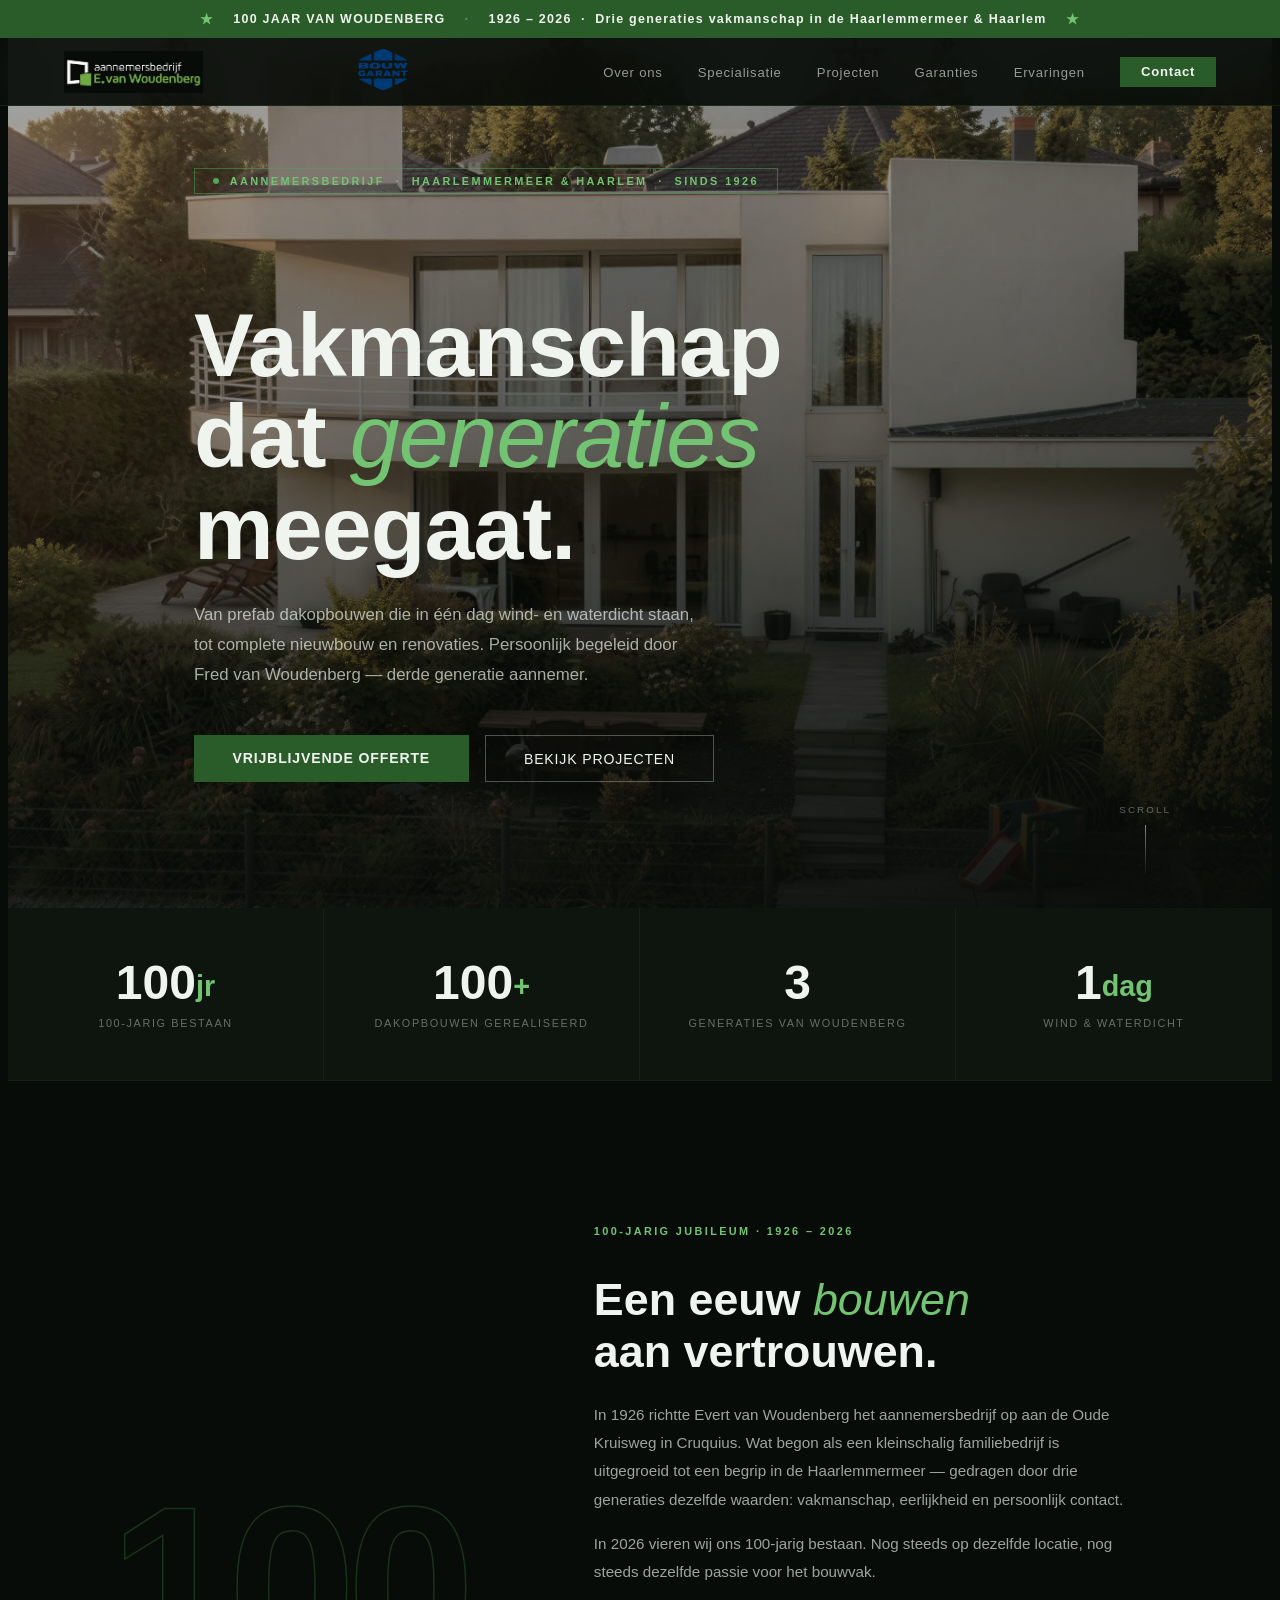
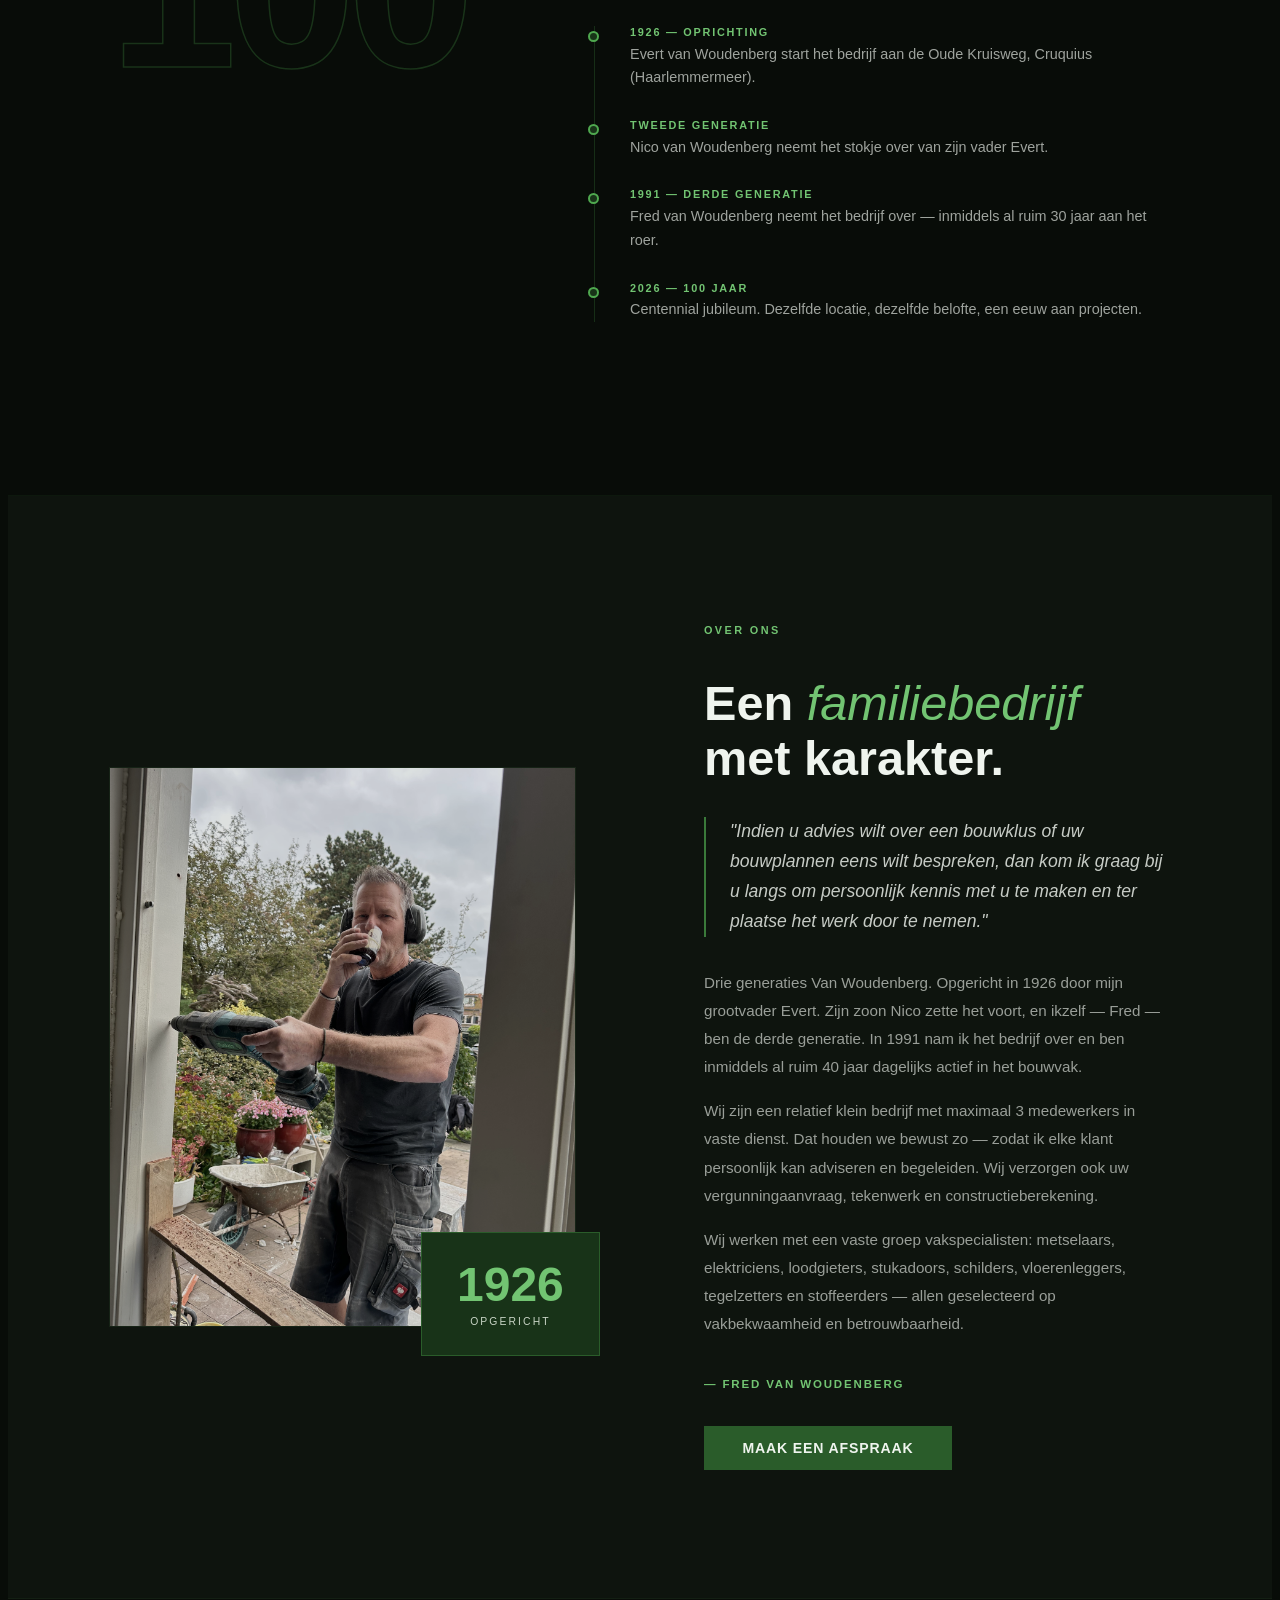
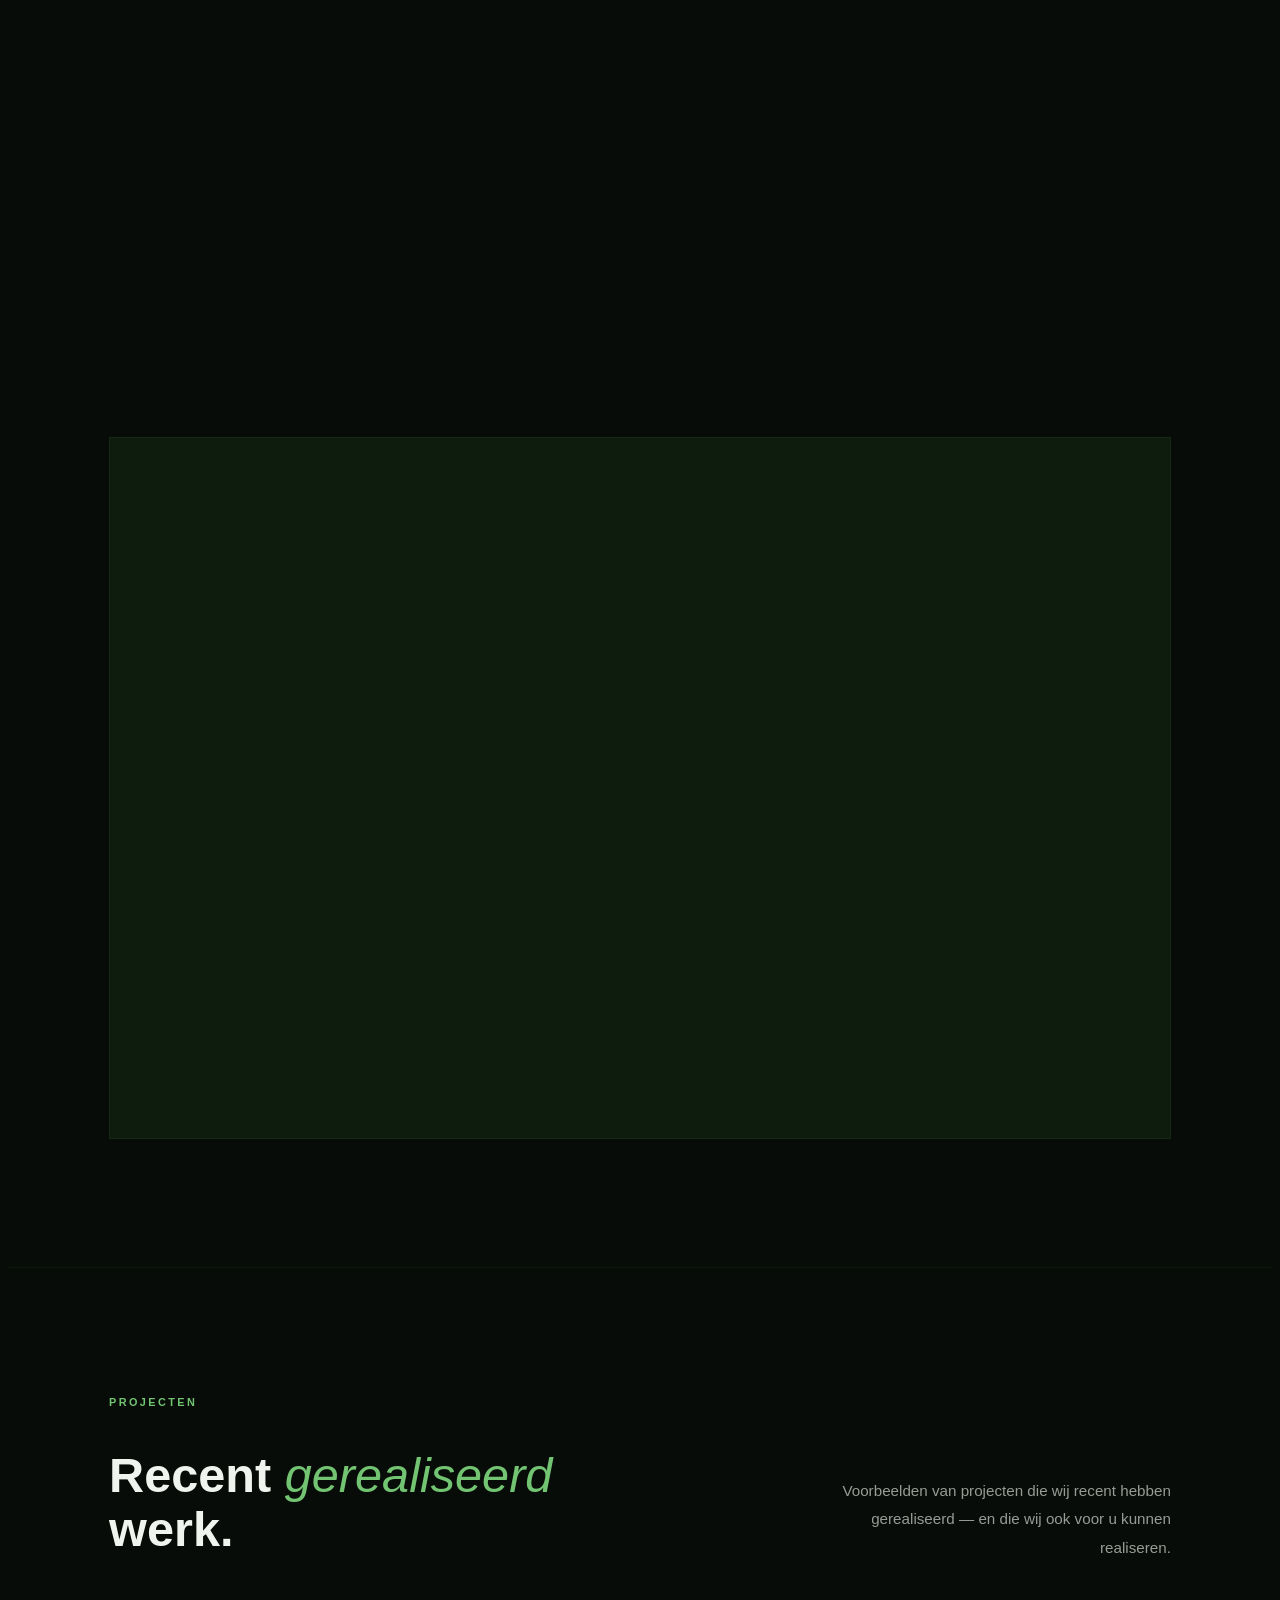
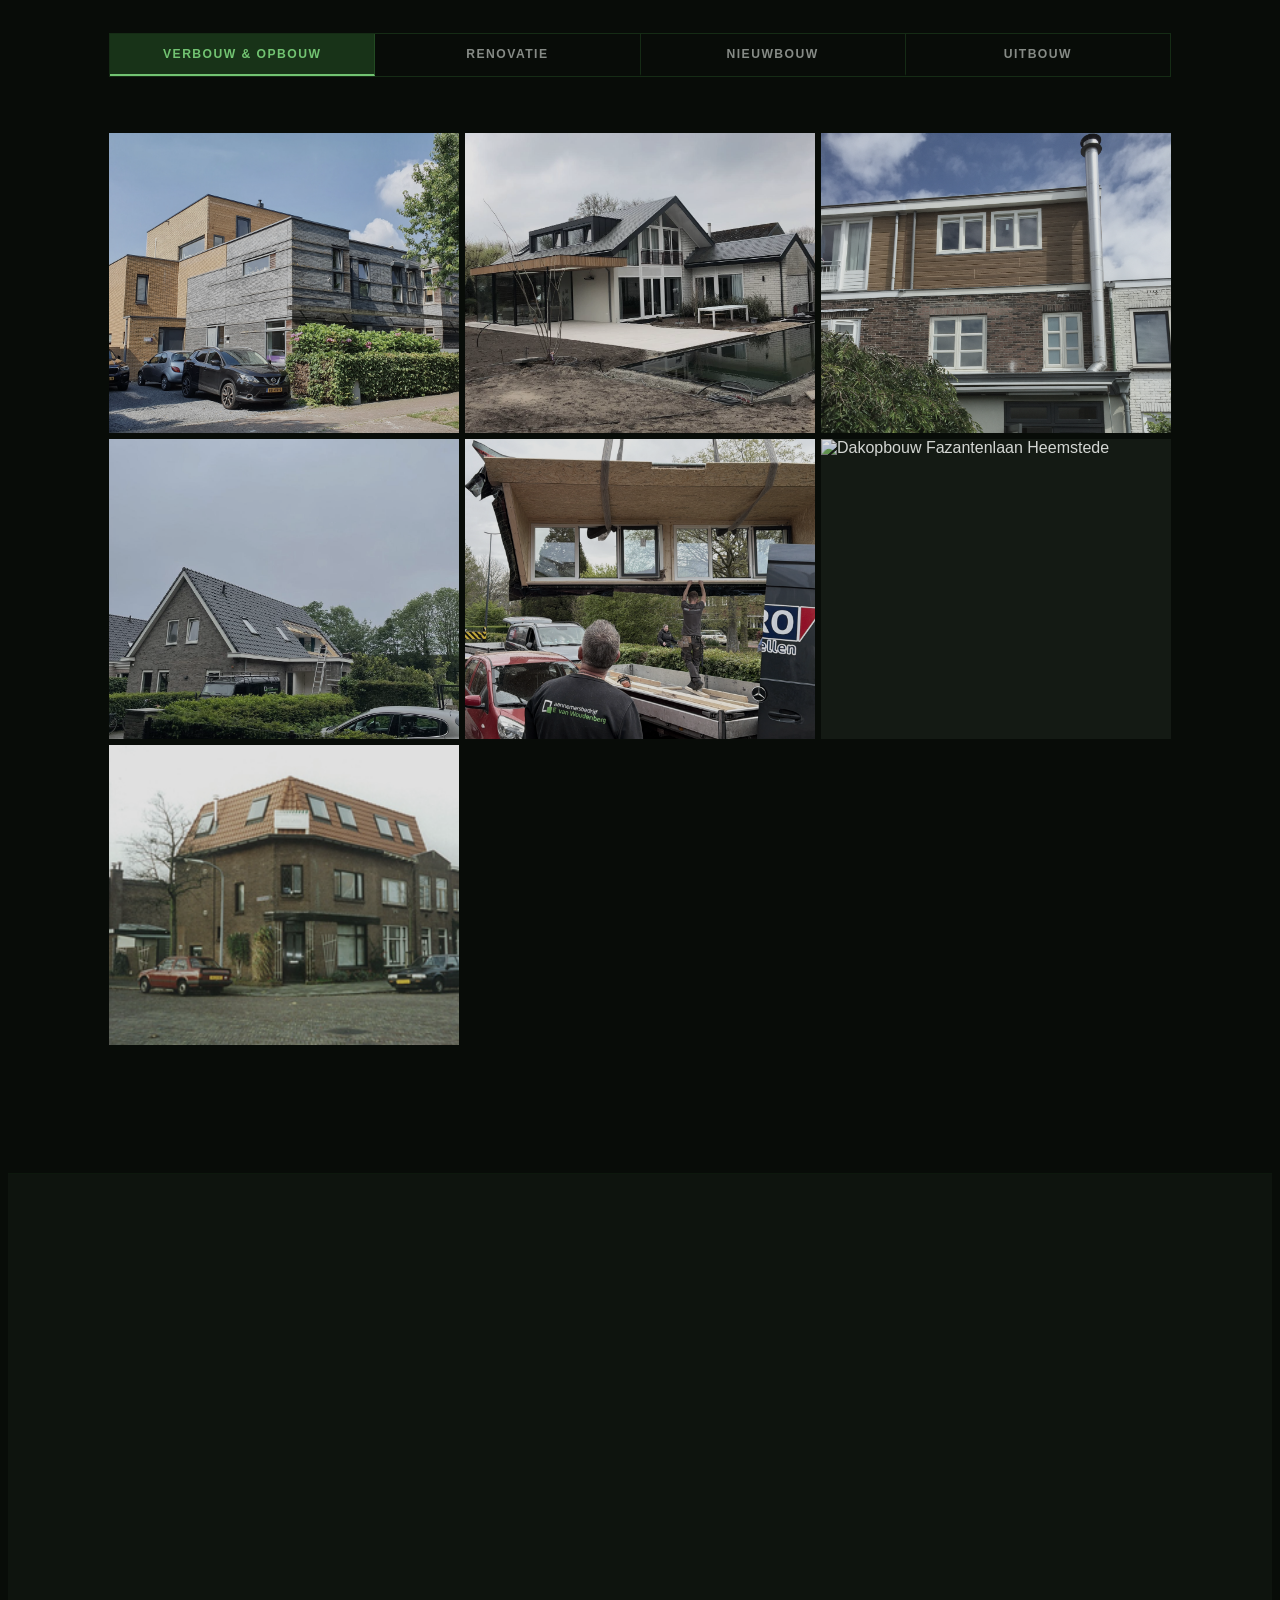
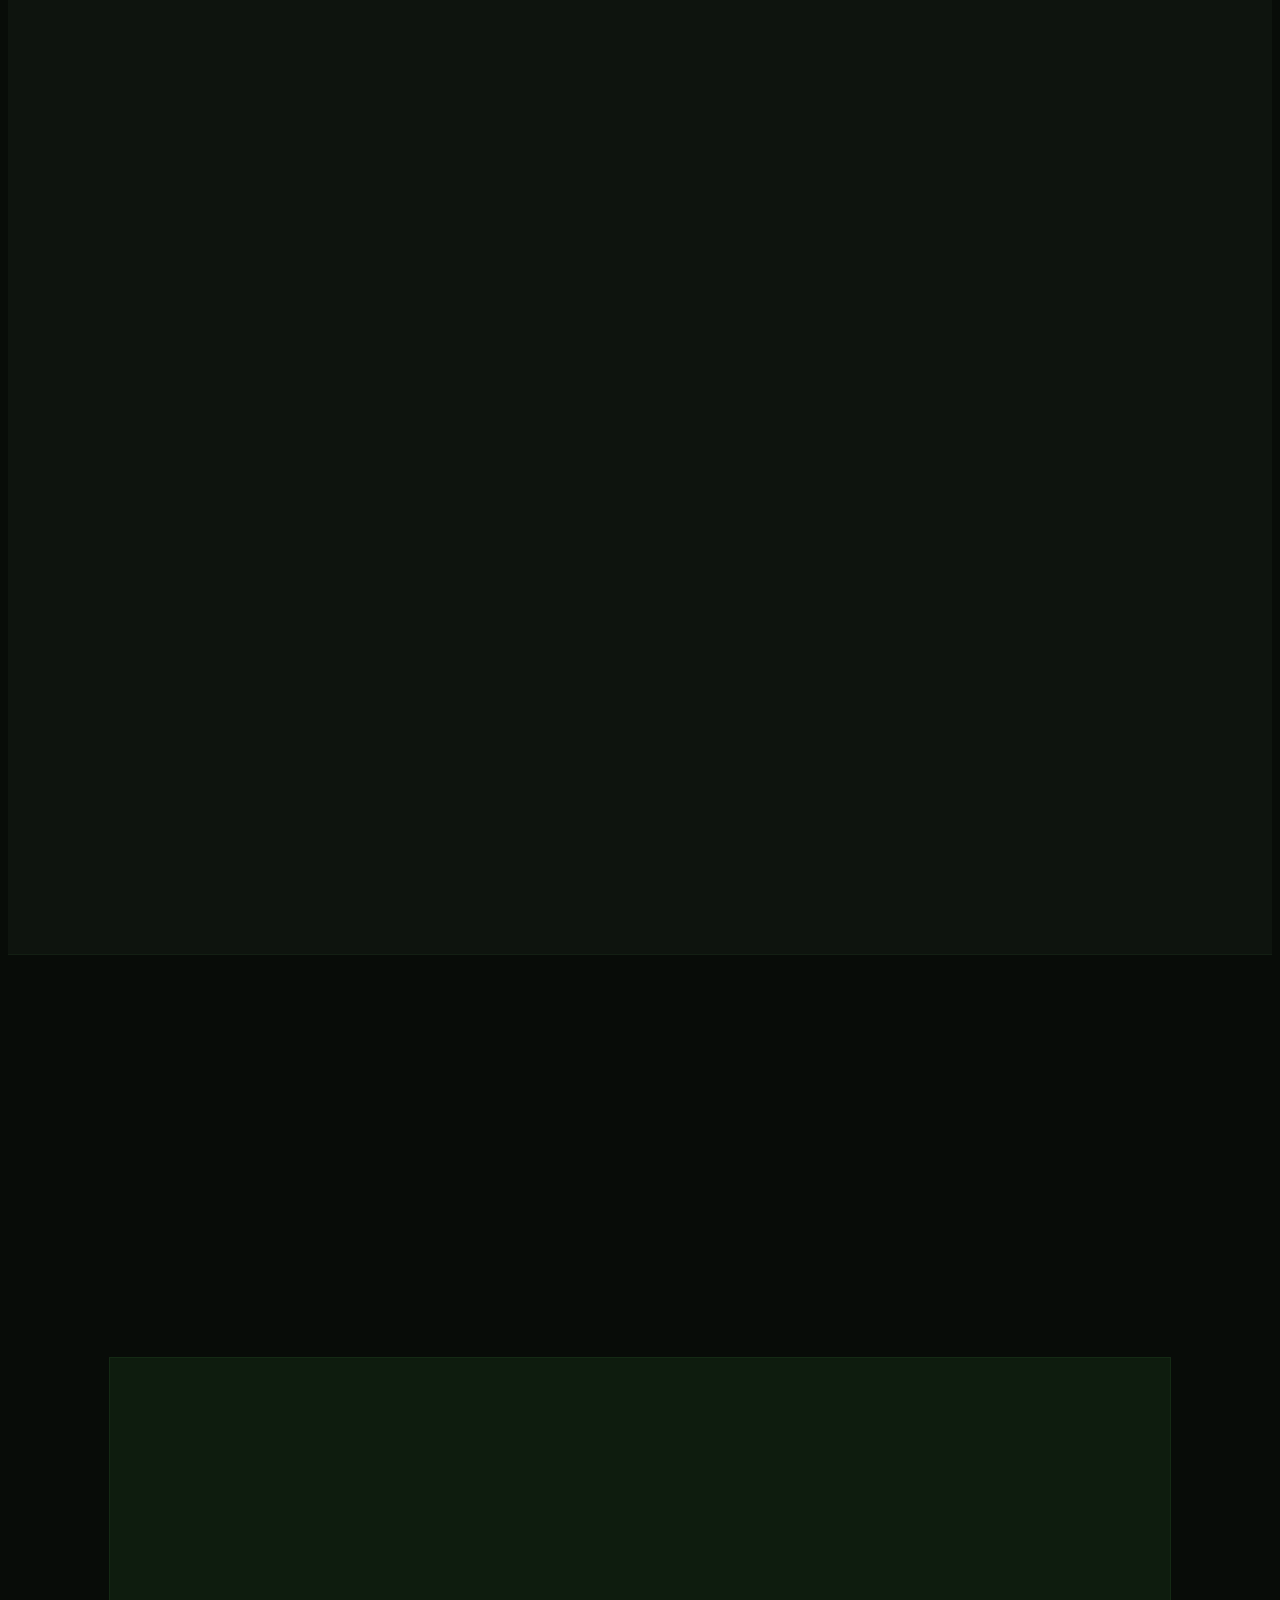
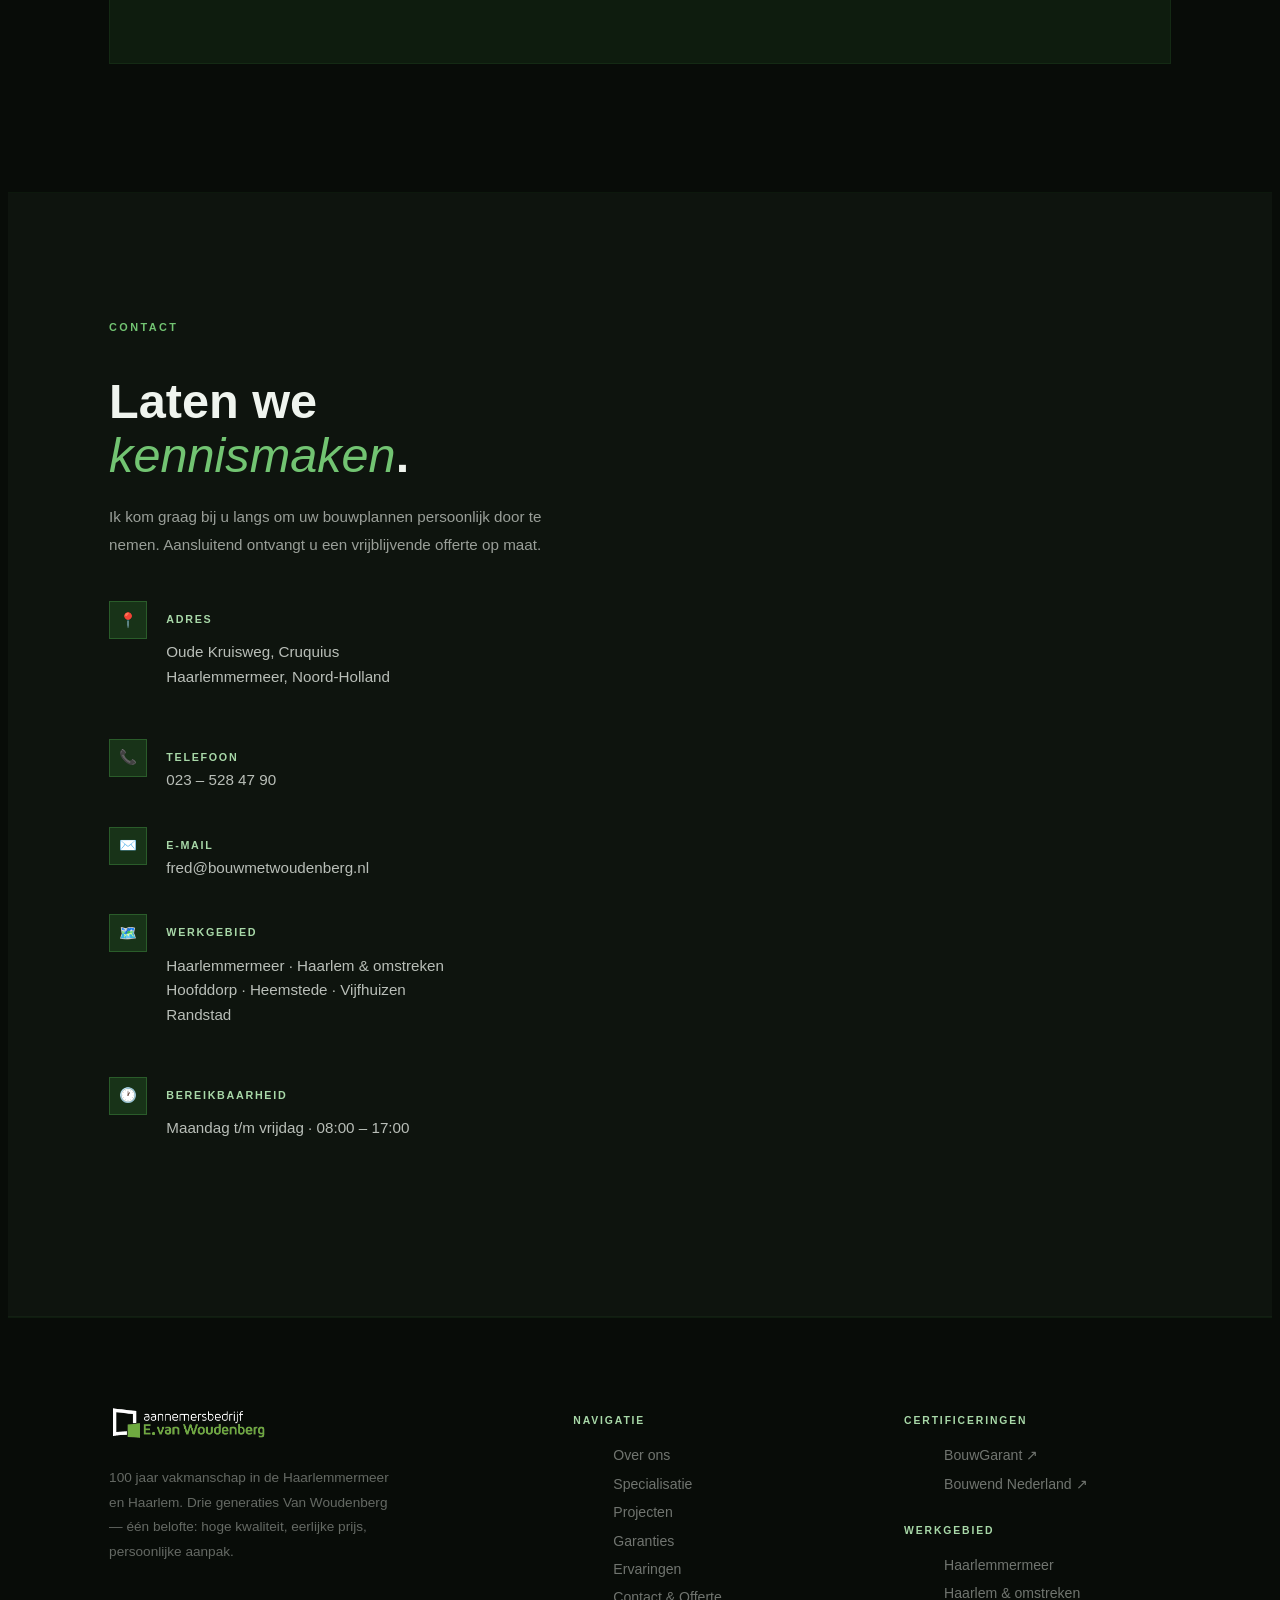
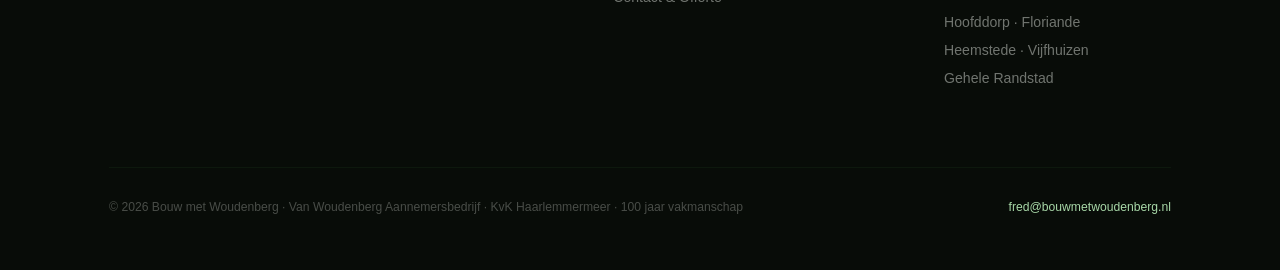
==== index.html @ f6d006e2 "aanpassingen 10:55" ====
﻿

<!DOCTYPE html>
<html lang="nl">
<head>
<meta charset="UTF-8">
<meta name="viewport" content="width=device-width, initial-scale=1.0">
<title>Bouw met Woudenberg — 100 jaar vakmanschap</title>
<link rel="stylesheet" href="style.css">
</head>
<body>

<header>

<!-- ─── JUBILEUM BANNER ─── -->
<div class="jubileum-banner">
  <span class="jub-star">★</span>
  <strong>100 JAAR VAN WOUDENBERG</strong>
  <span class="jub-sep">·</span>
  <span>1926 – 2026 &nbsp;·&nbsp; Drie generaties vakmanschap in de Haarlemmermeer &amp; Haarlem</span>
  <span class="jub-star">★</span>
</div>

<!-- ─── NAV ─── -->
<nav id="main-nav">
  <a href="#home" class="nav-logo">
    <img src="[data-uri]" alt="Aannemersbedrijf E. van Woudenberg" style="height:42px;width:auto;display:block;">
  </a>
  <a href="http://www.bouwgarant.nl" target="_blank" rel="noopener" class="nav-bouw-garant">
    <svg xmlns="http://www.w3.org/2000/svg" xmlns:xlink="http://www.w3.org/1999/xlink" width="50px" height="41px" viewBox="0 0 100 82" version="1.1">
    <title>BouwGarant_Logo_RGB</title>
    <g id="Ontwerp" stroke="none" stroke-width="1" fill="none" fill-rule="evenodd">
        <g id="10-01_Home" transform="translate(-76, -99)">
            <g id="Group" transform="translate(0, 69)">
                <image id="BouwGarant_Logo_RGB" x="76" y="30" width="100" height="82" xlink:href="[data-uri]"/>
            </g>
        </g>
    </g>
</svg>
  </a>
  <div>
    <input type="checkbox" class="hamburgeMenuBtn" id="hamburgeMenuBtn">
    <label for="hamburgeMenuBtn" class="Wrapper">
      <span class="hamburgerLineBox">
        <span class="hamburgerLine"></span>
        <span class="hamburgerLine"></span>
        <span class="hamburgerLine"></span>
      </span>
    </label>
    <ul>
      <li><a href="#over-ons">Over ons</a></li>
      <li><a href="#specialisatie">Specialisatie</a></li>
      <li><a href="#projecten">Projecten</a></li>
      <li><a href="#garanties">Garanties</a></li>
      <li><a href="#ervaringen">Ervaringen</a></li>
      <li><a href="#contact" class="nav-cta">Contact</a></li>
    </ul>
  </div>
</nav>

</header>

<main>

<!-- ─── HERO ─── -->
<section id="home">
  <img id="hero-img" class="hero-img"
    src="[data-uri]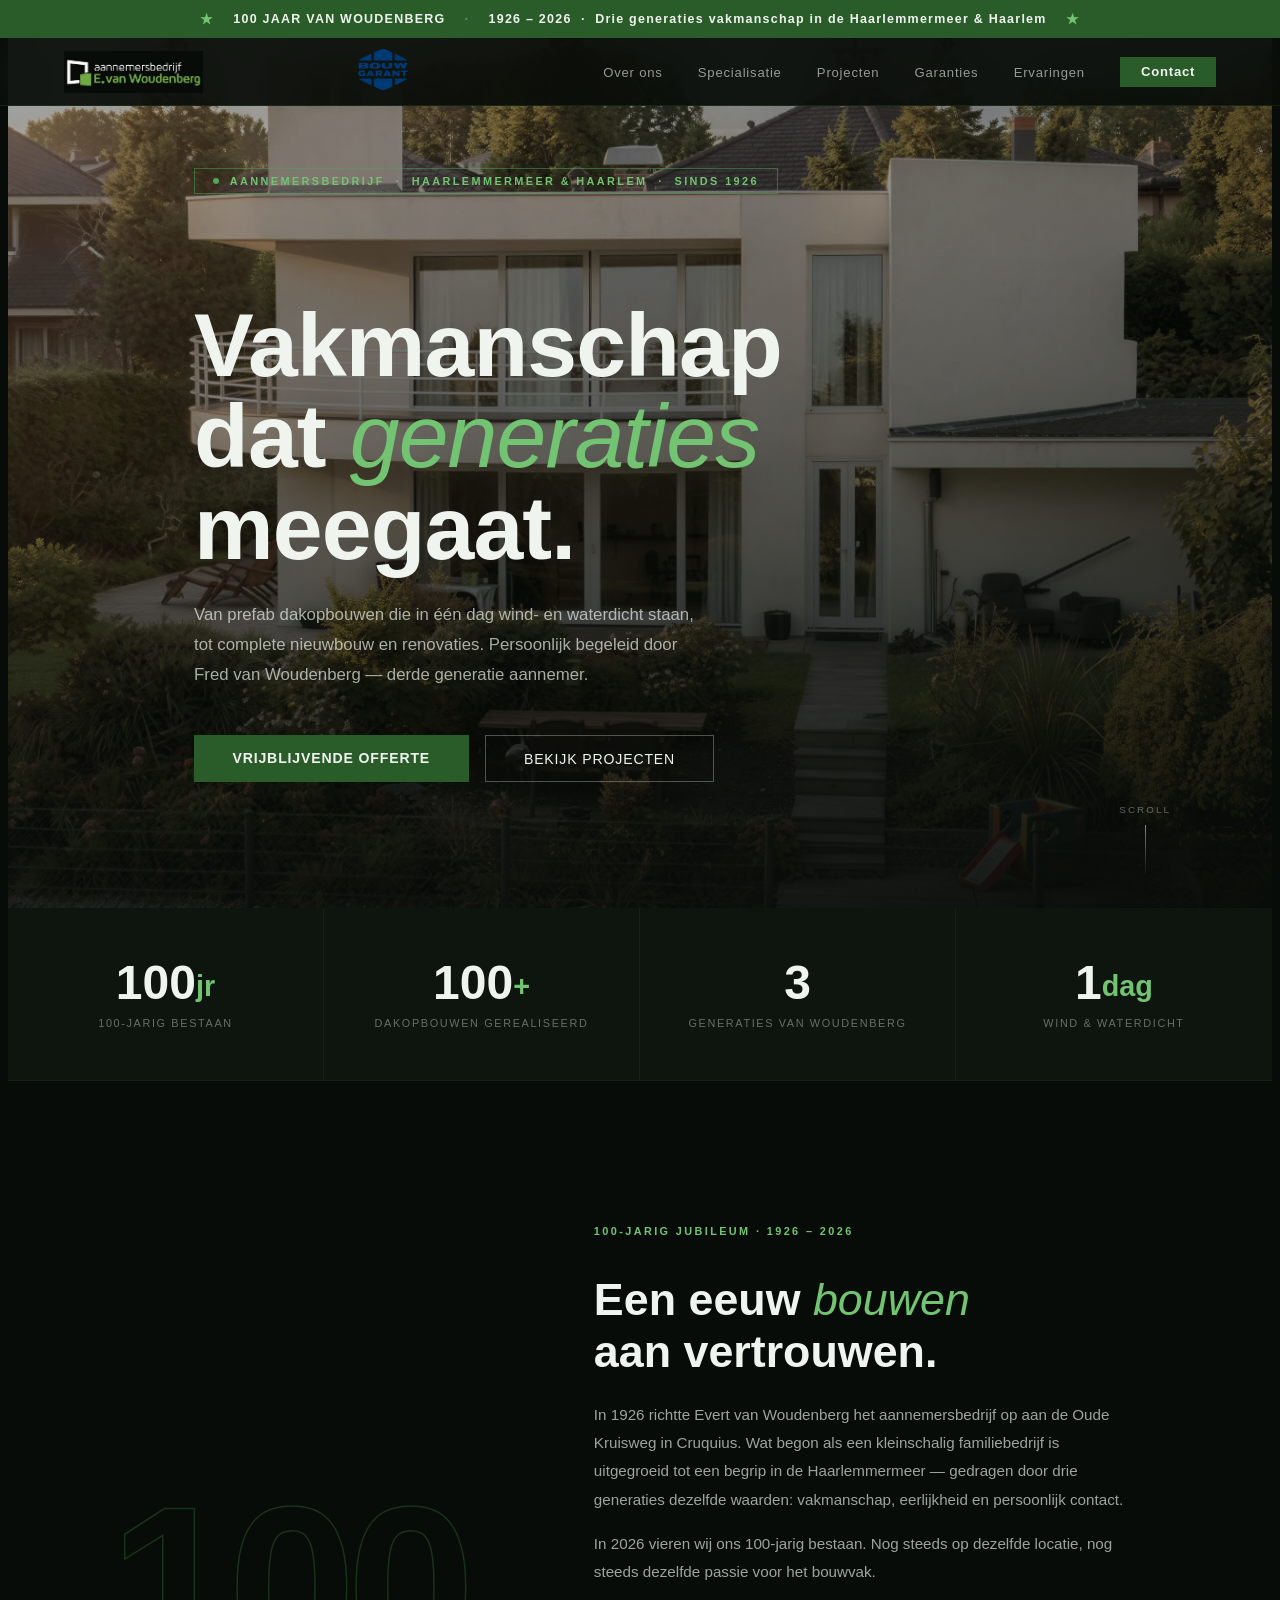
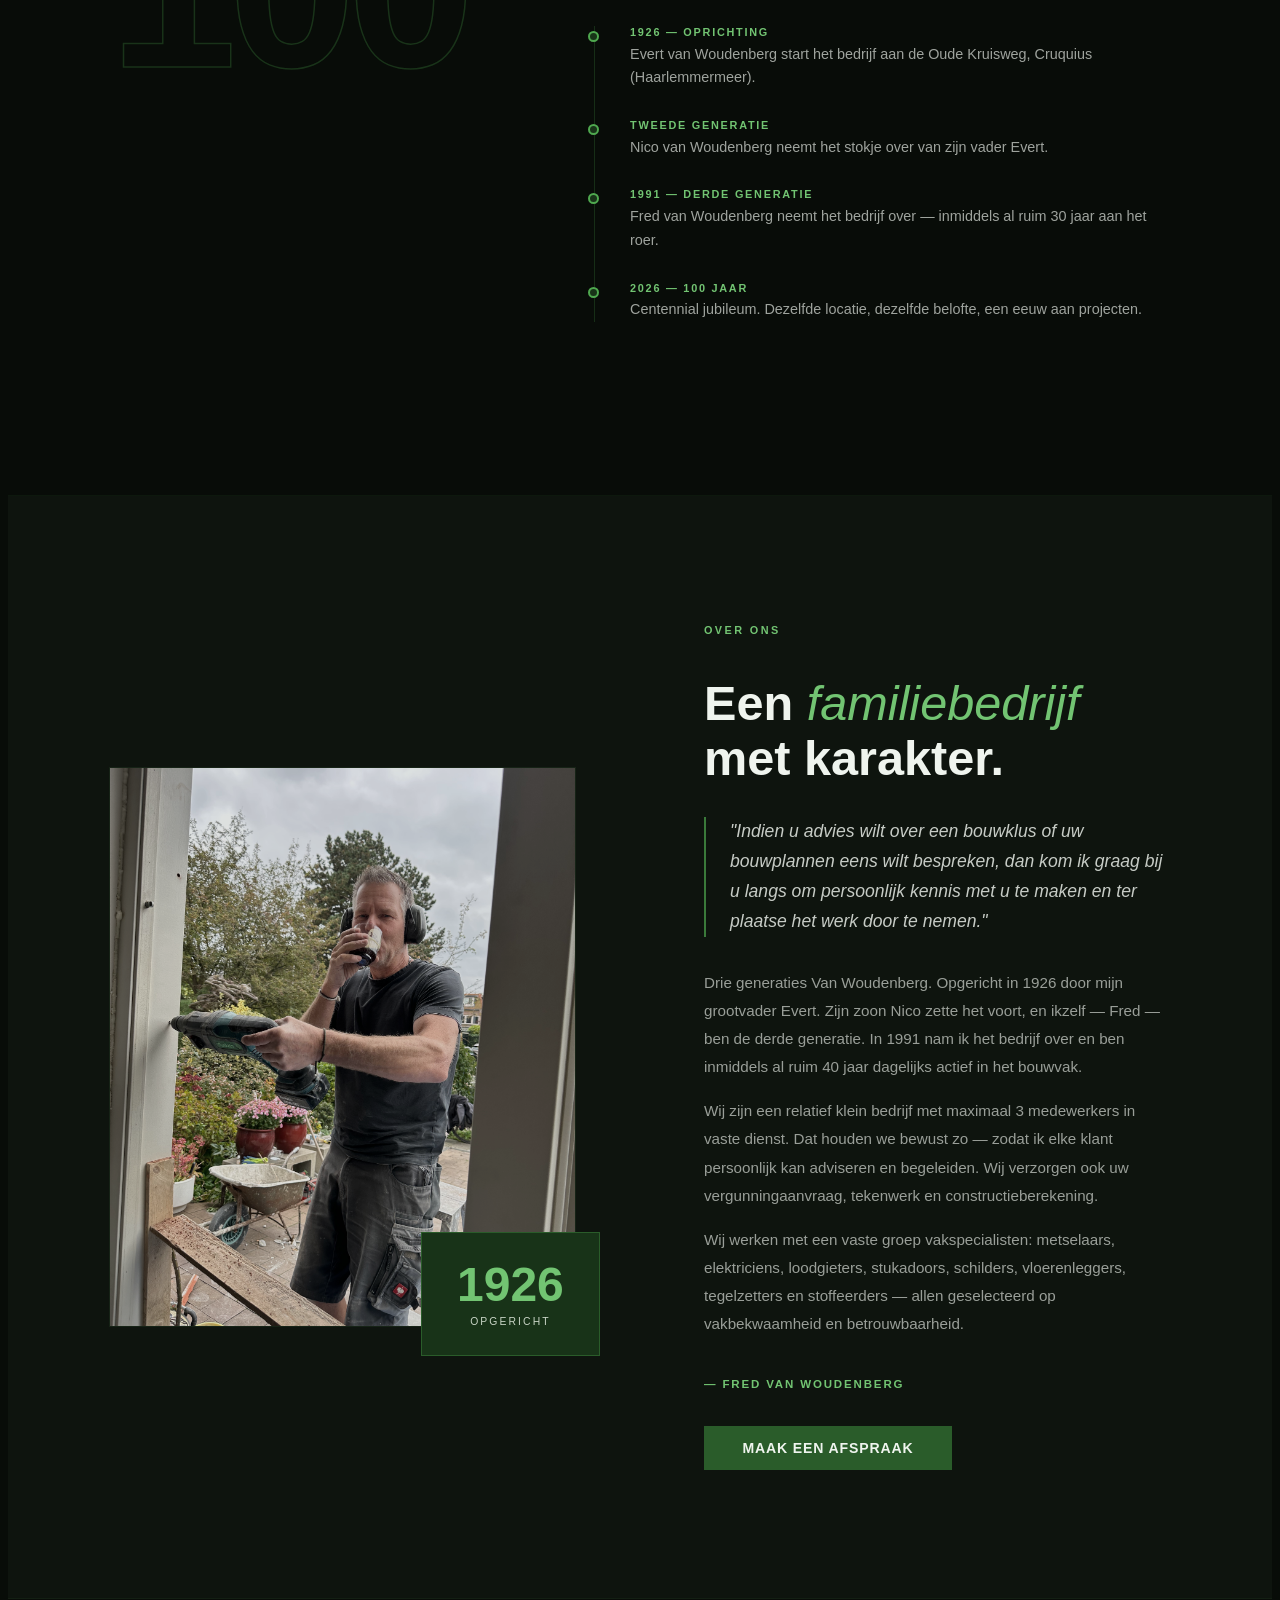
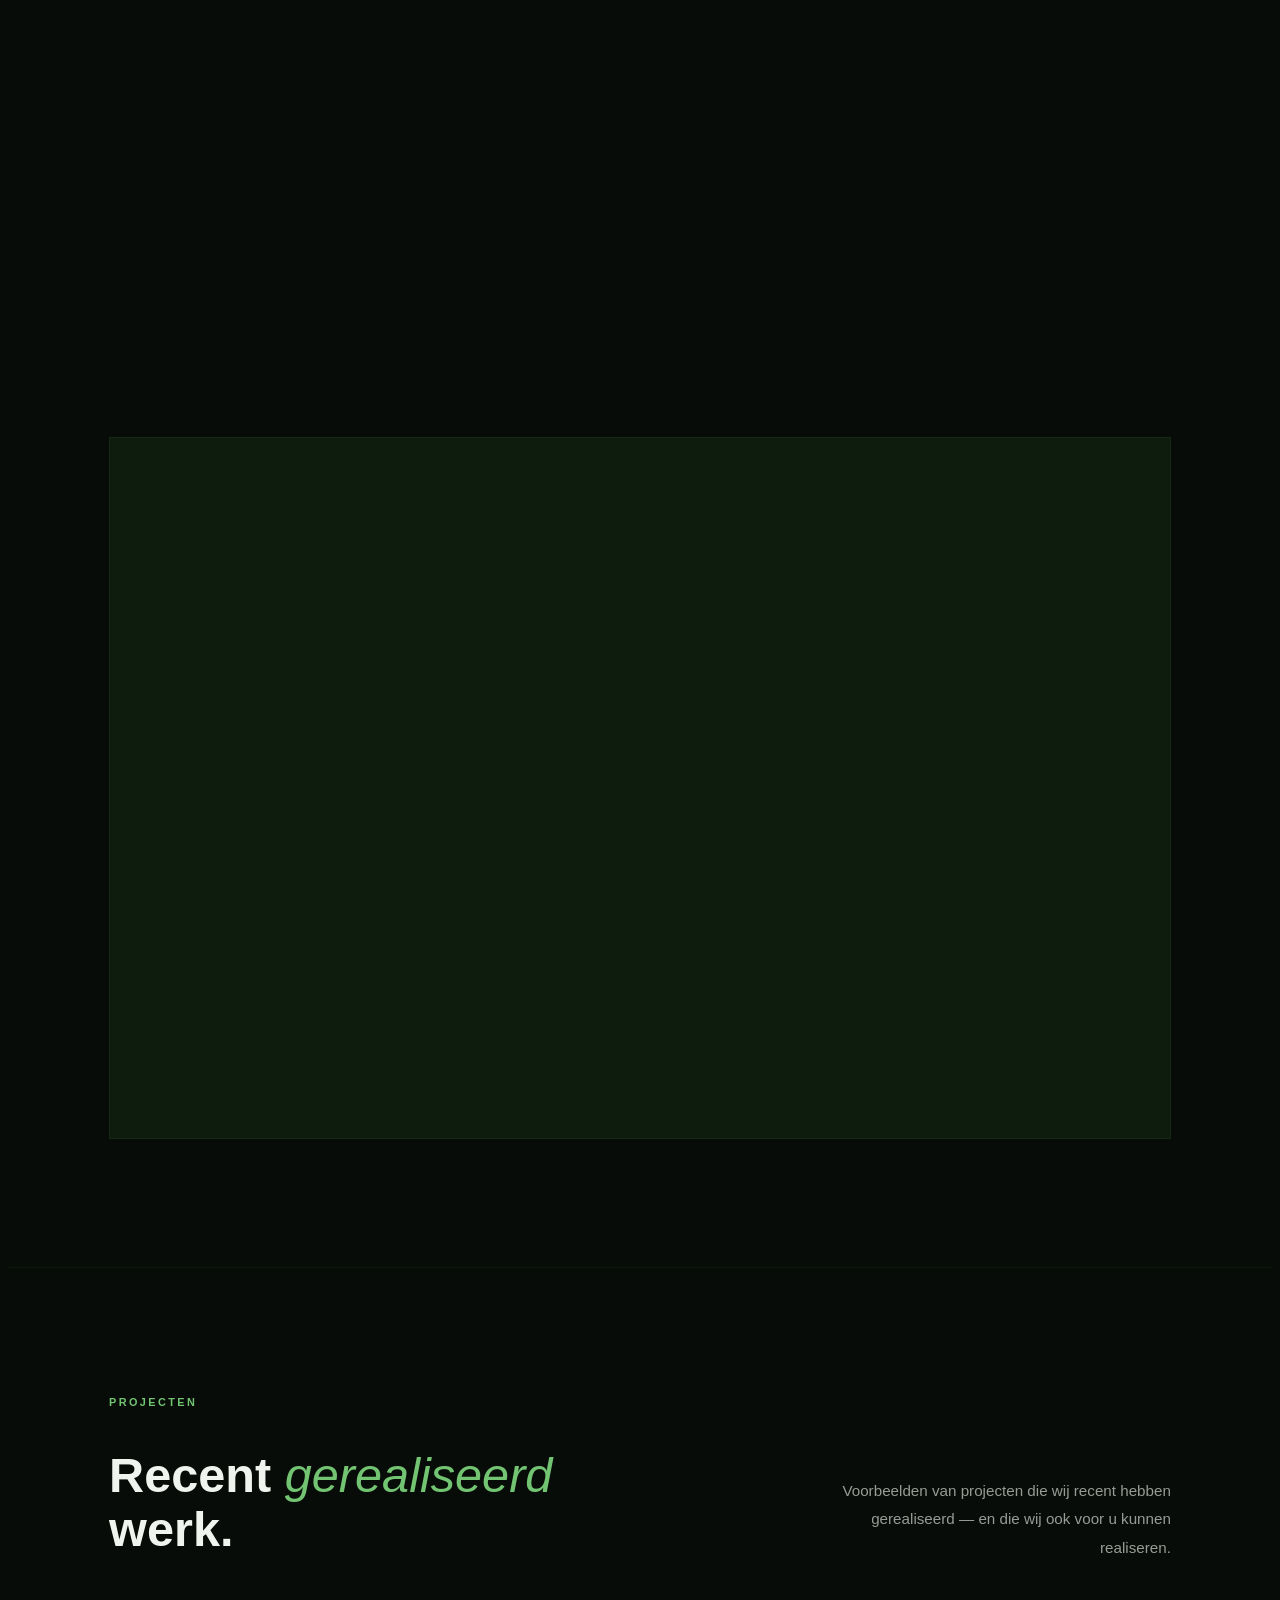
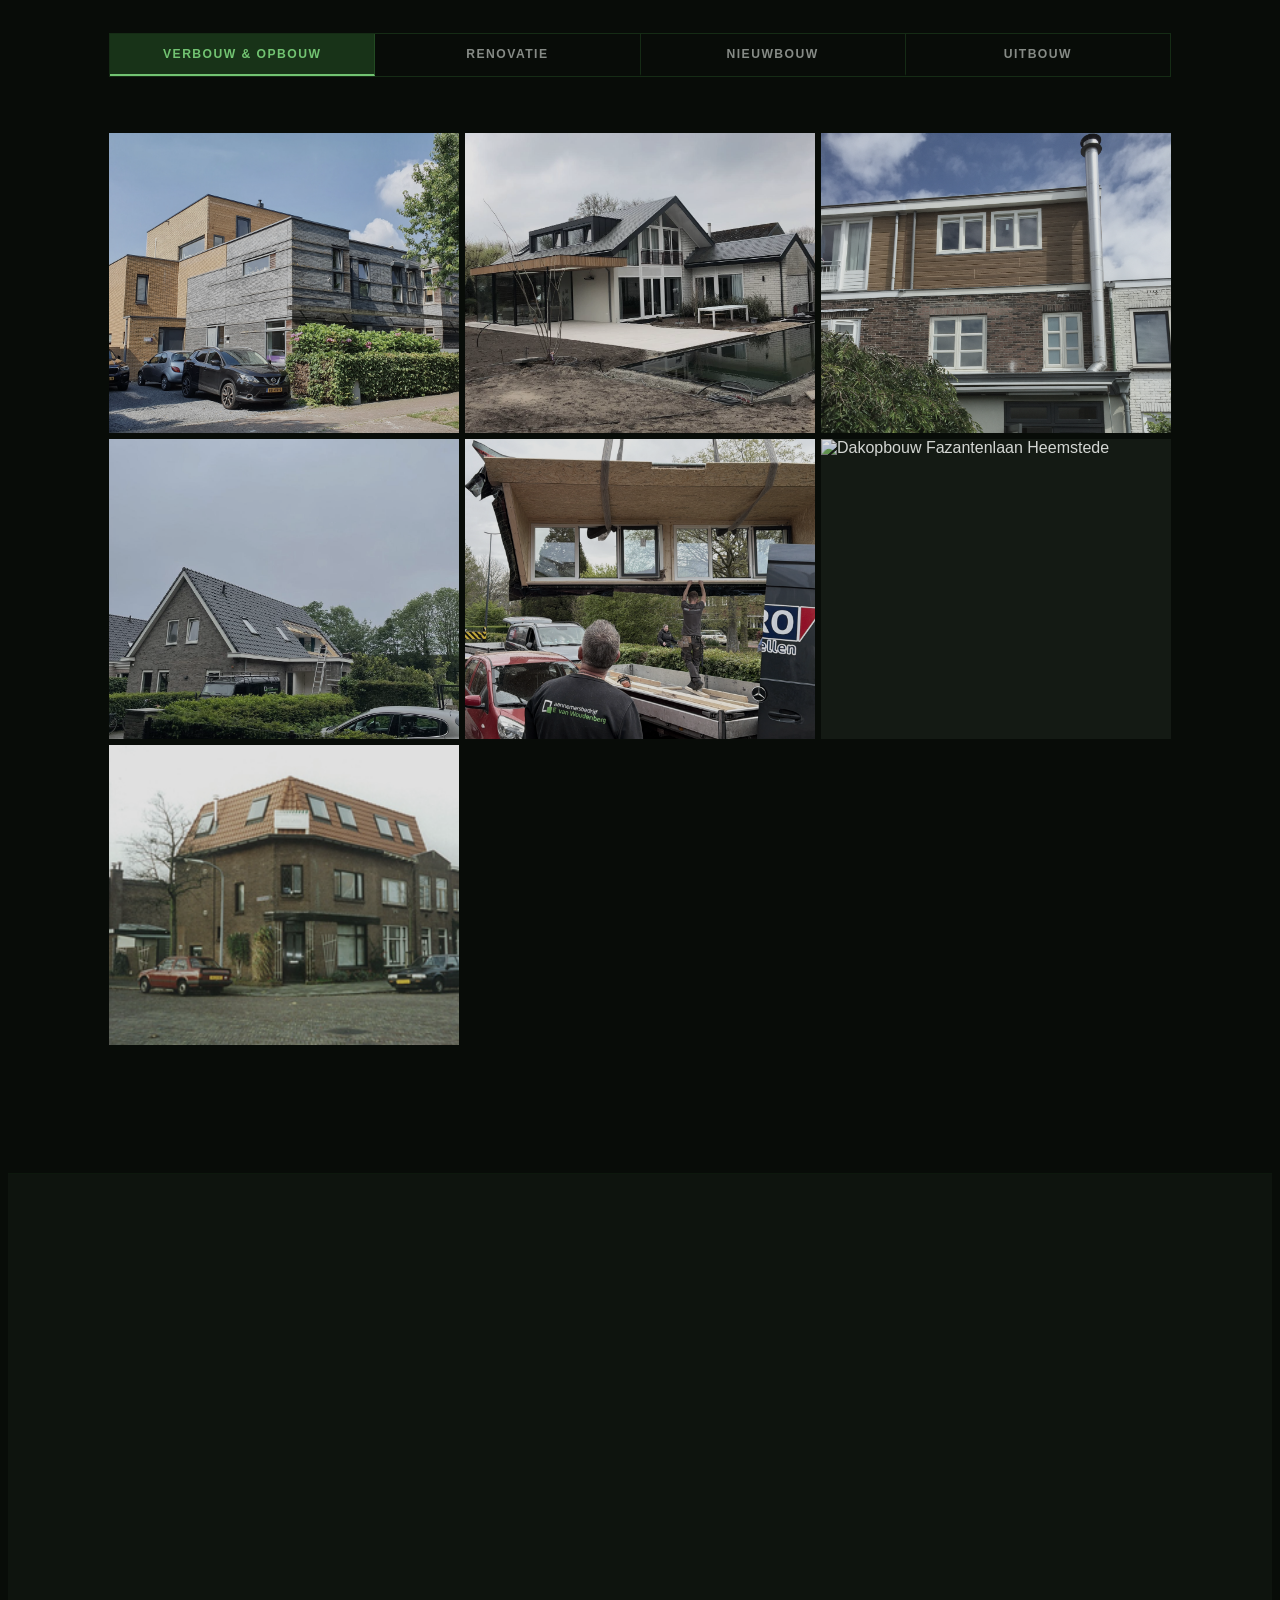
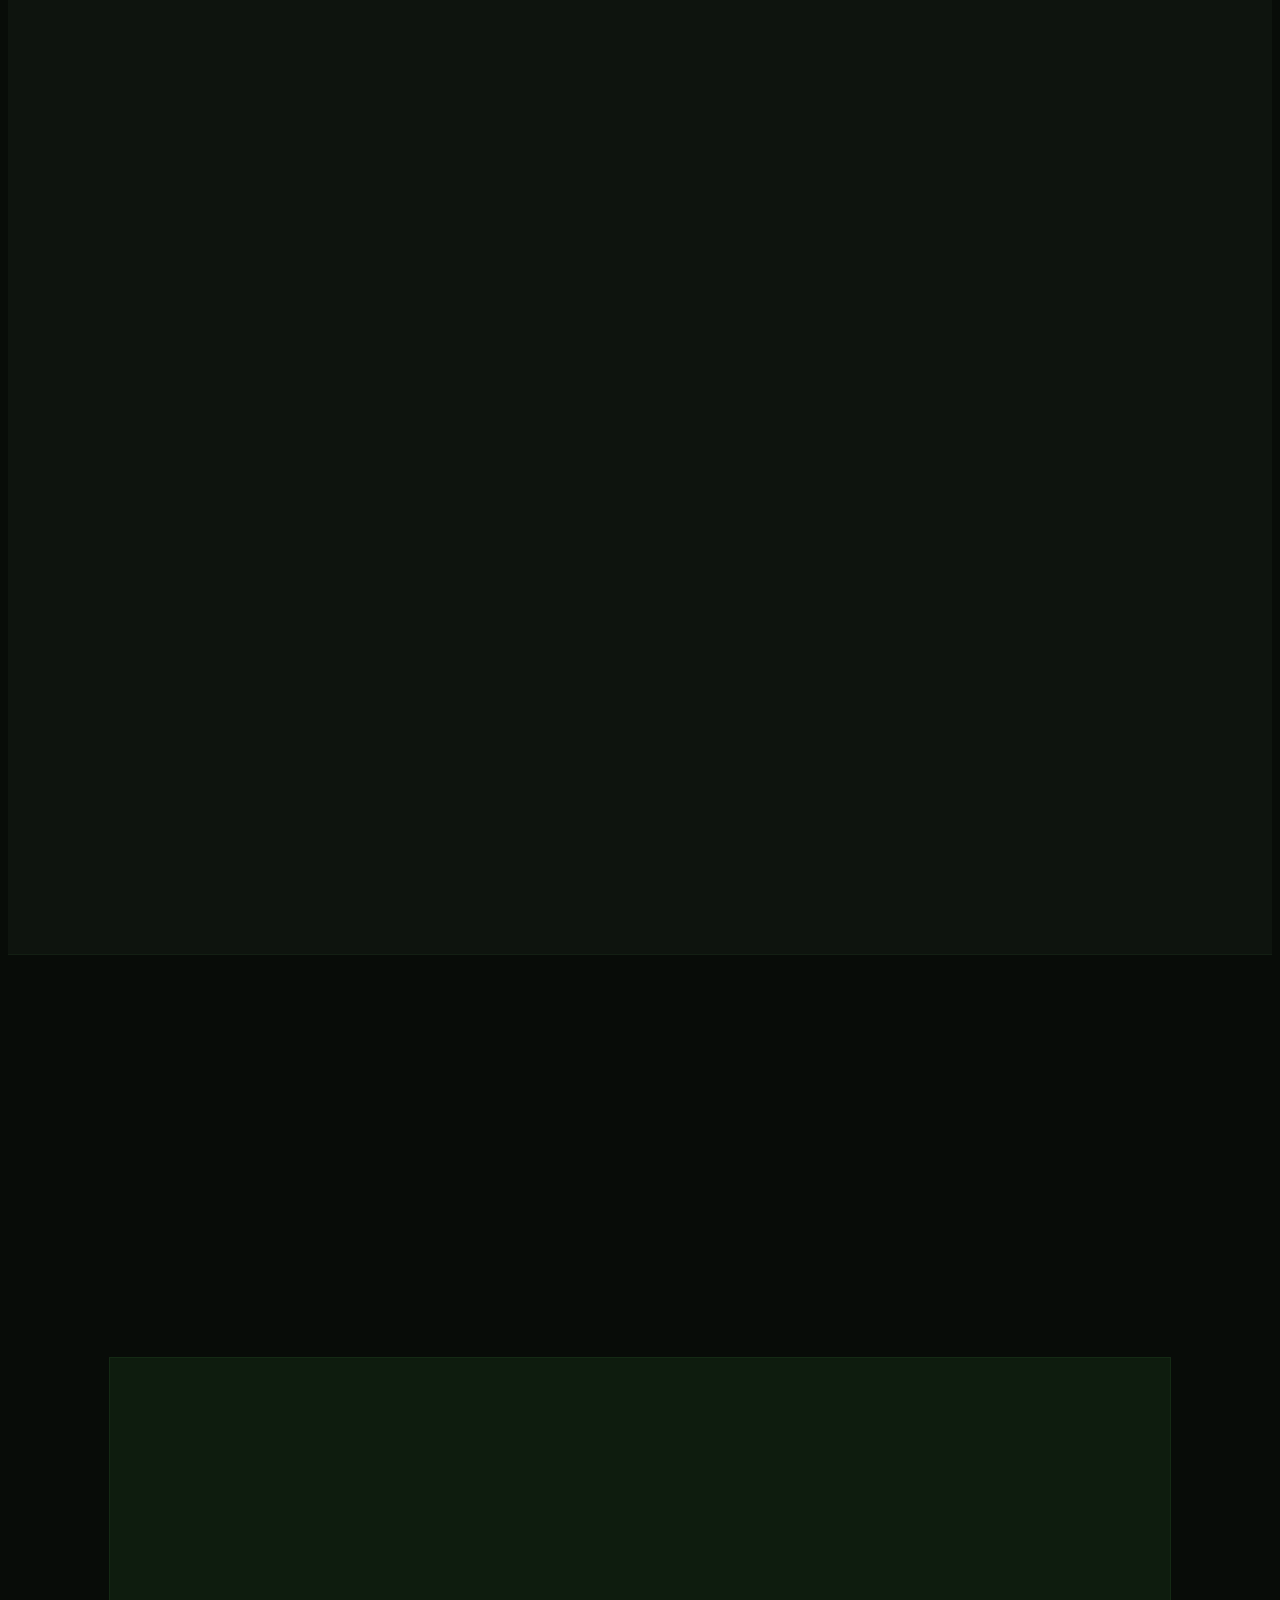
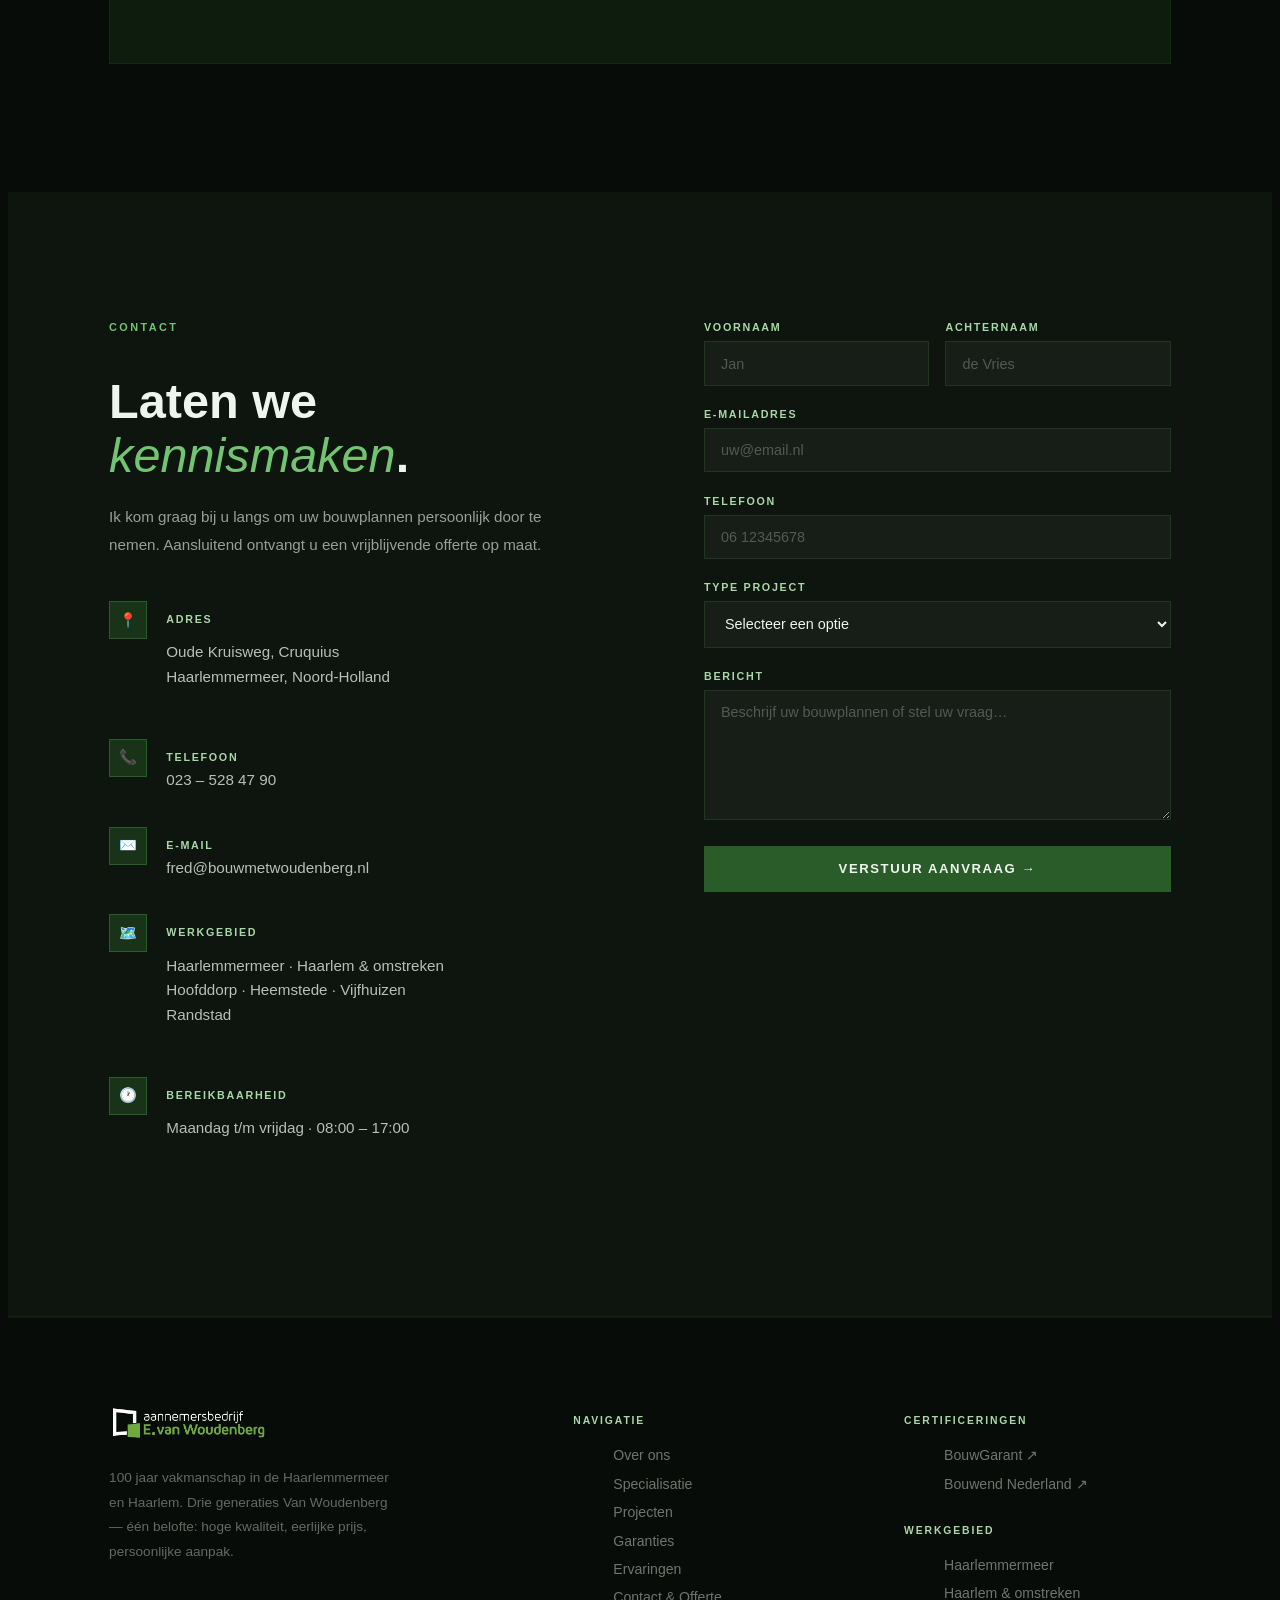
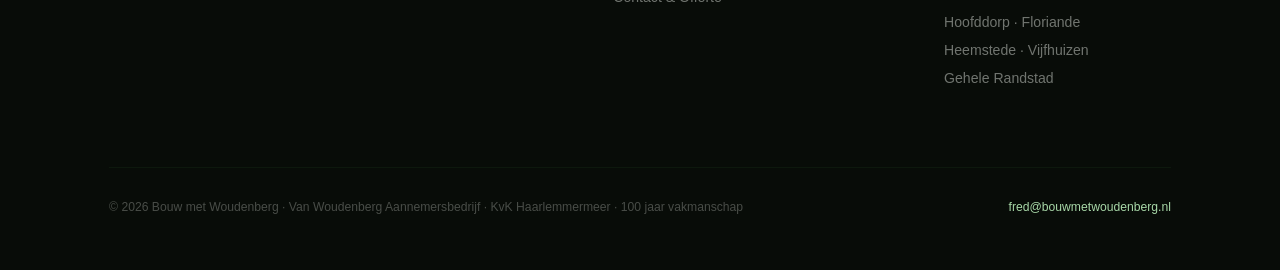
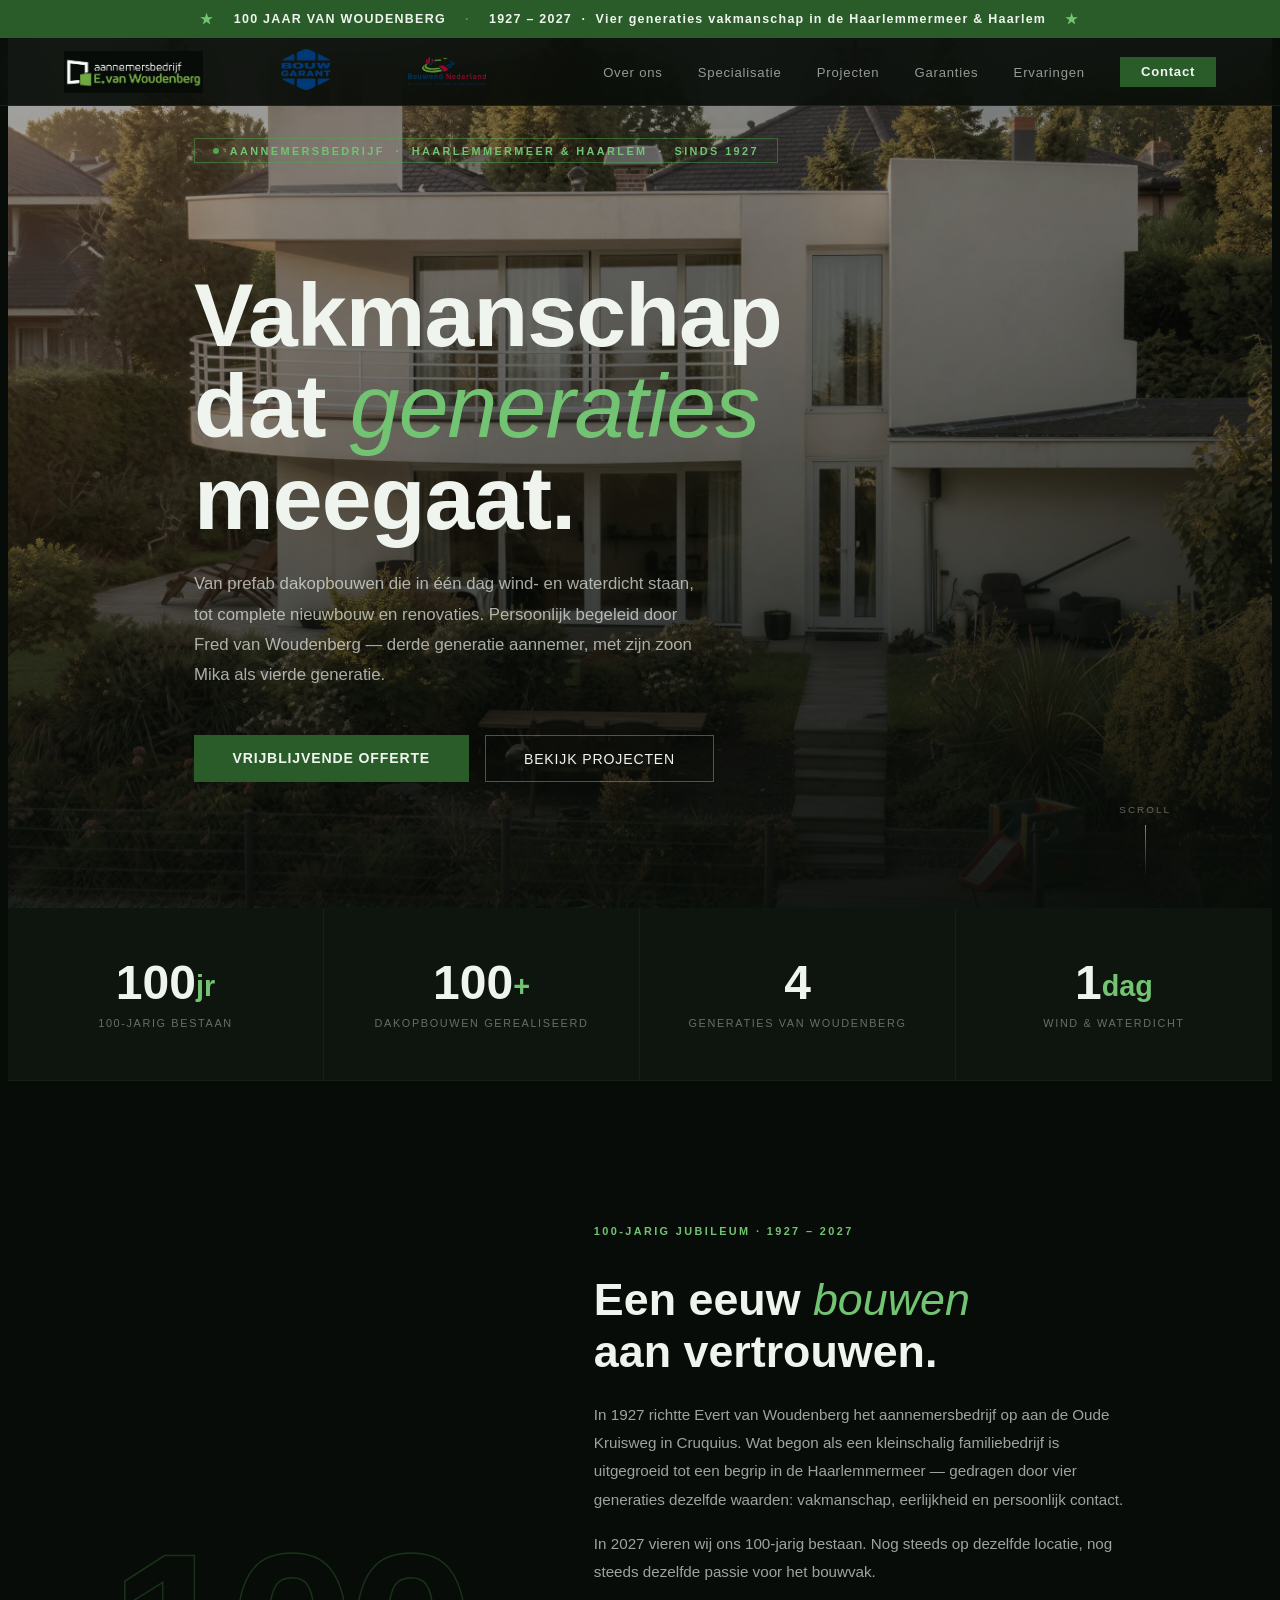
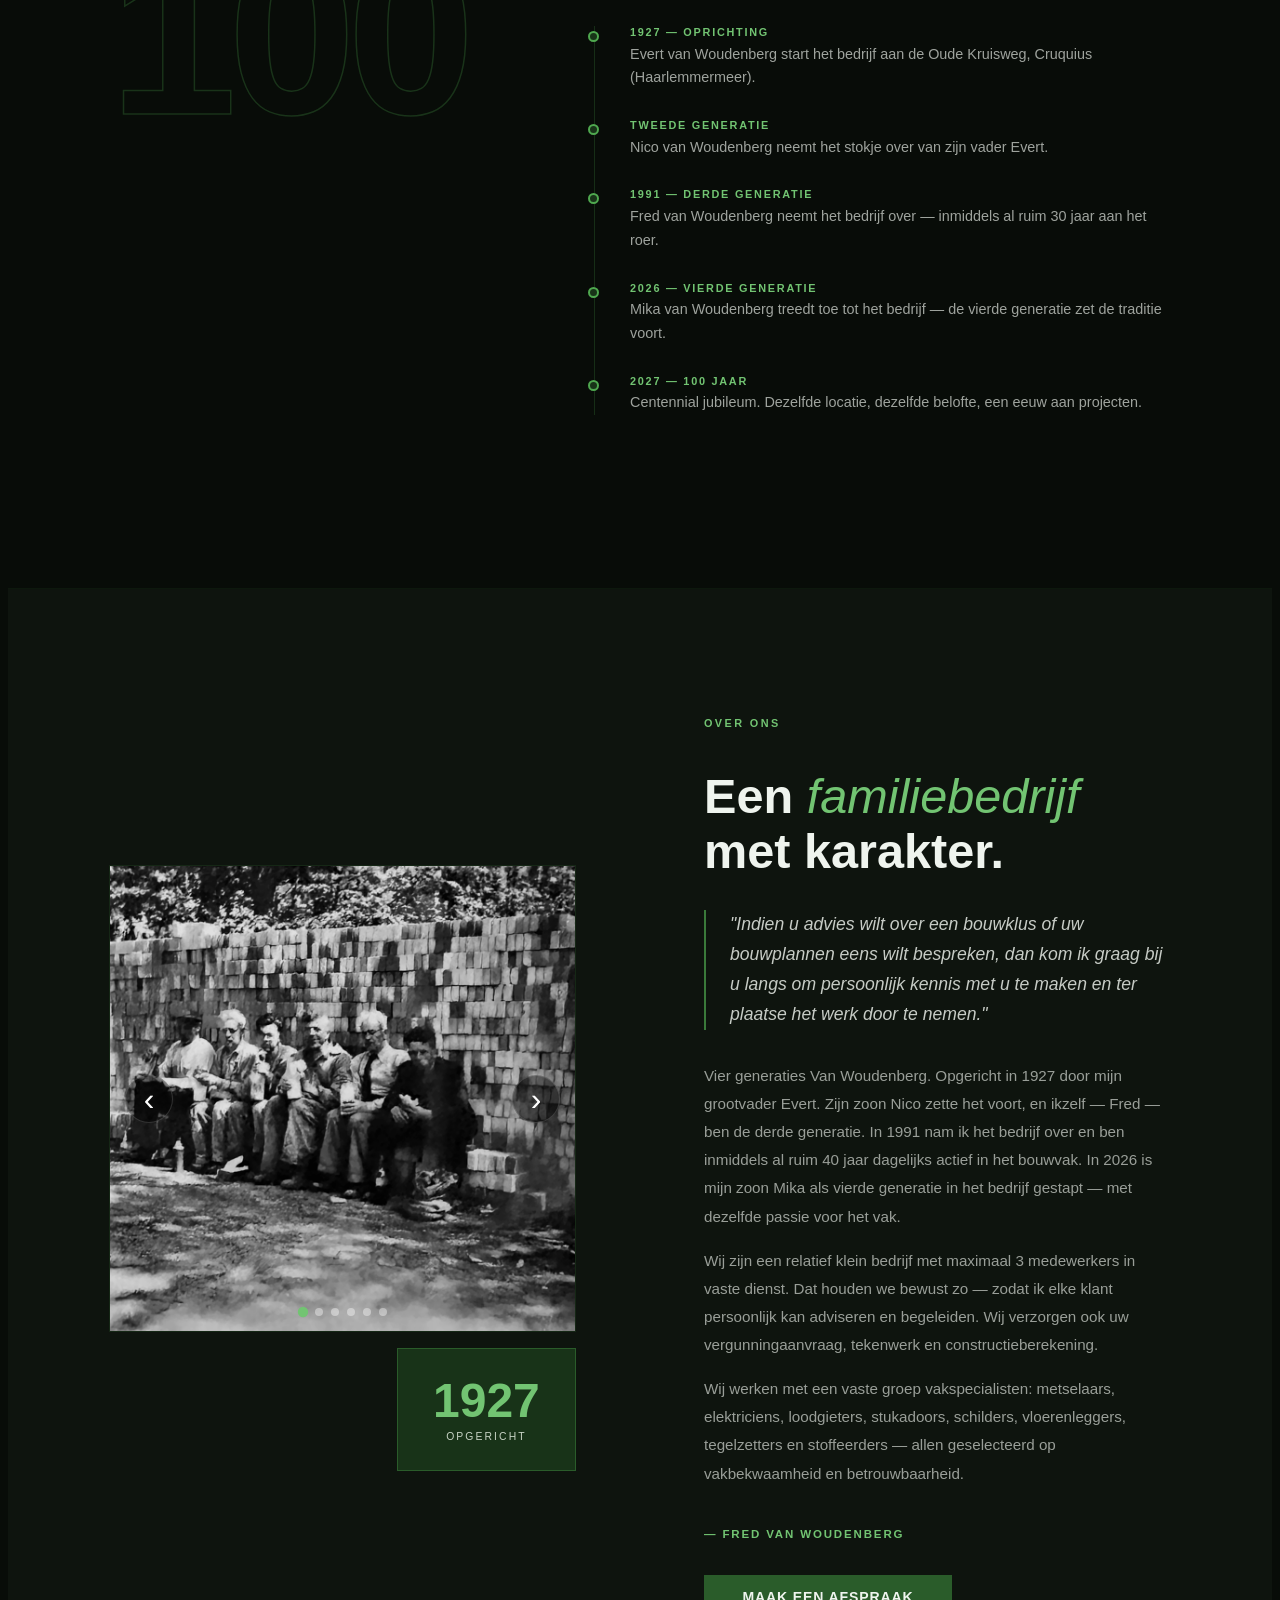
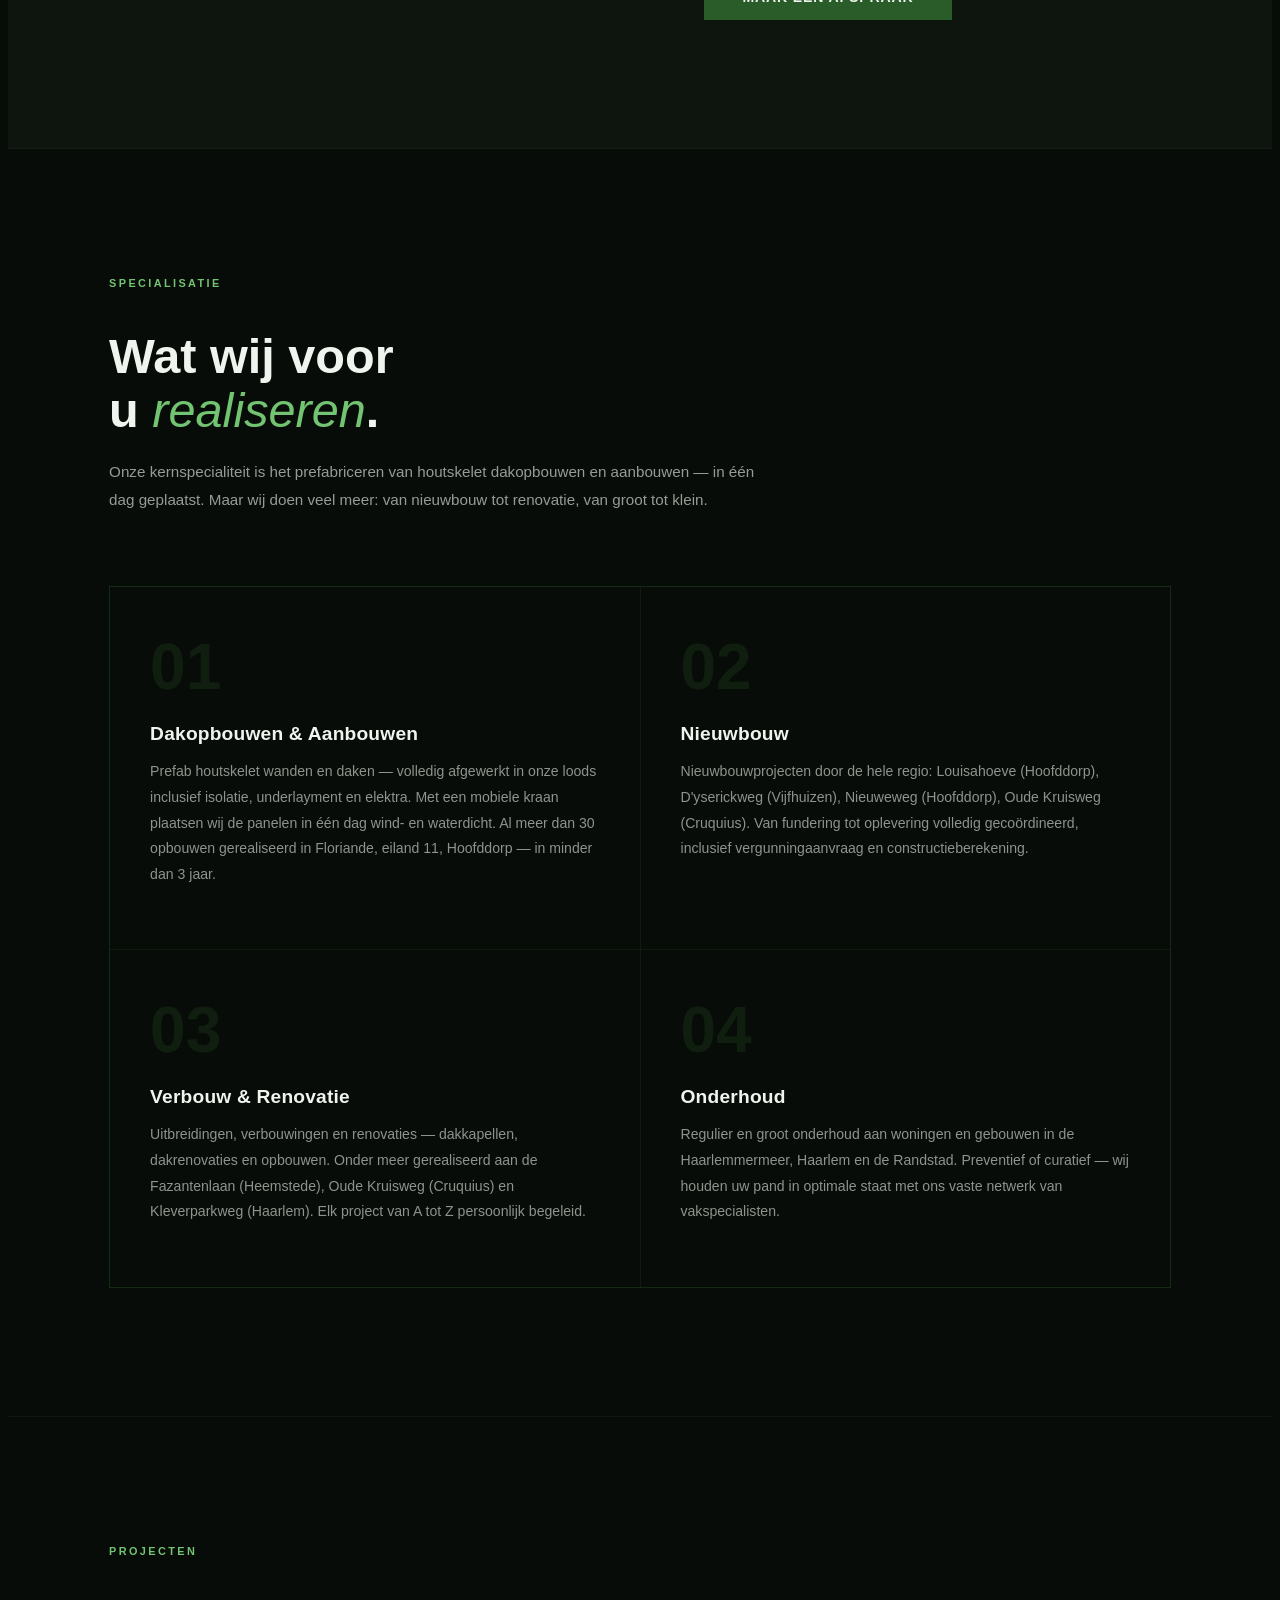
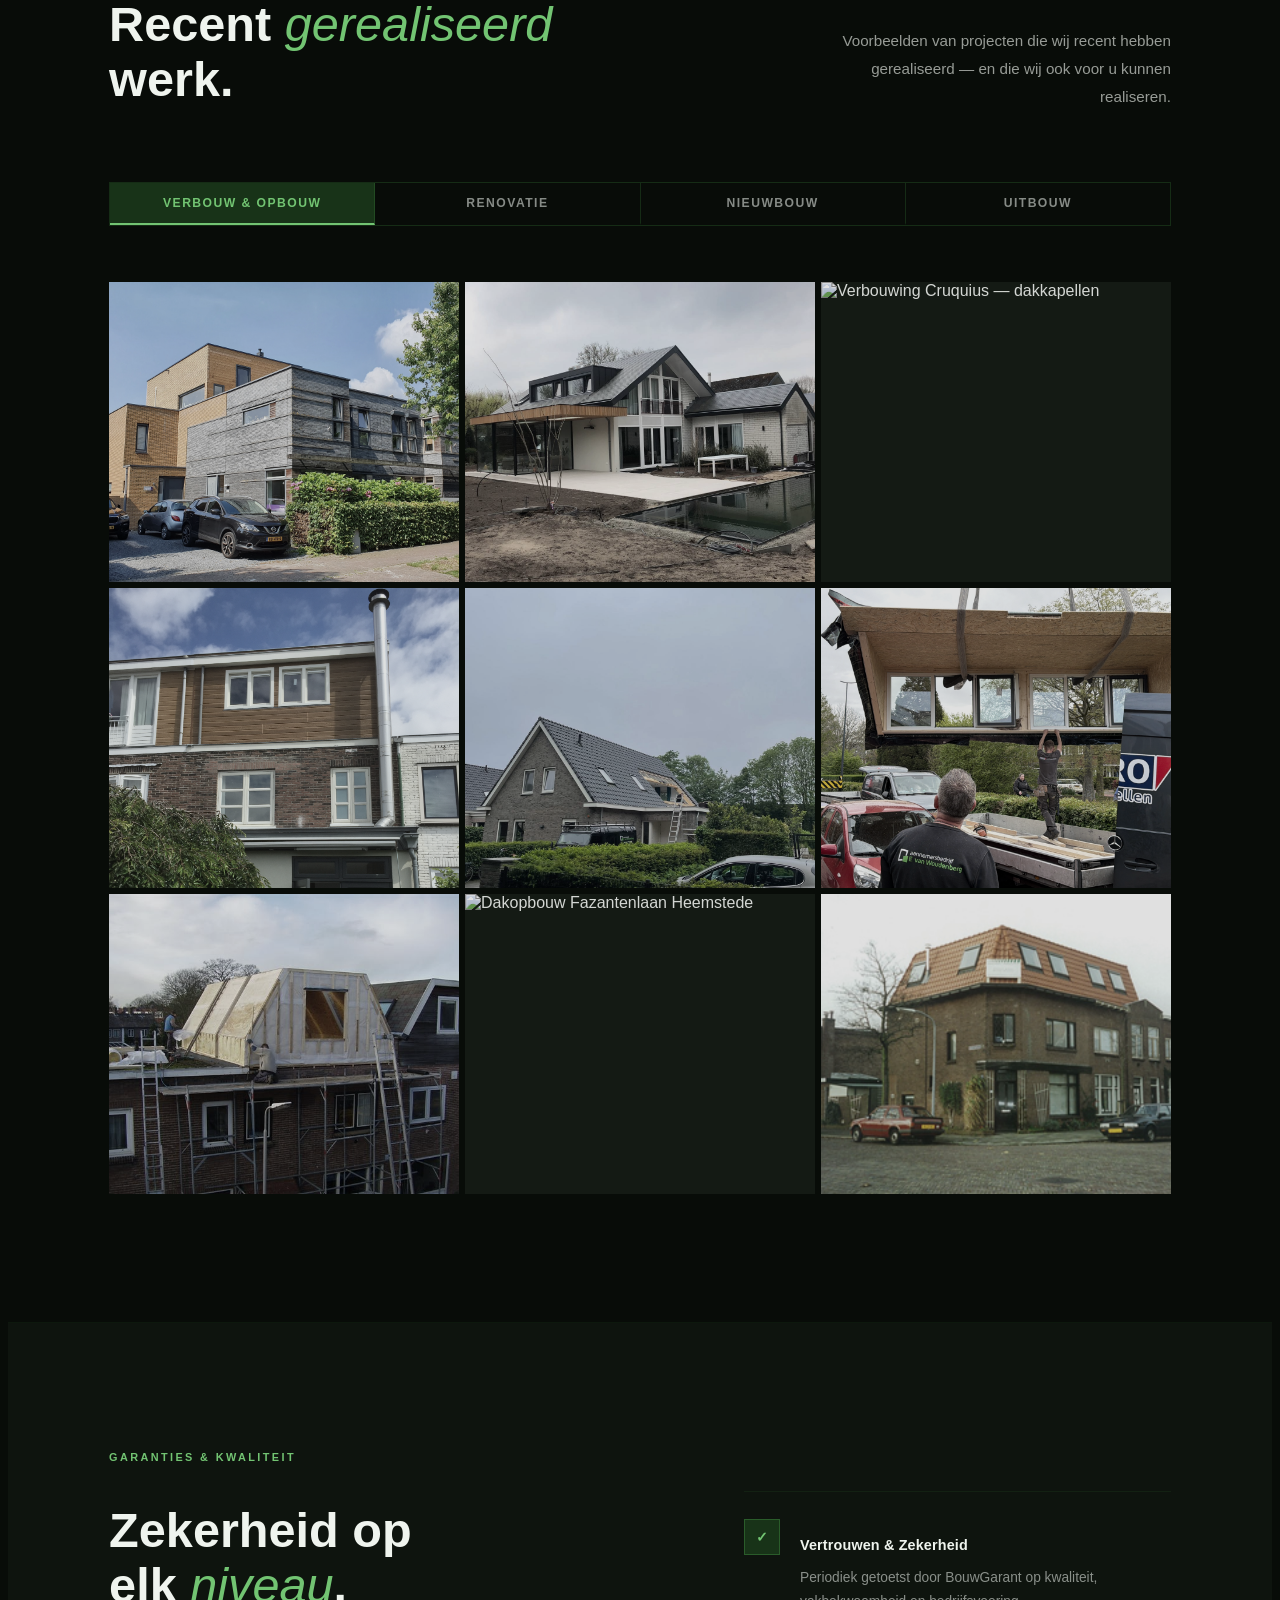
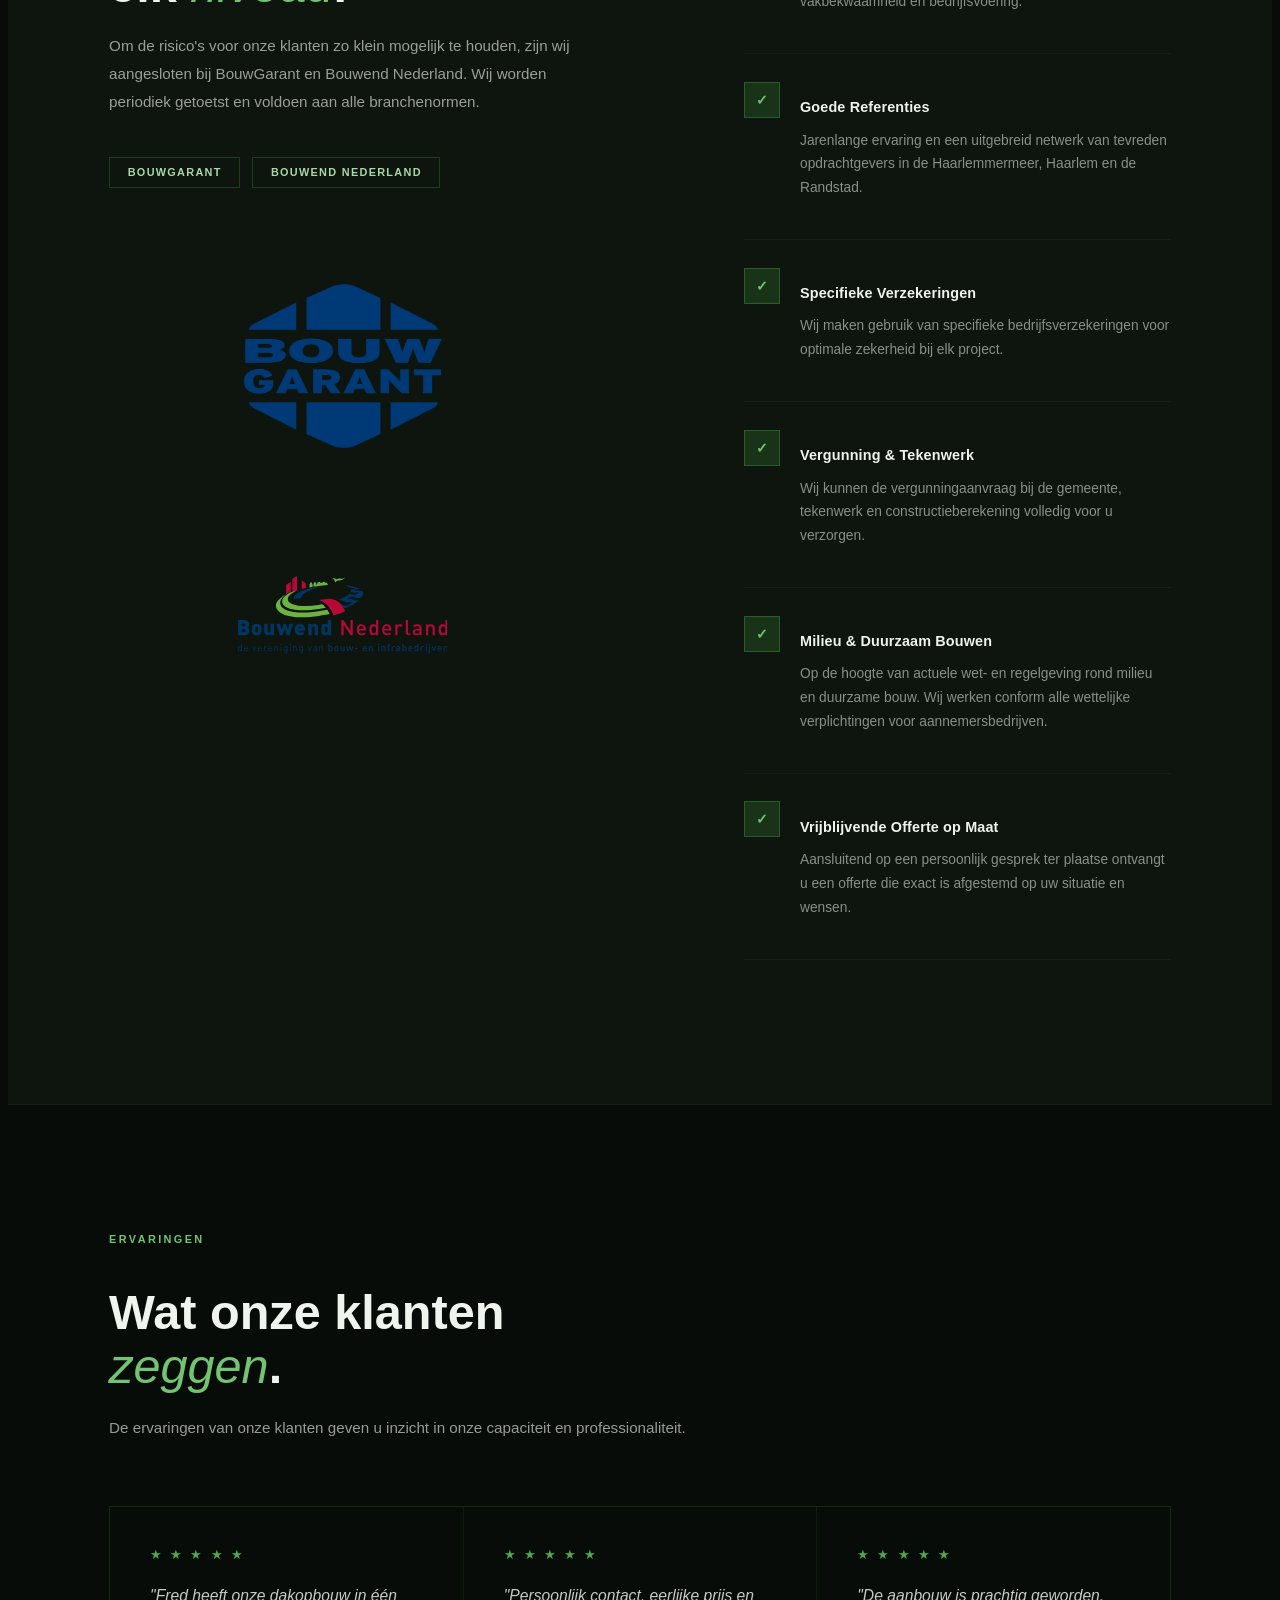
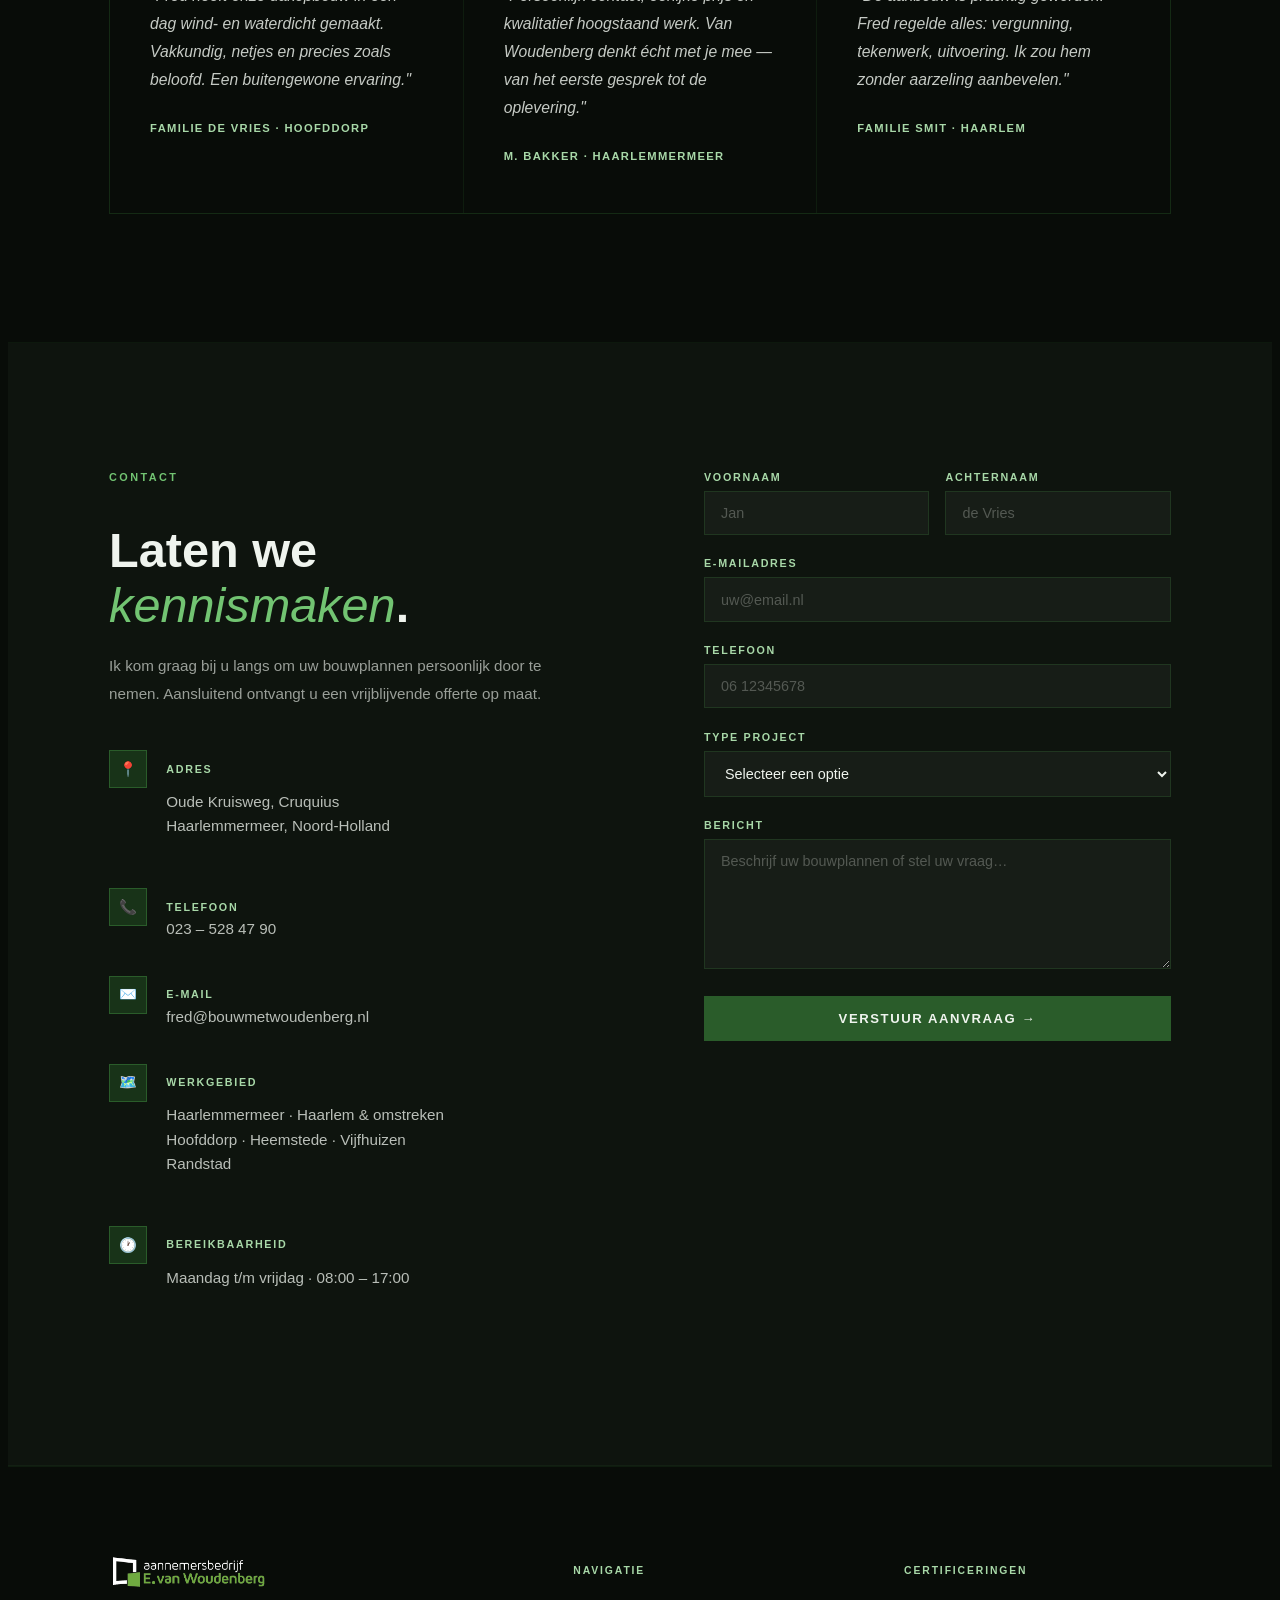
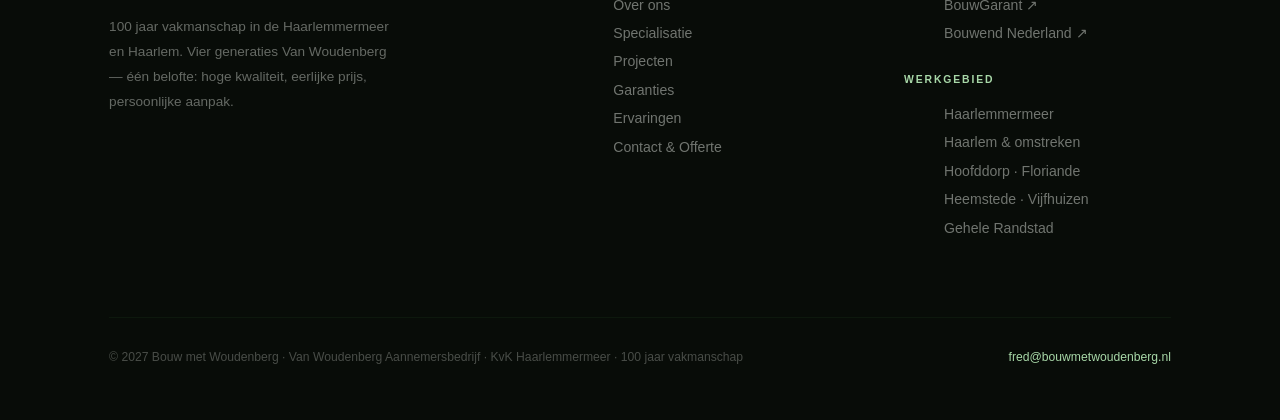
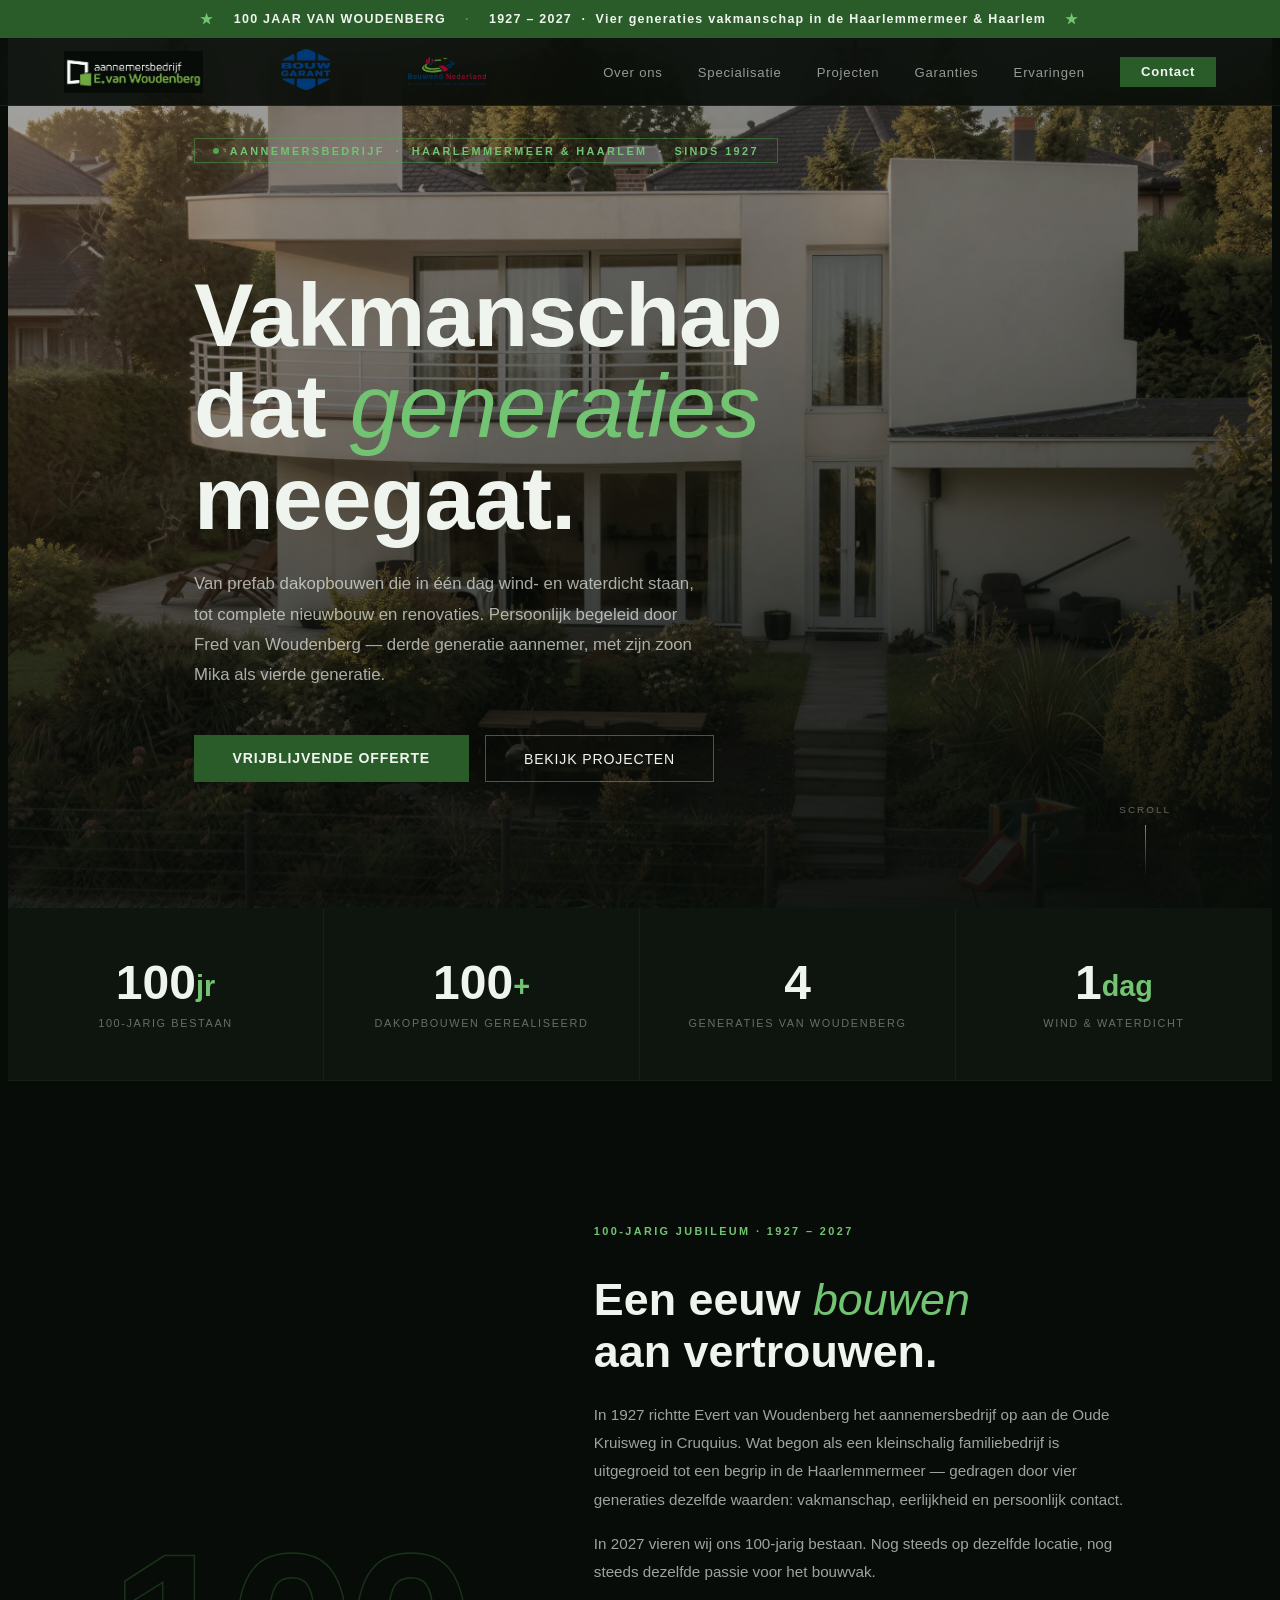
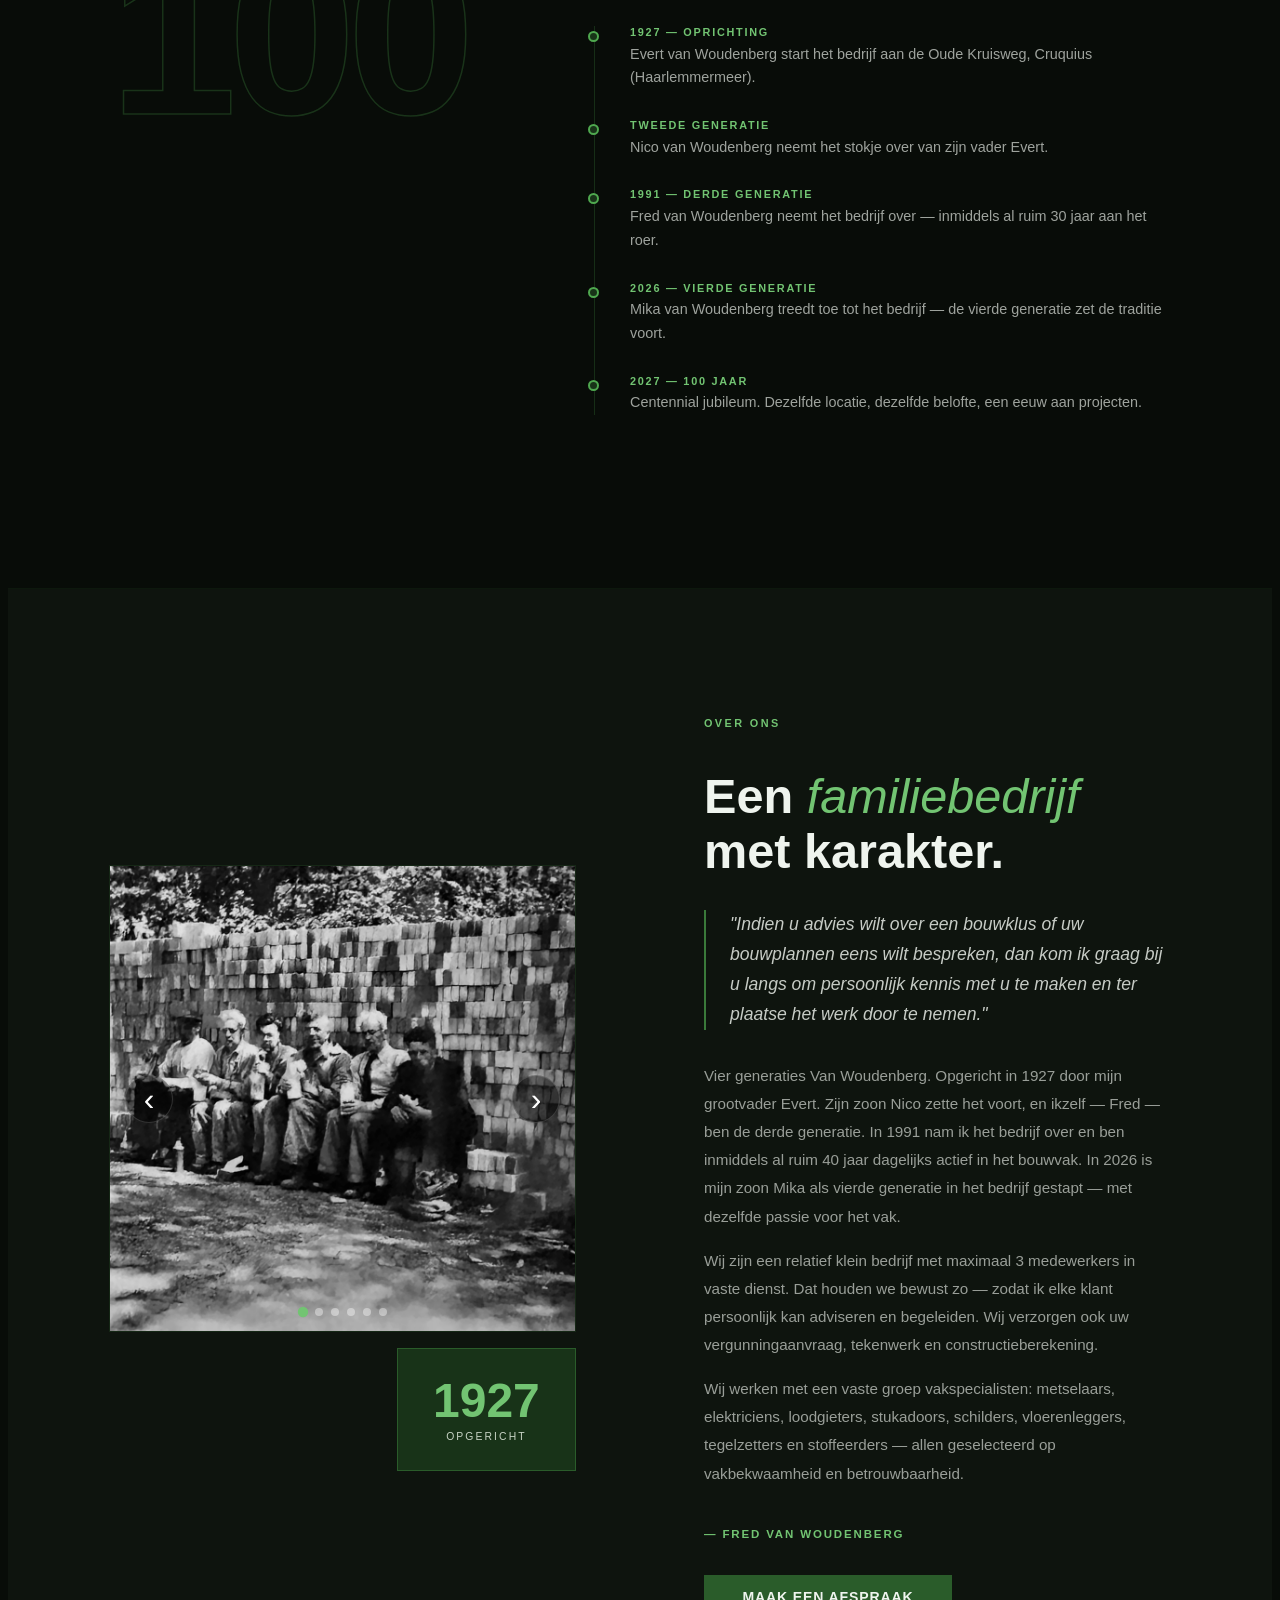
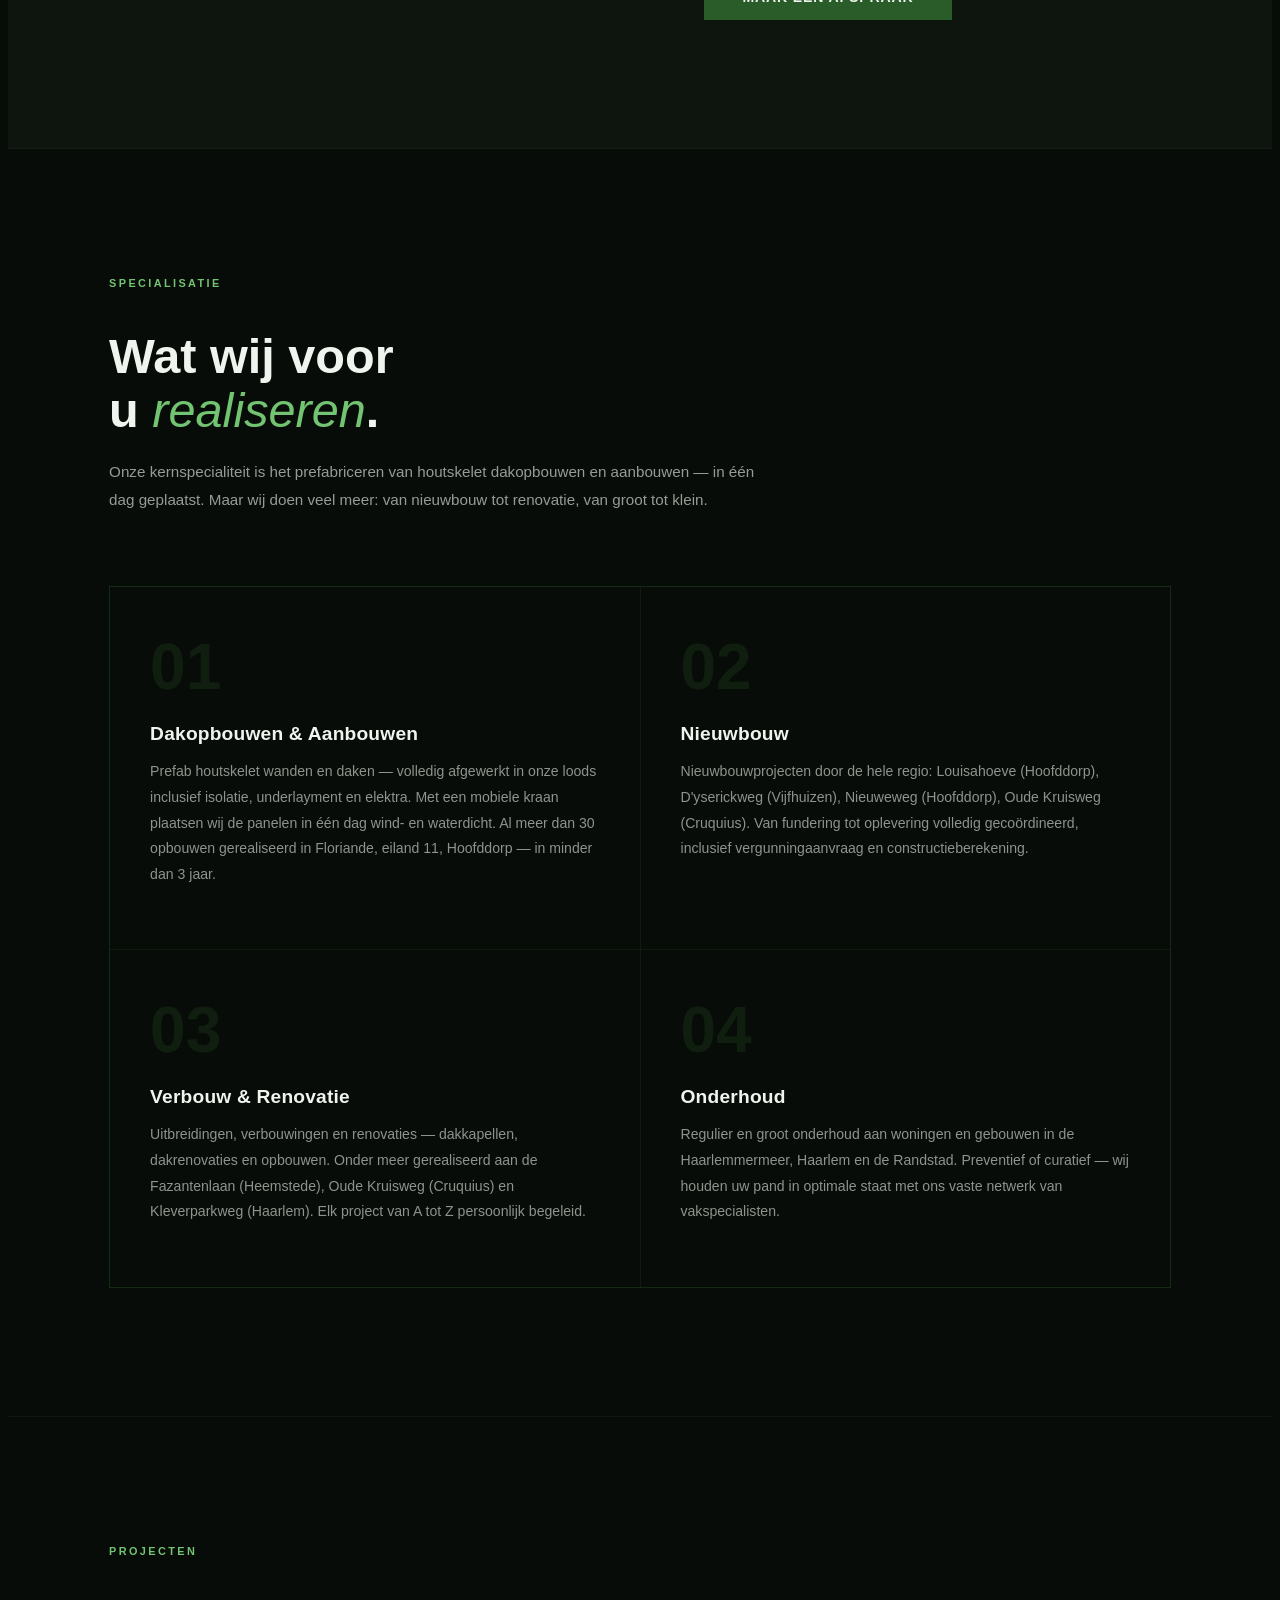
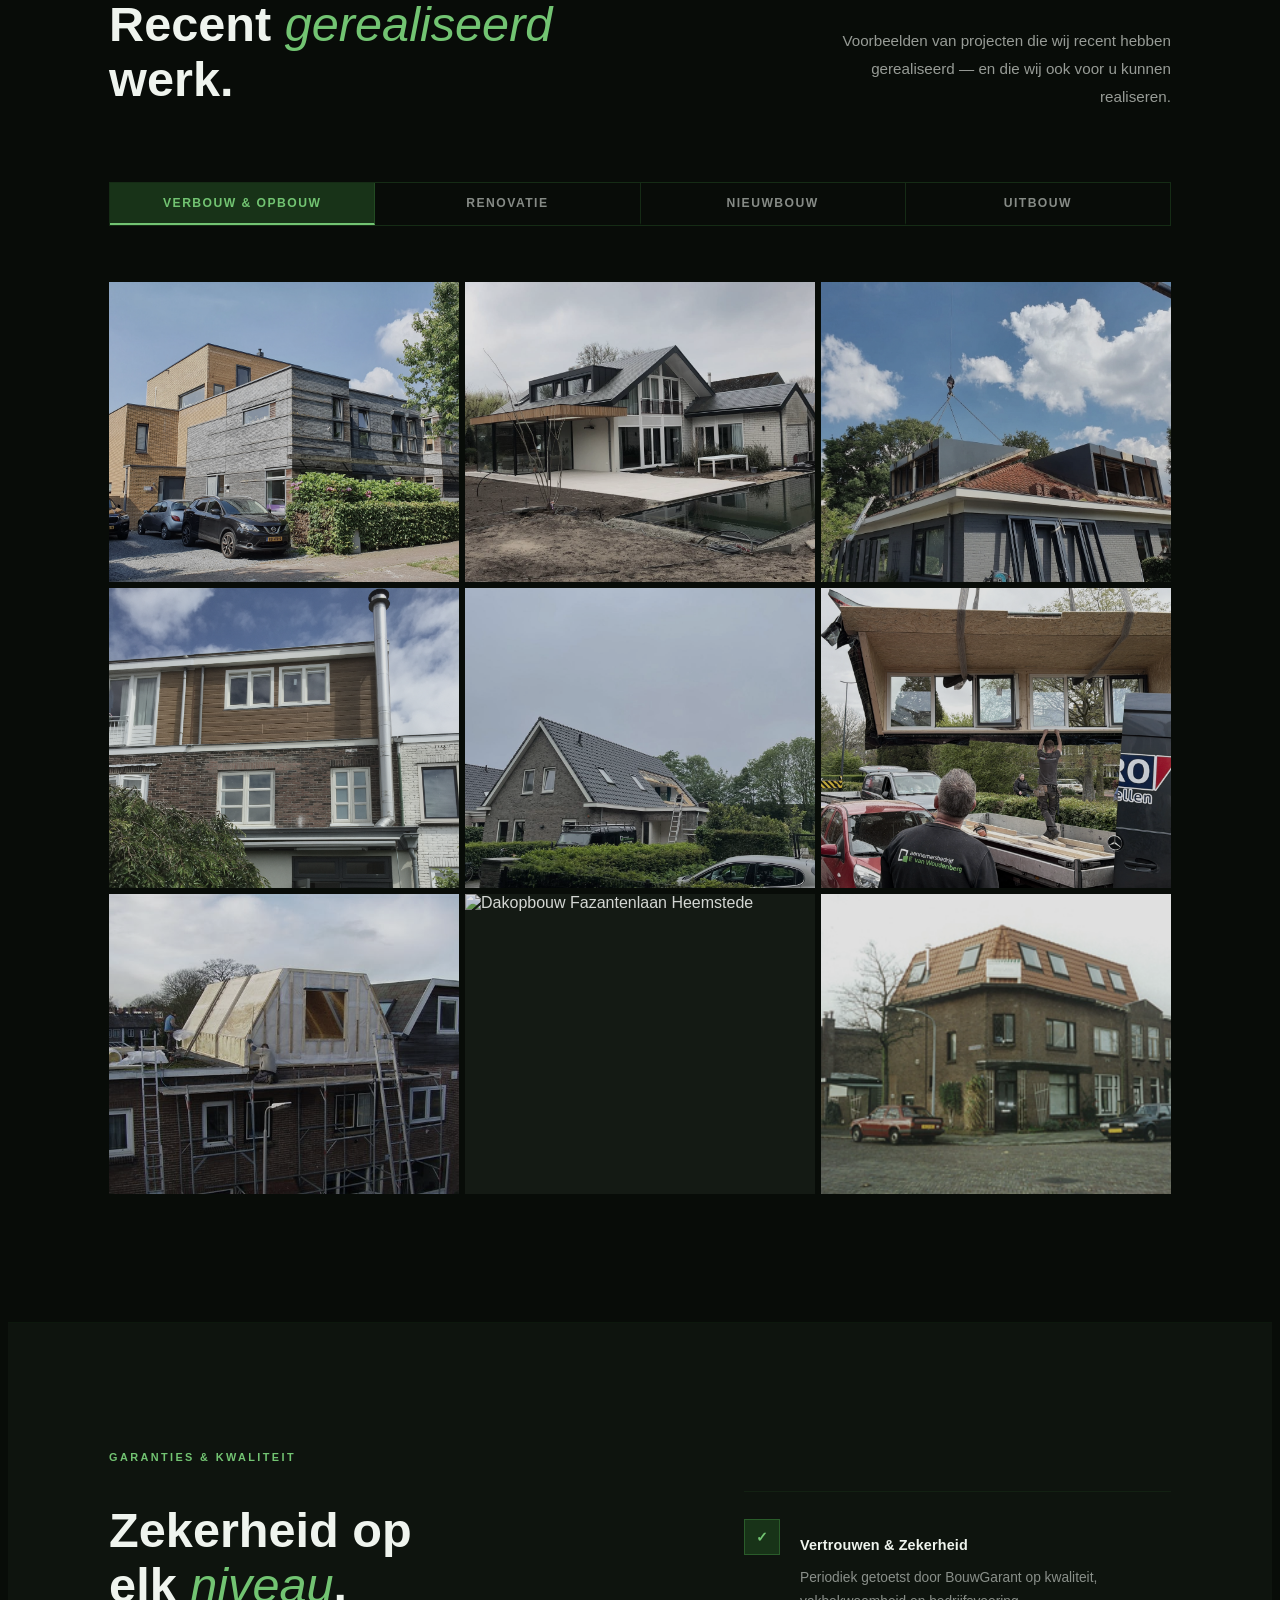
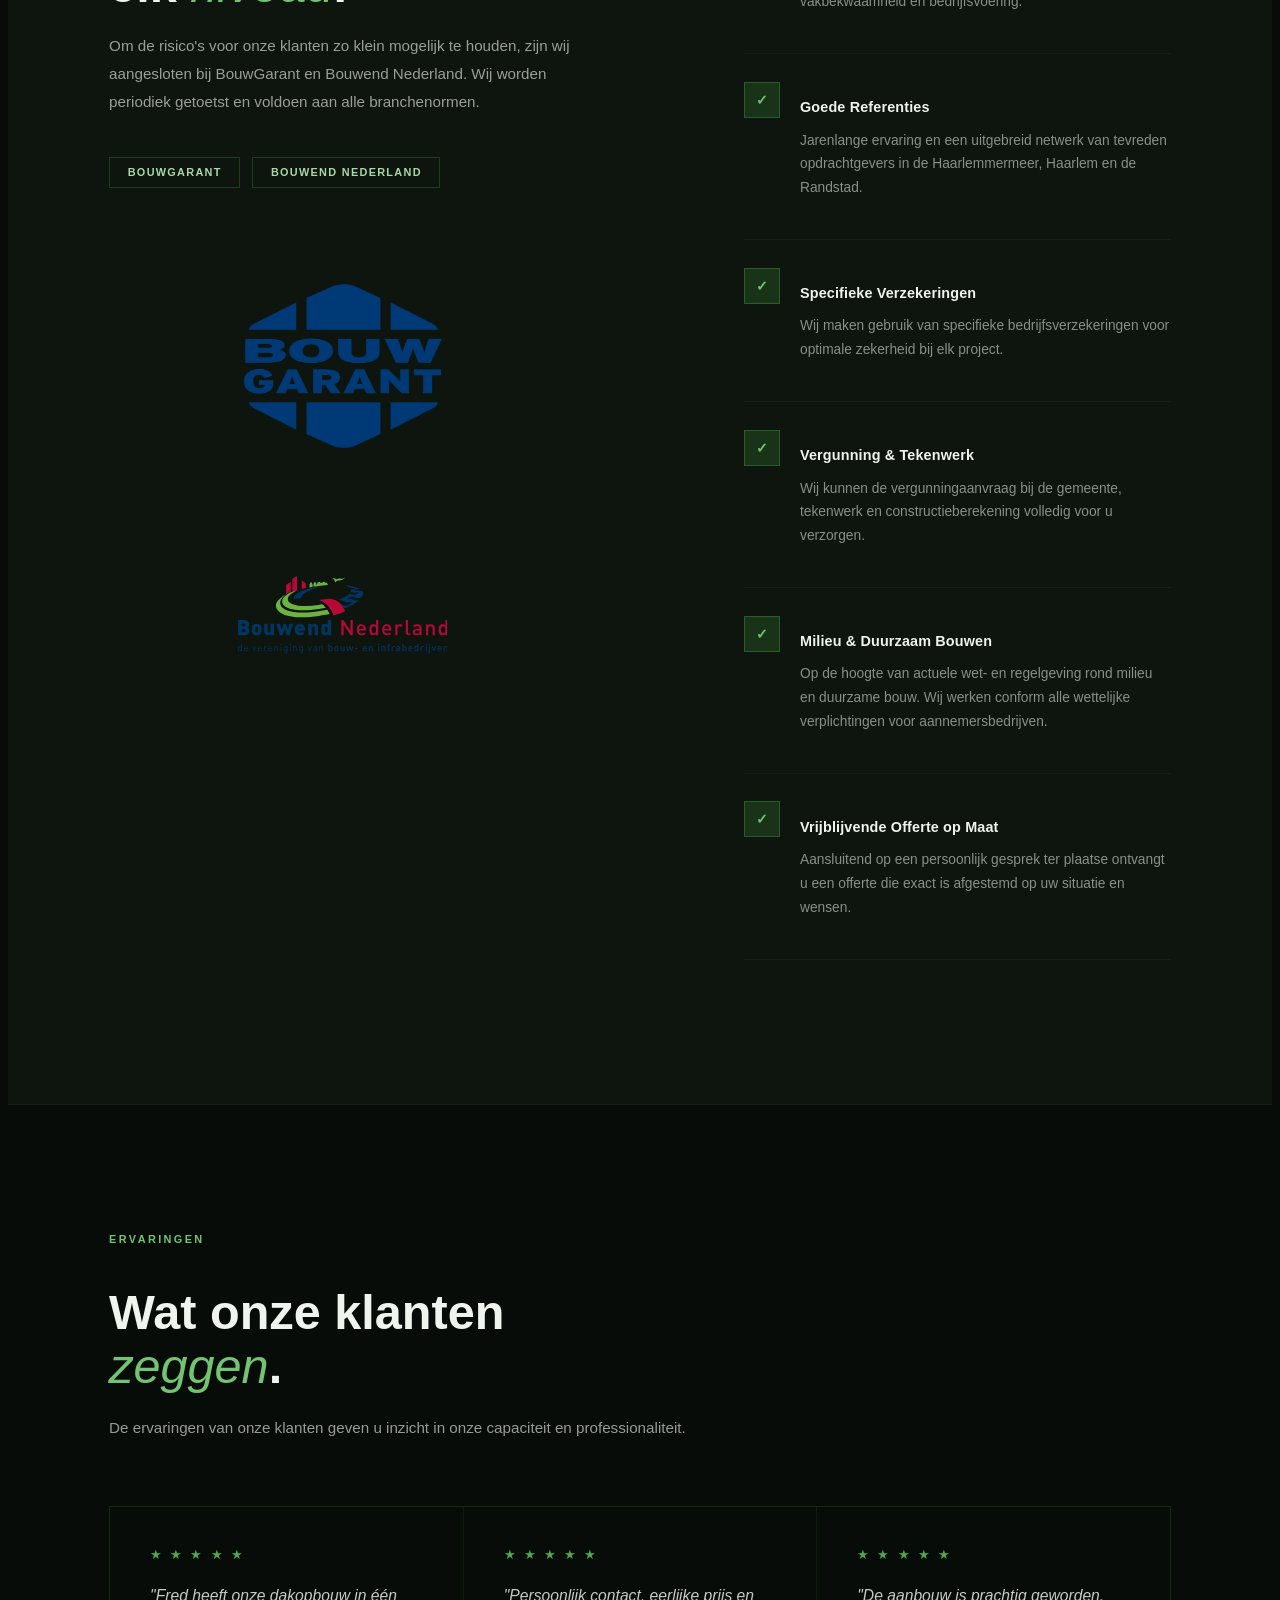
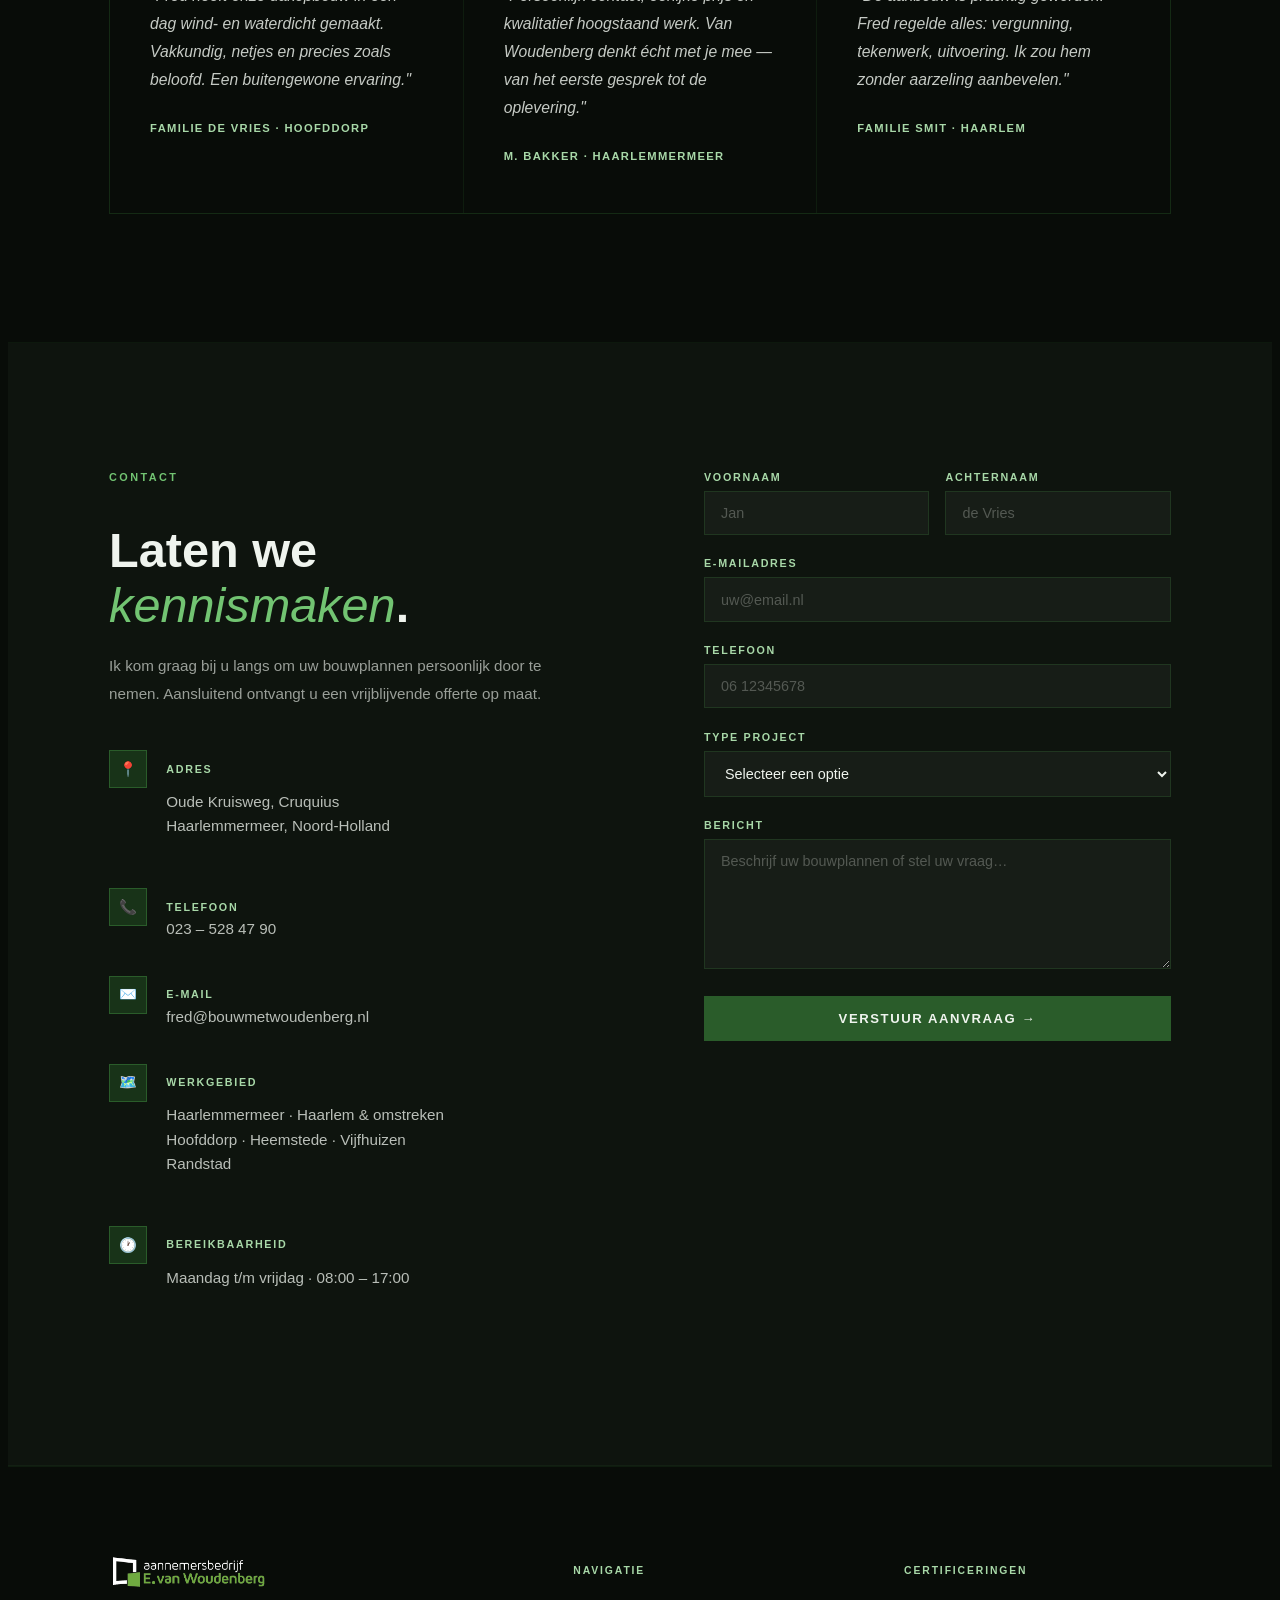
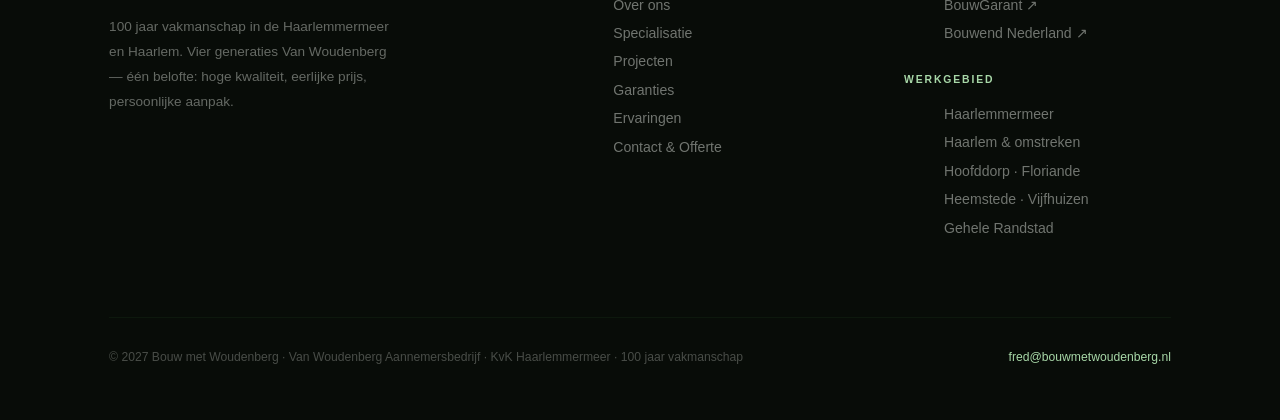
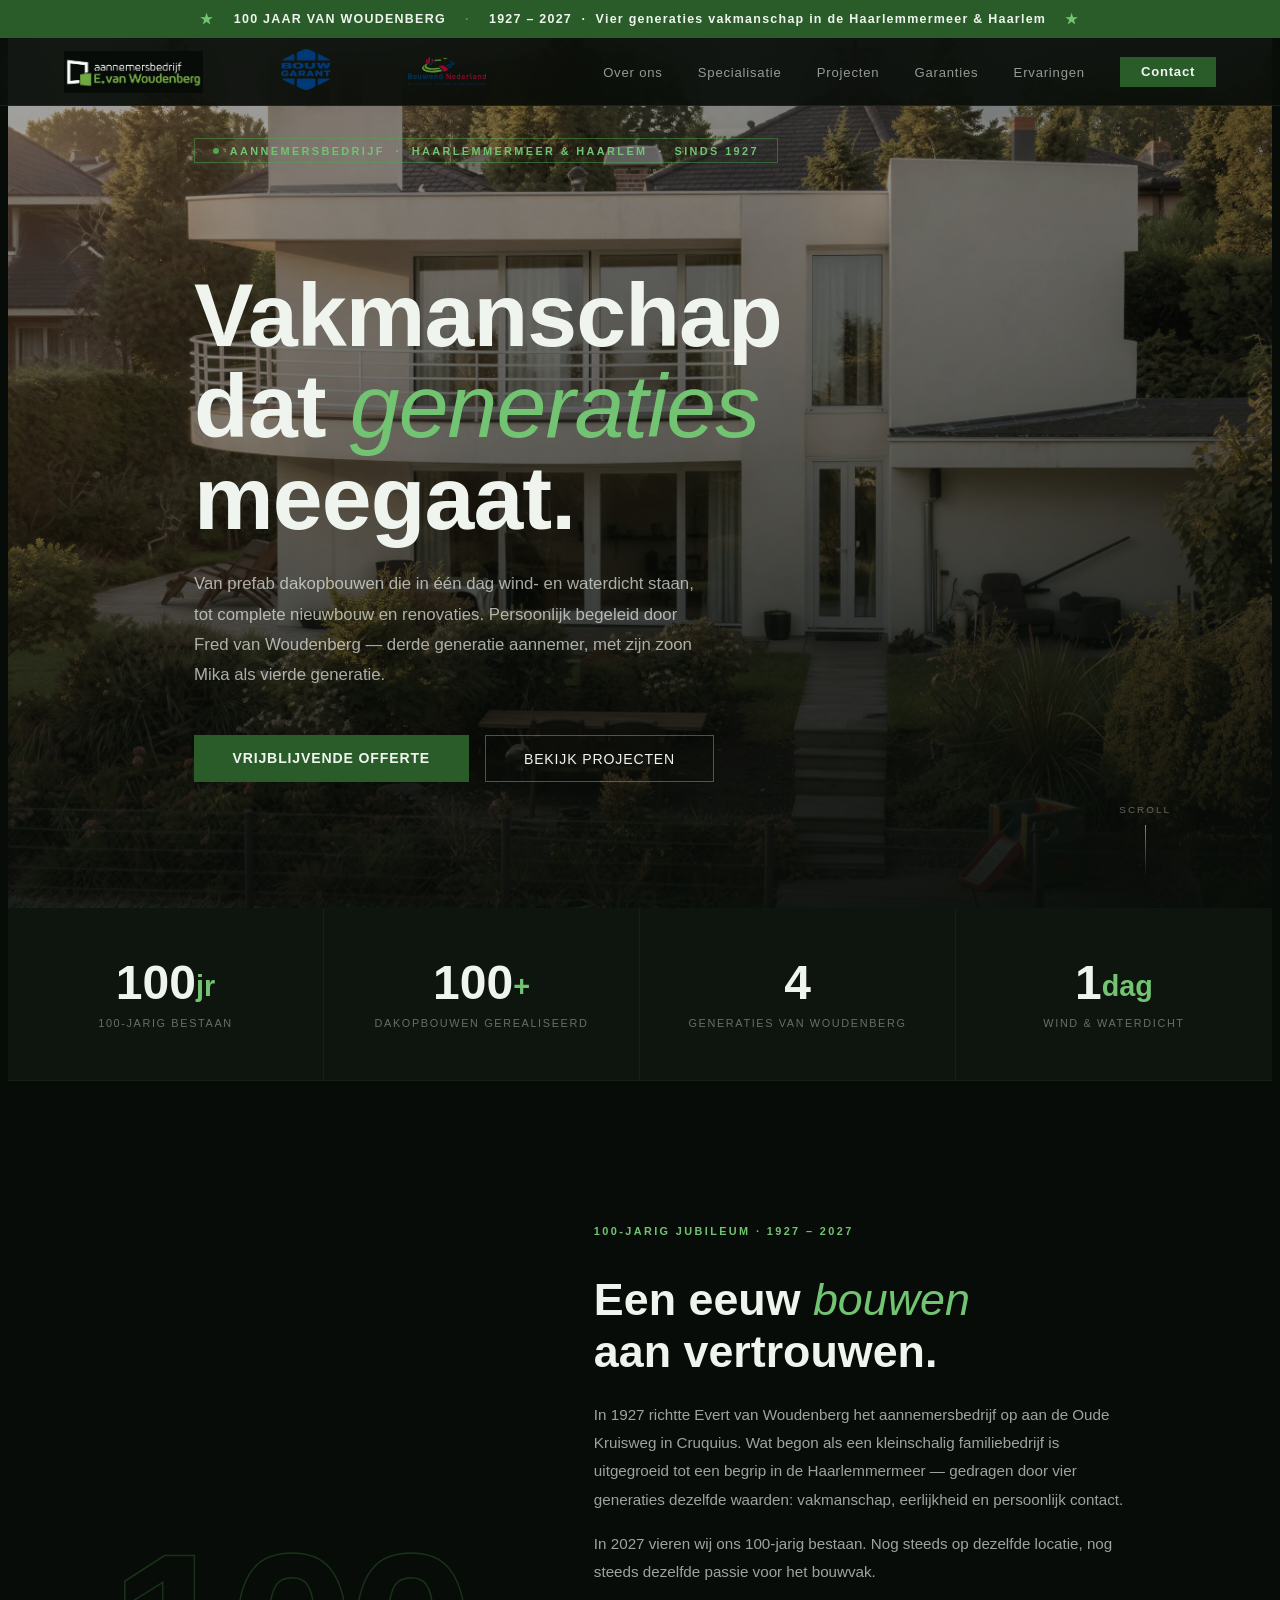
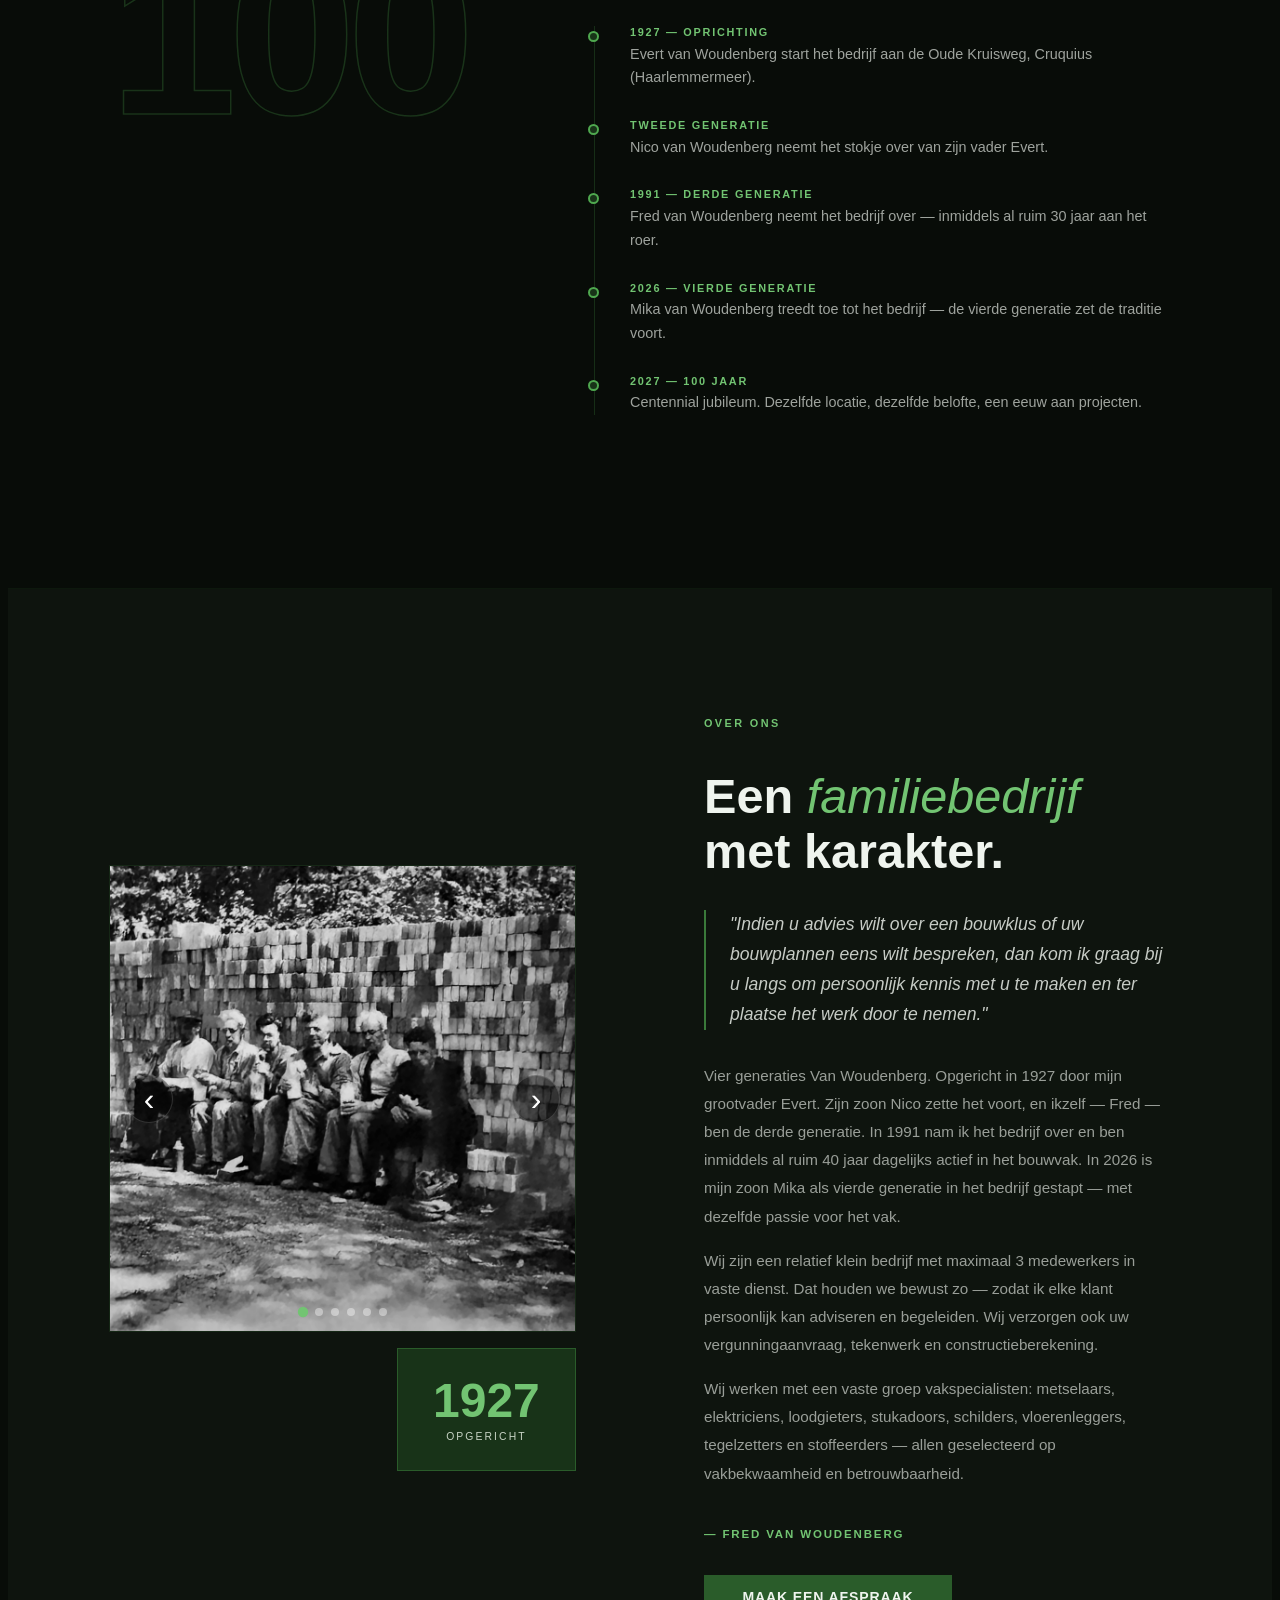
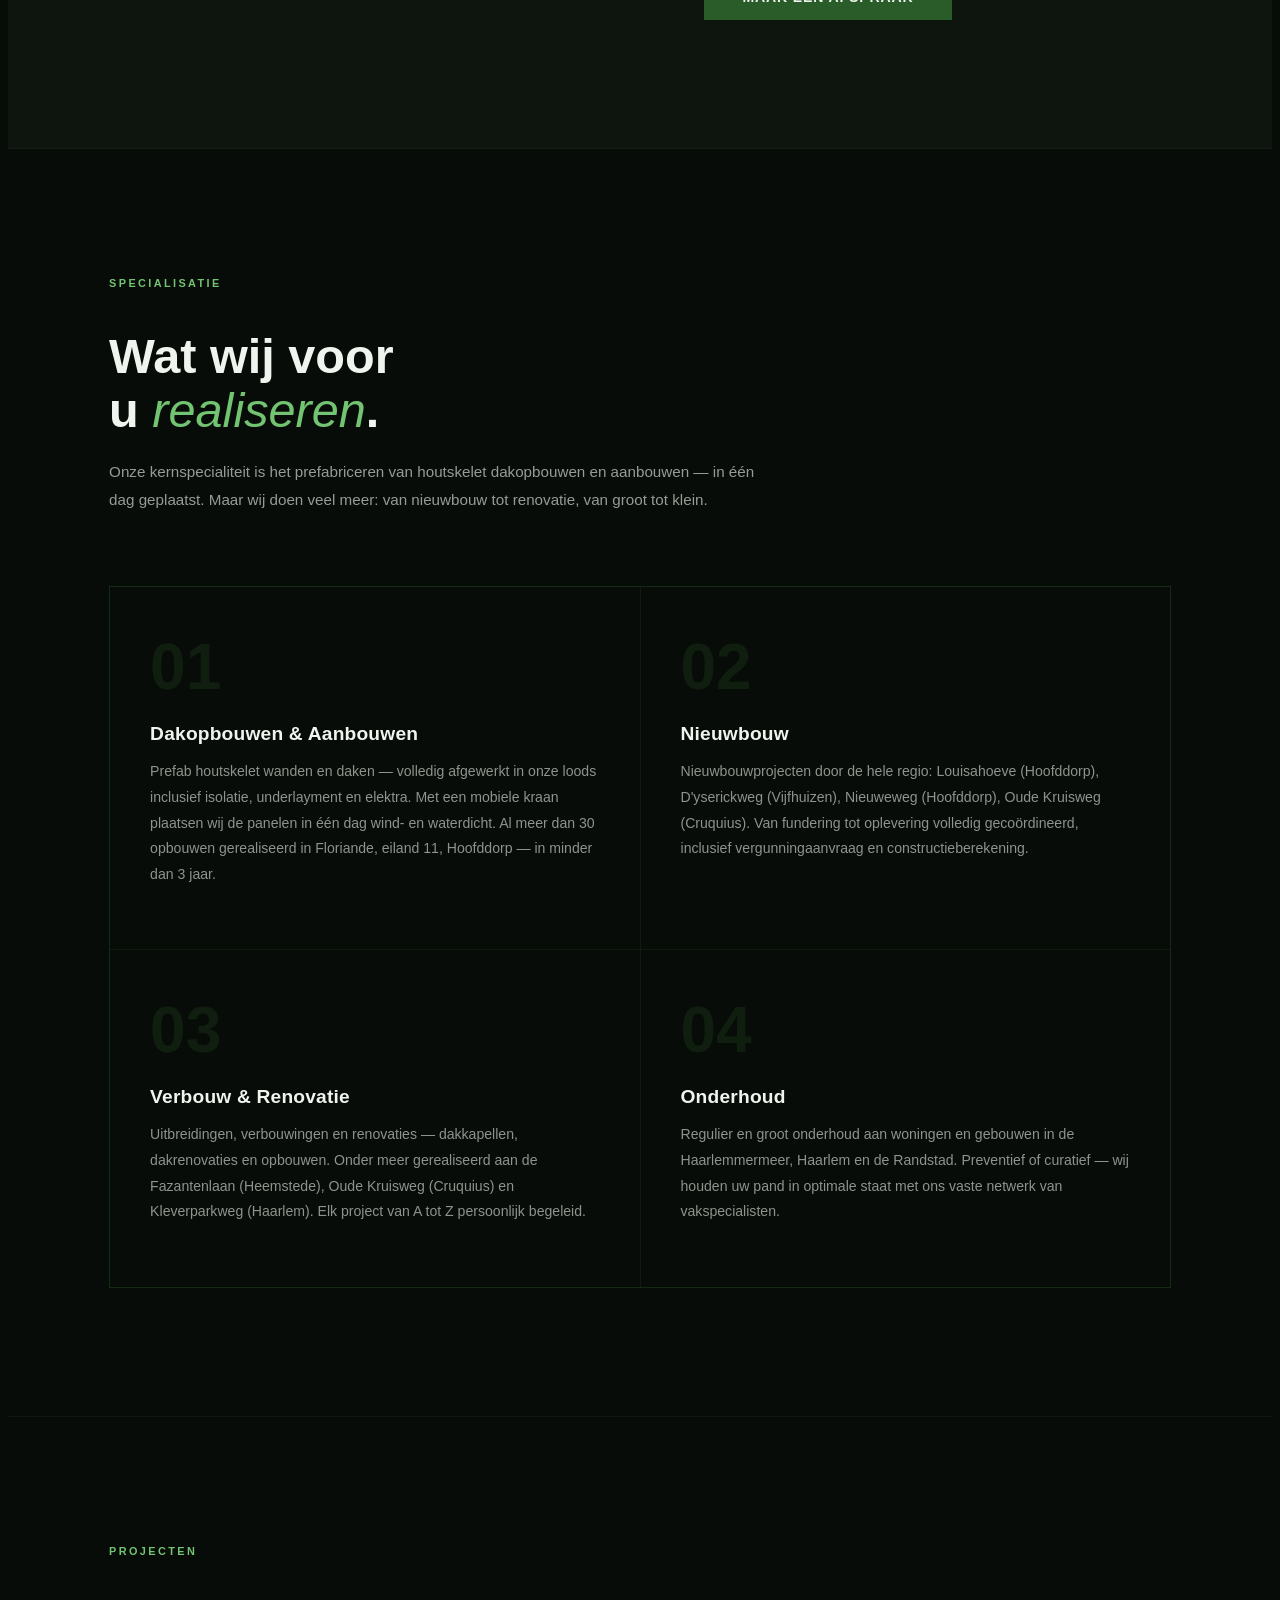
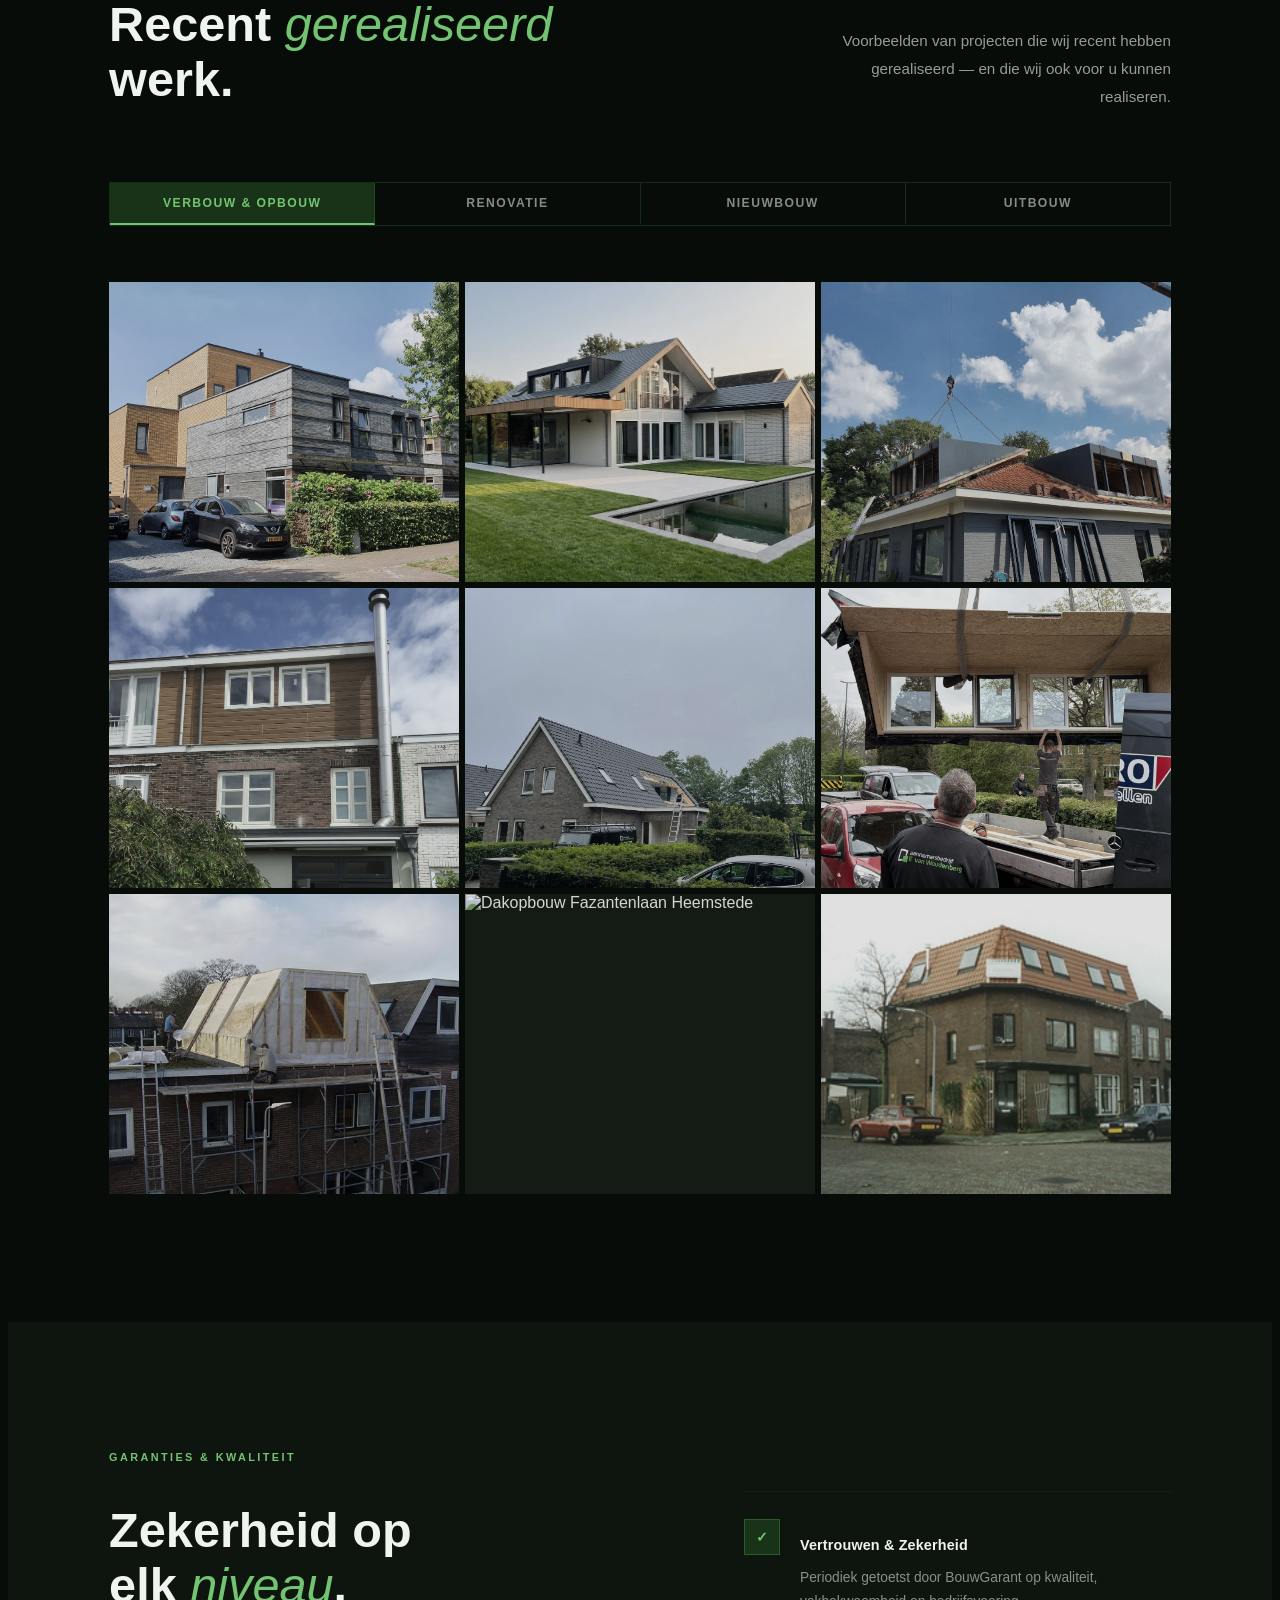
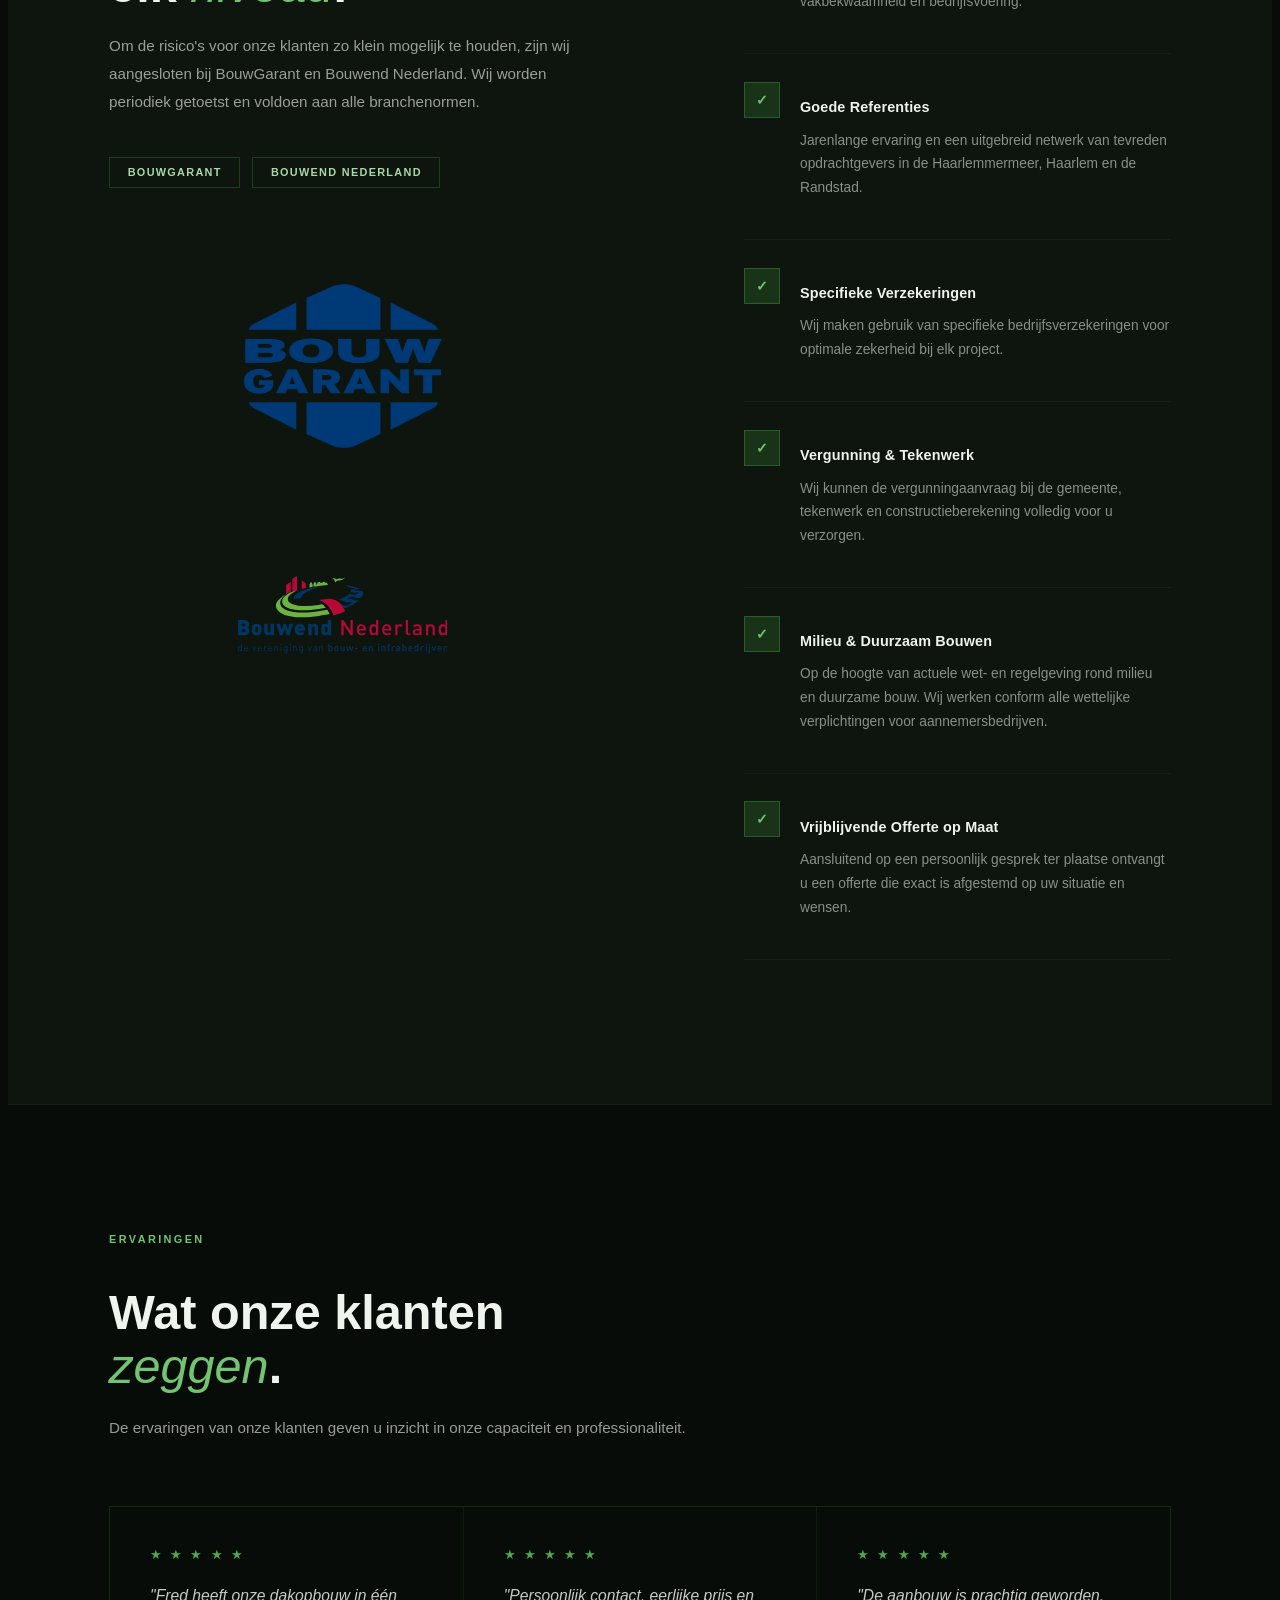
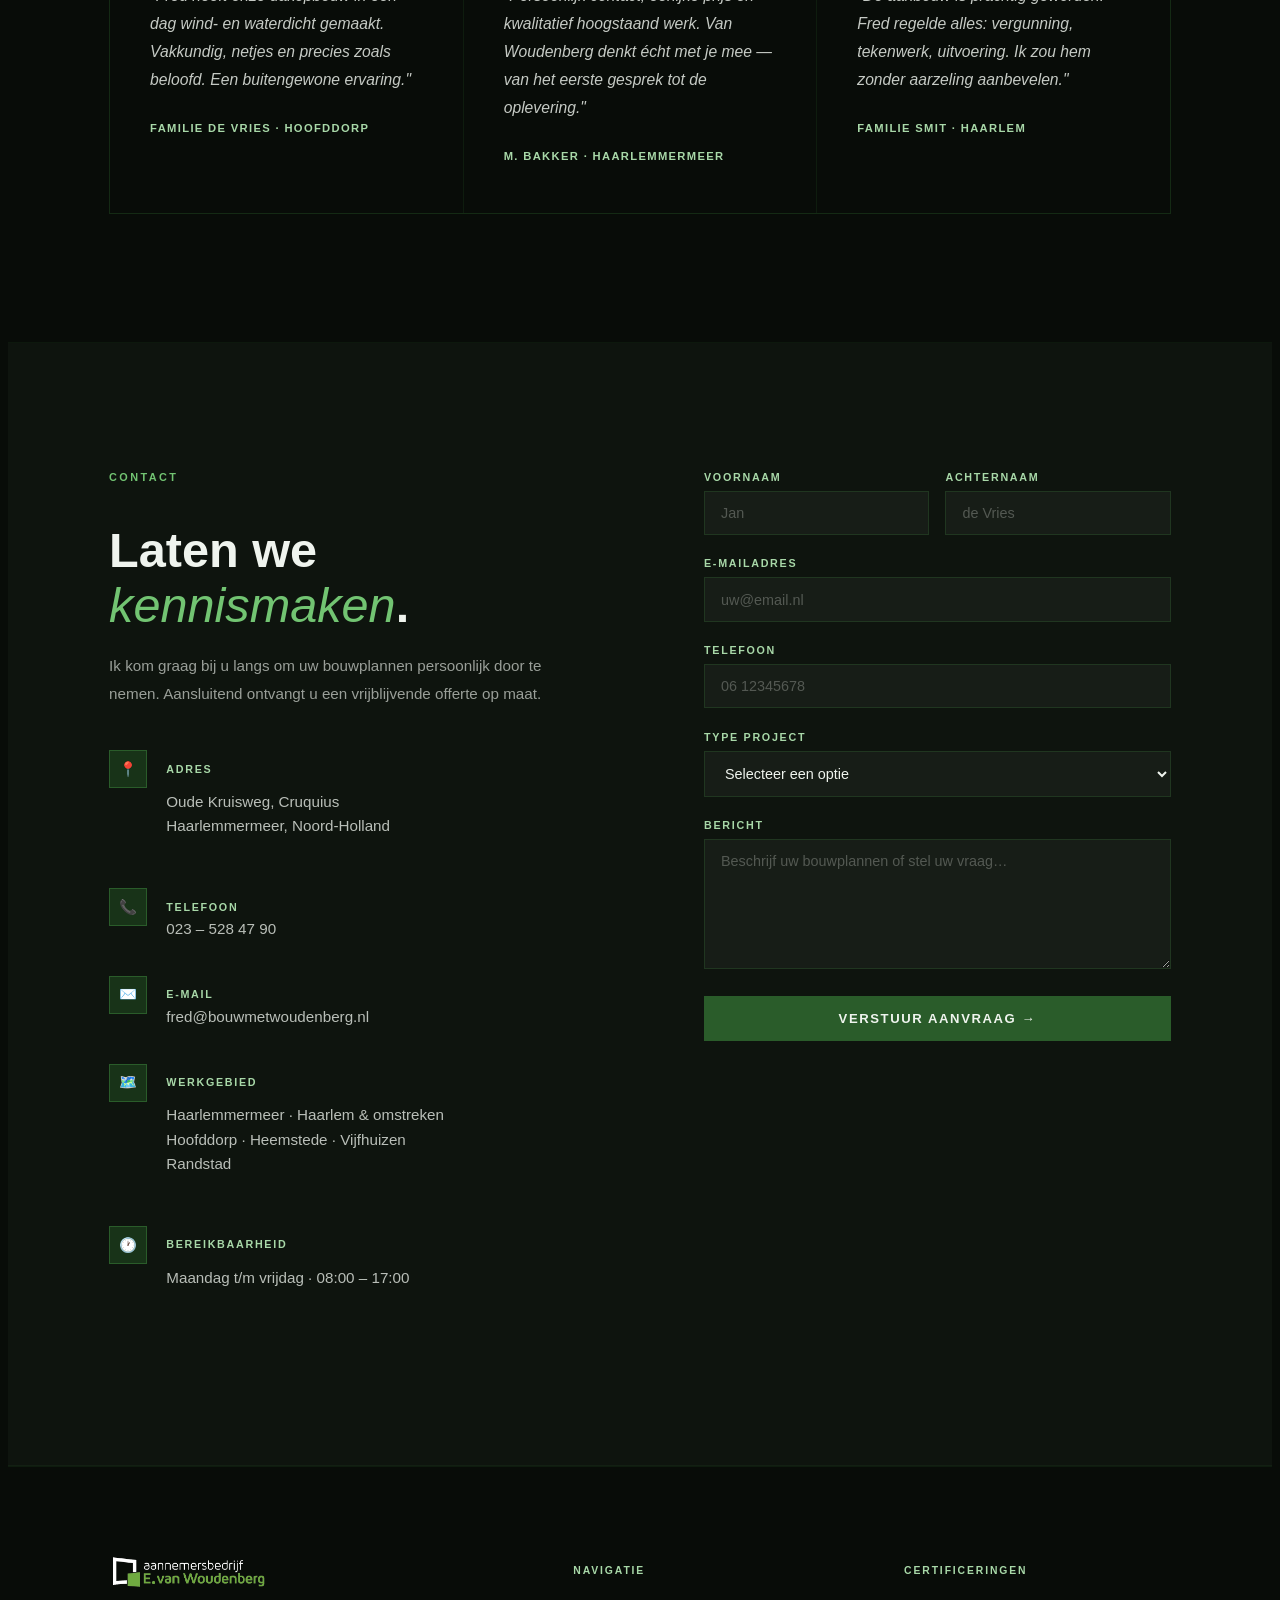
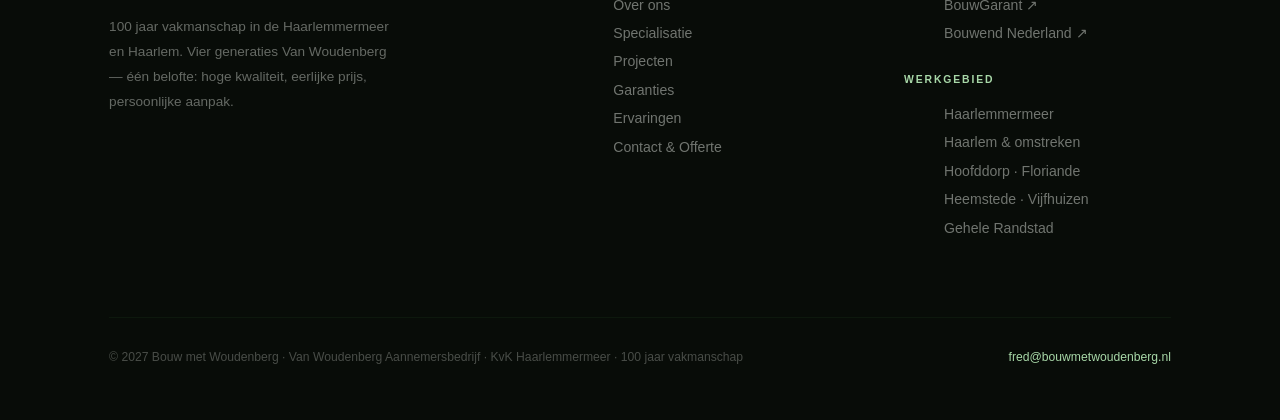
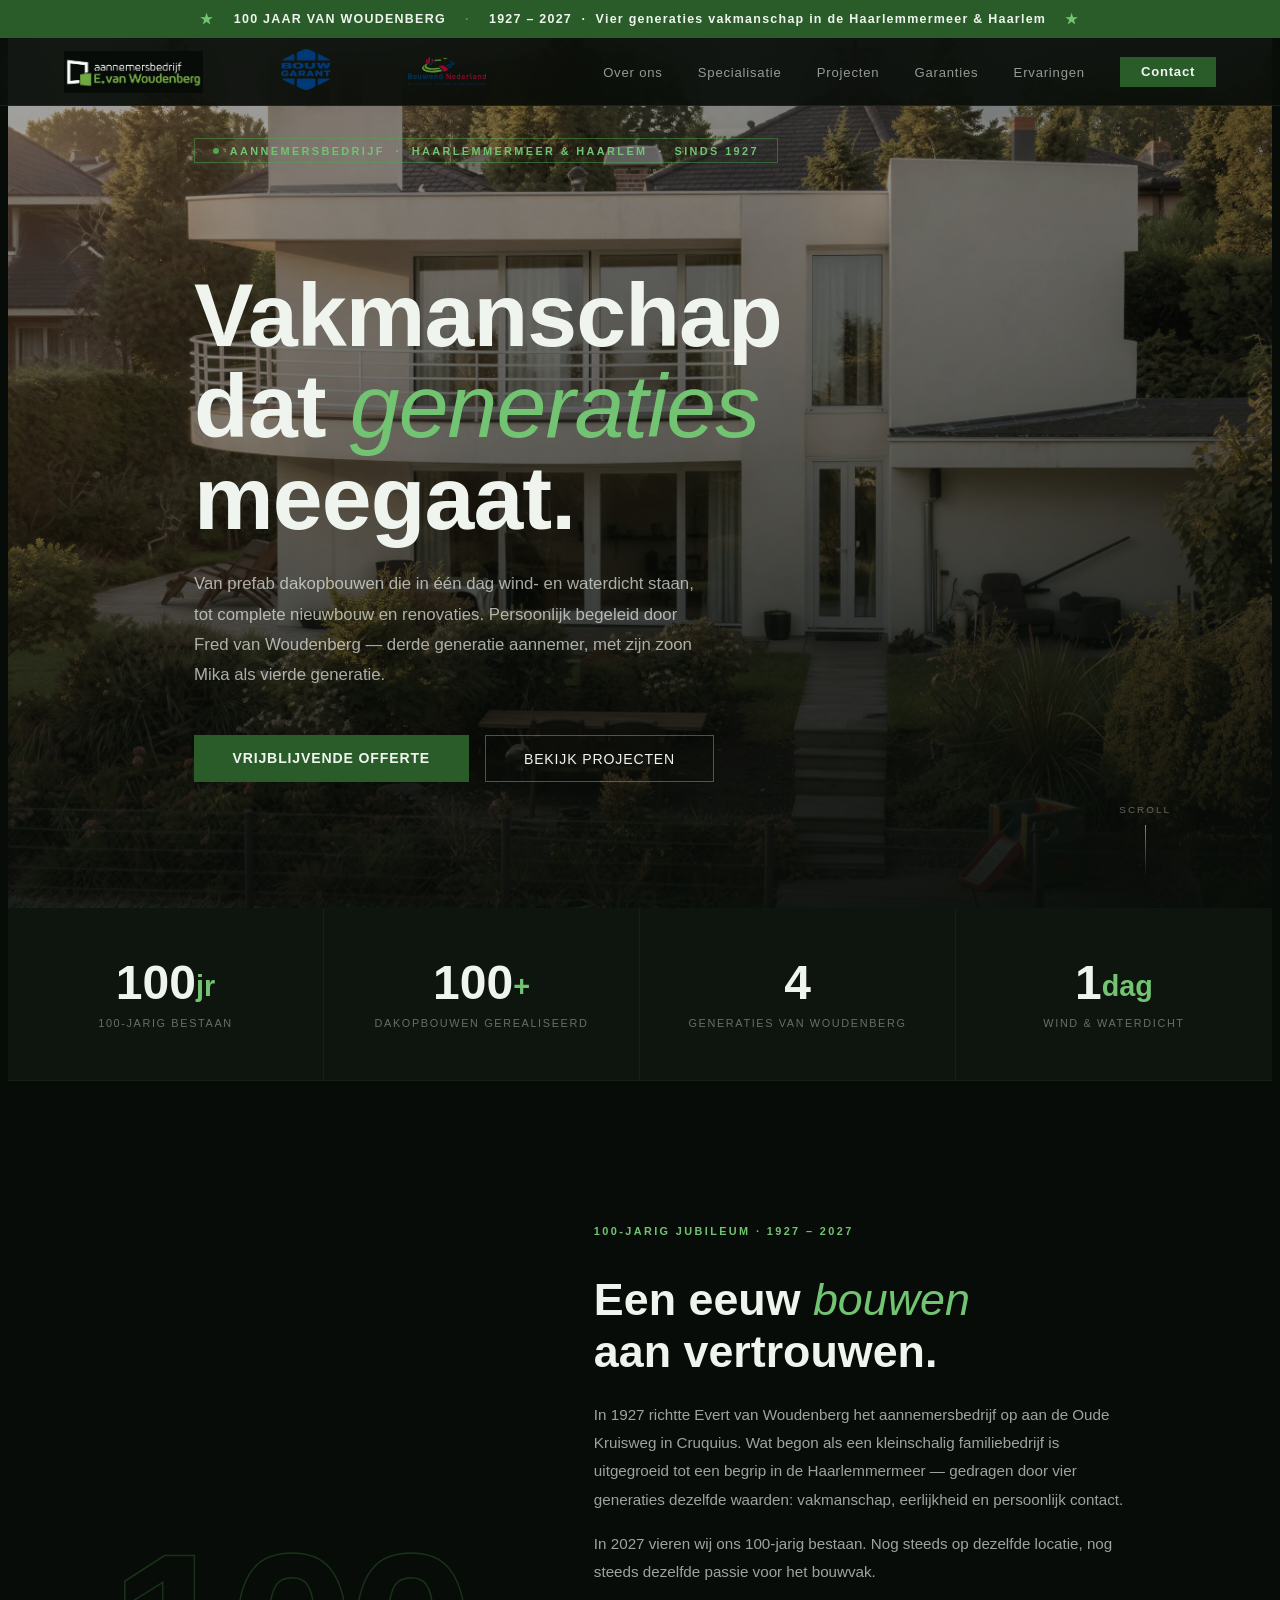
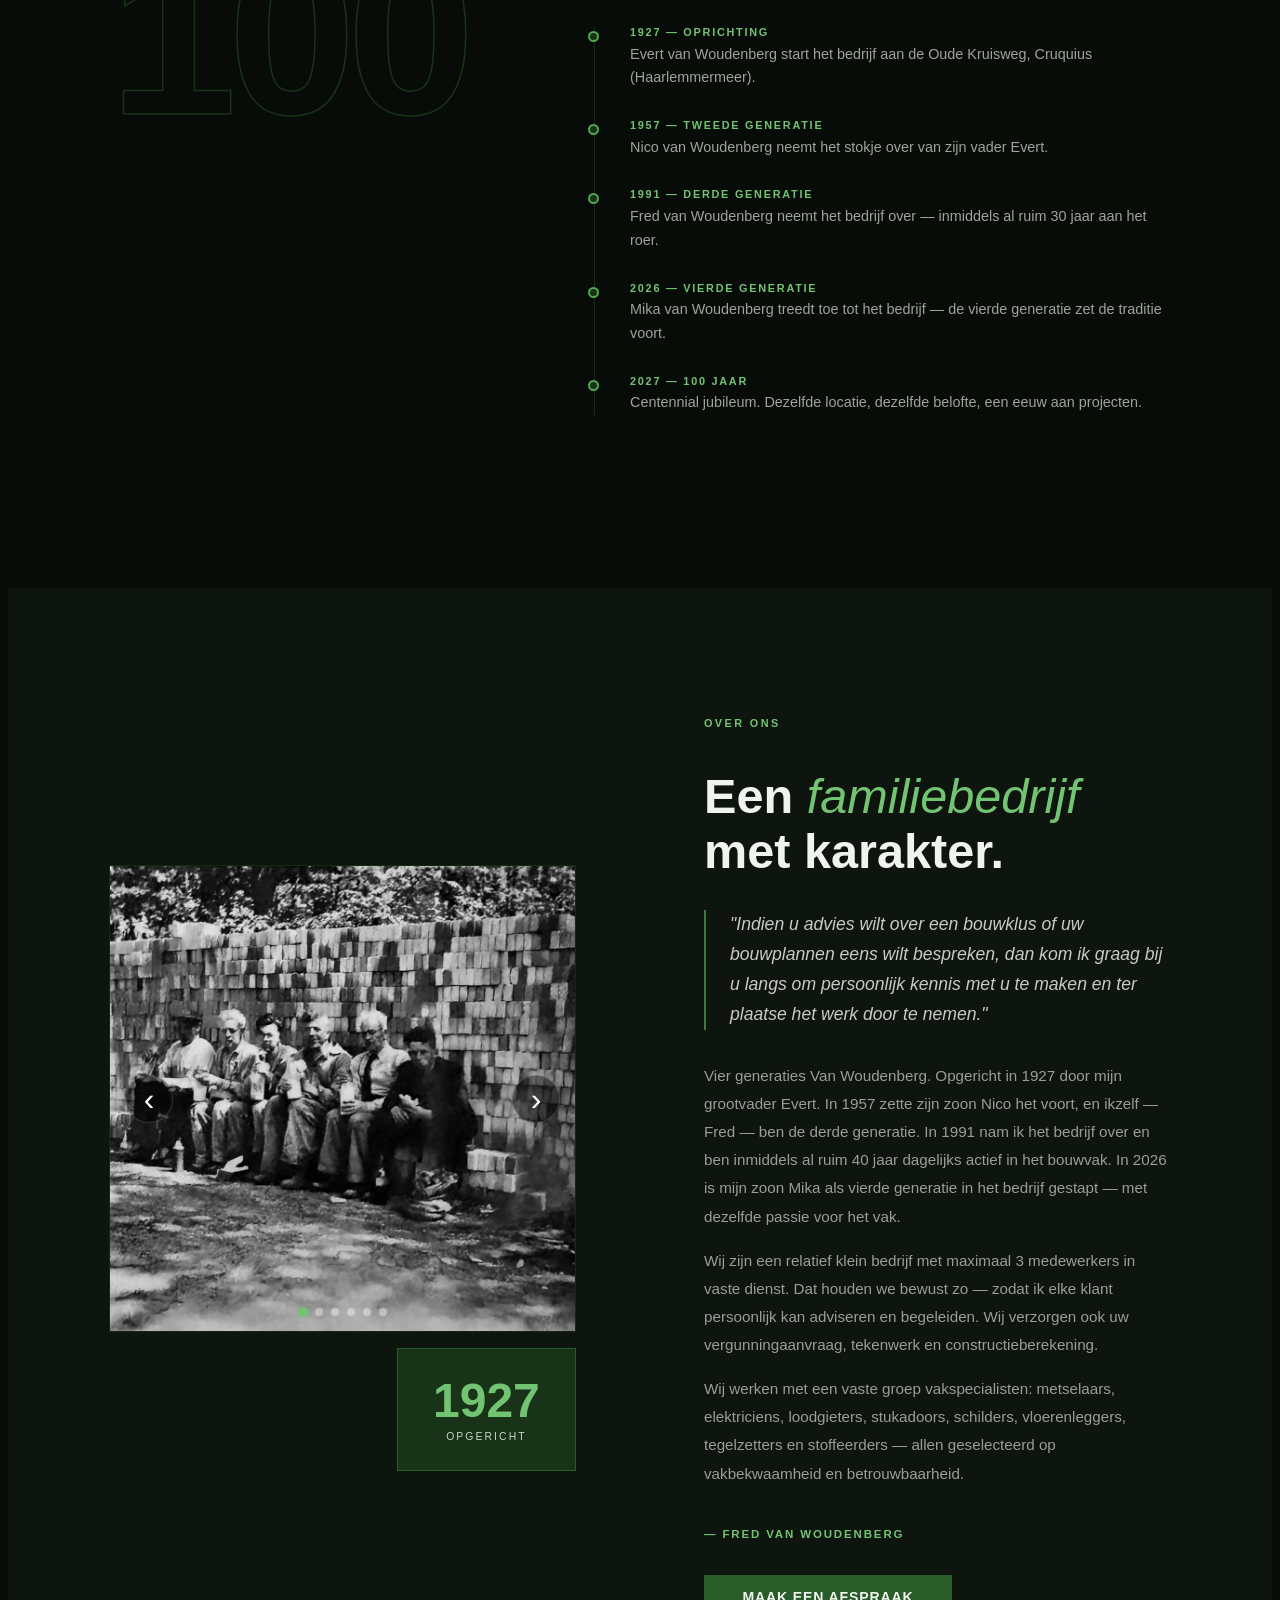
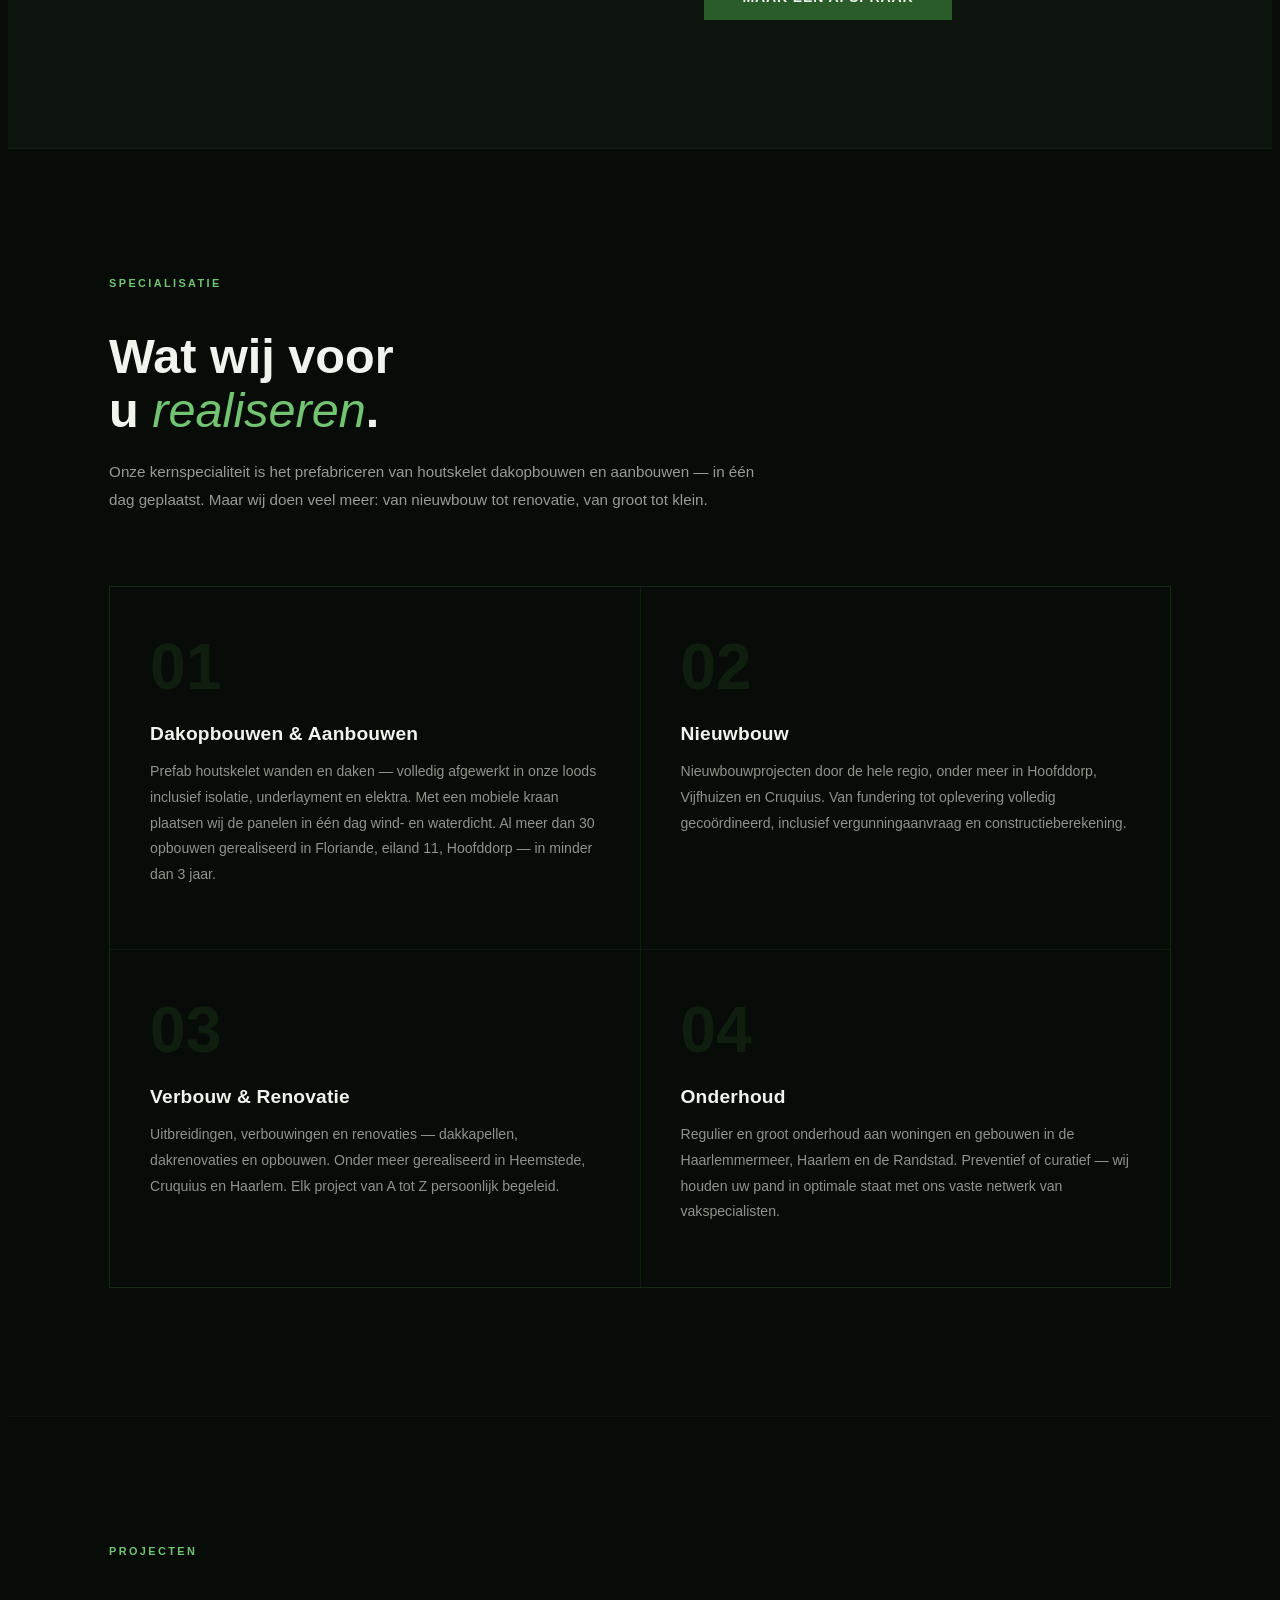
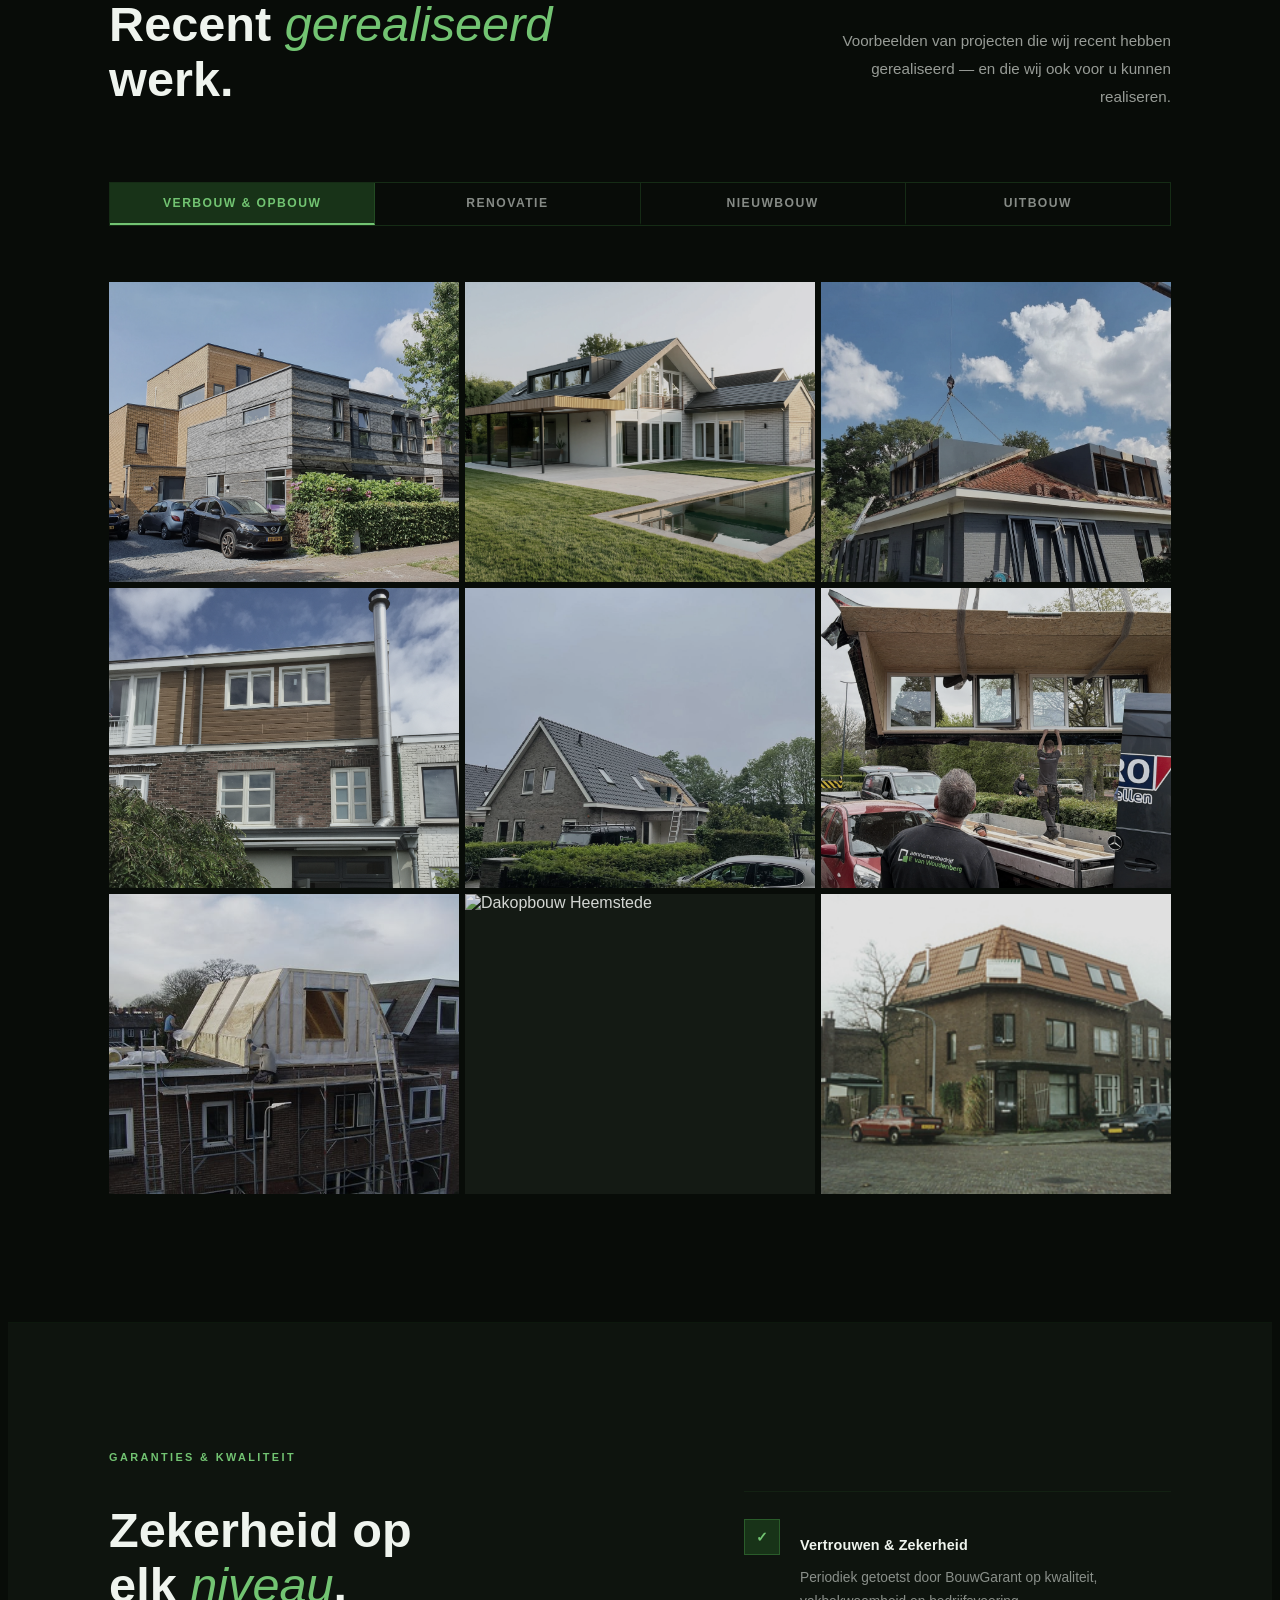
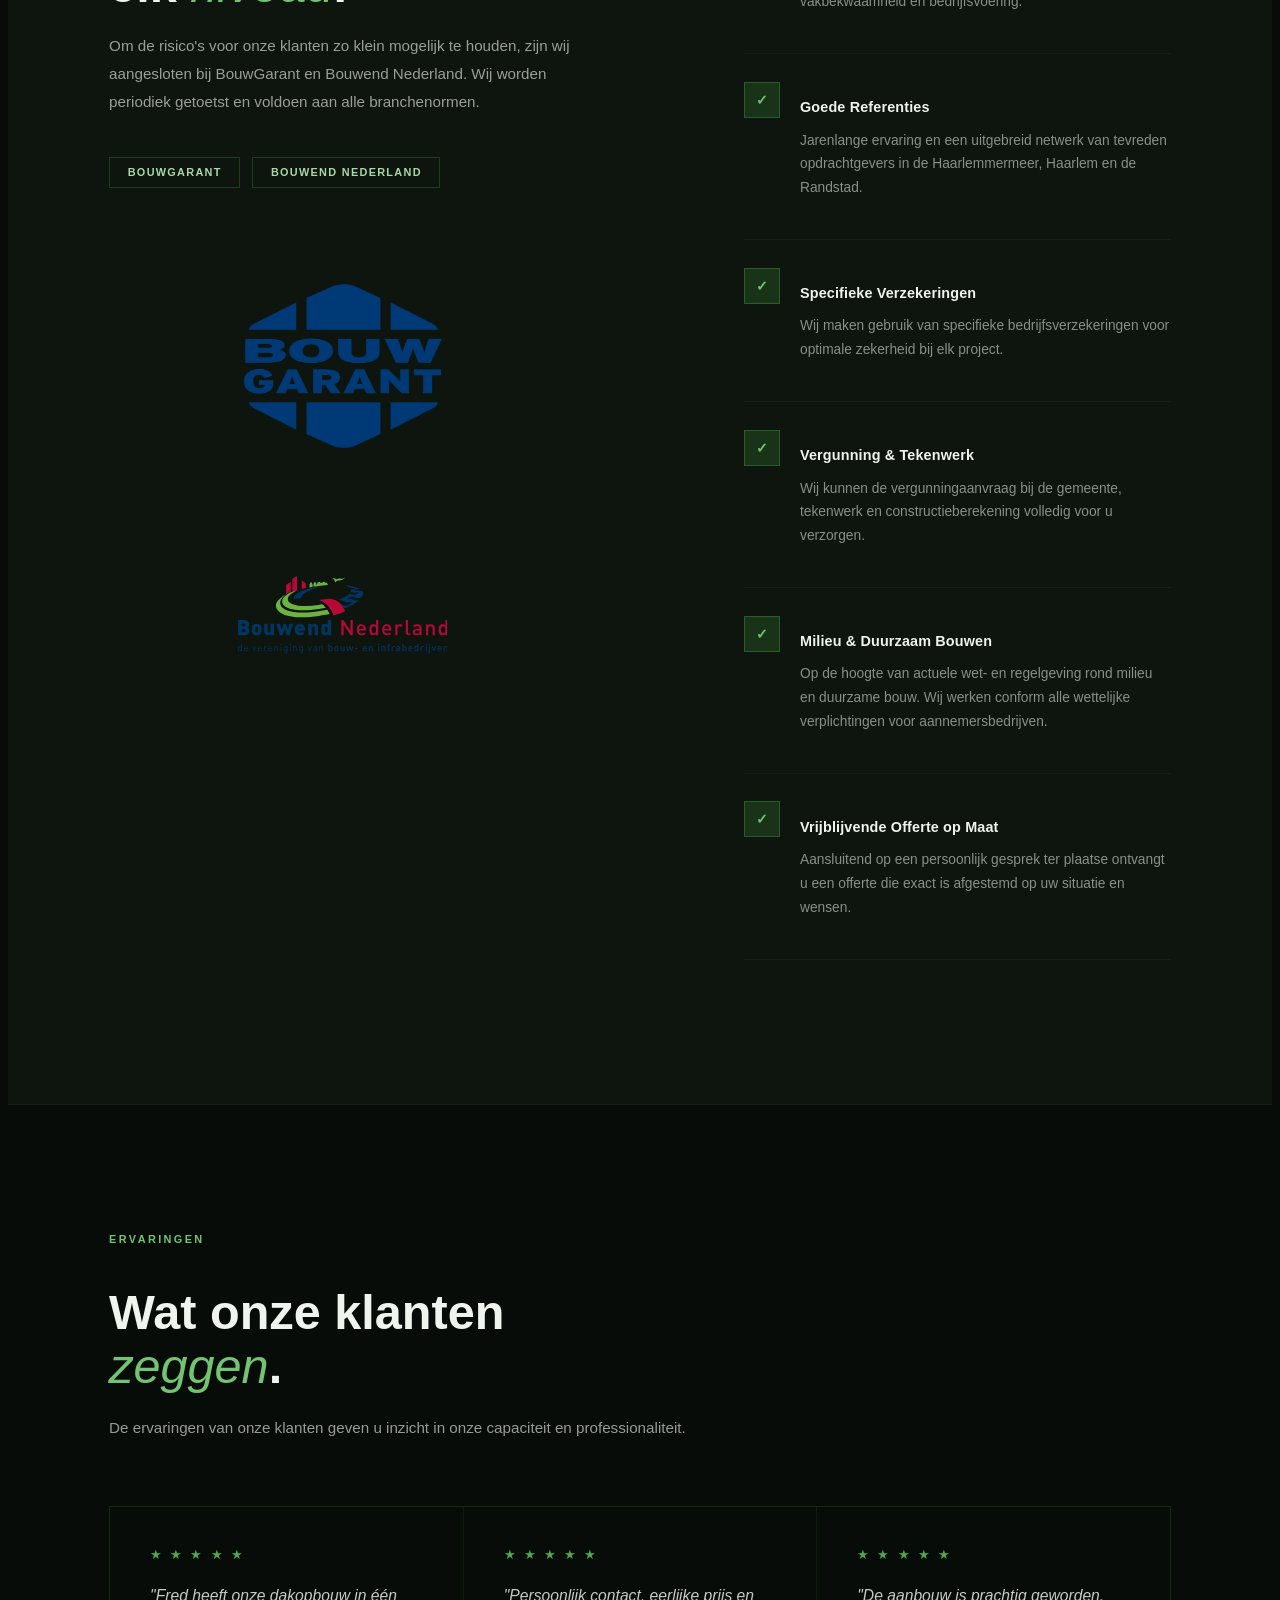
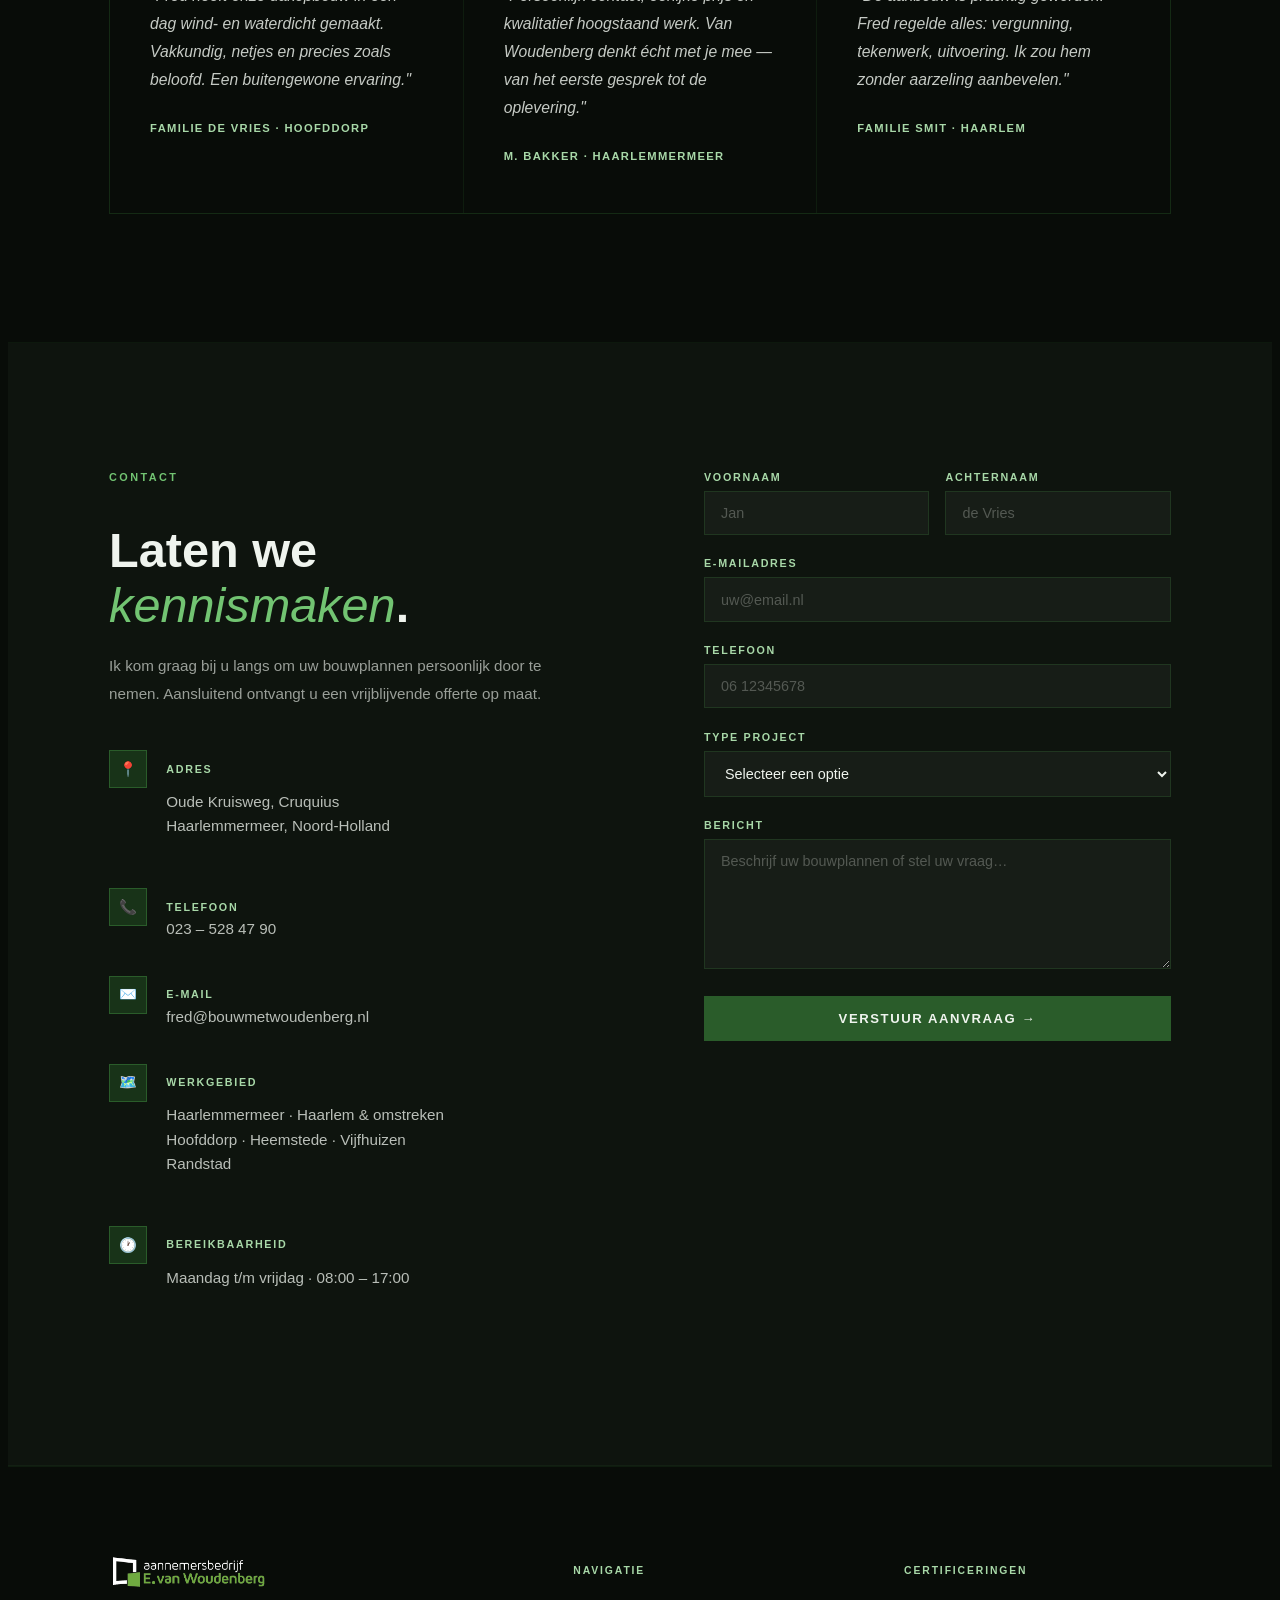
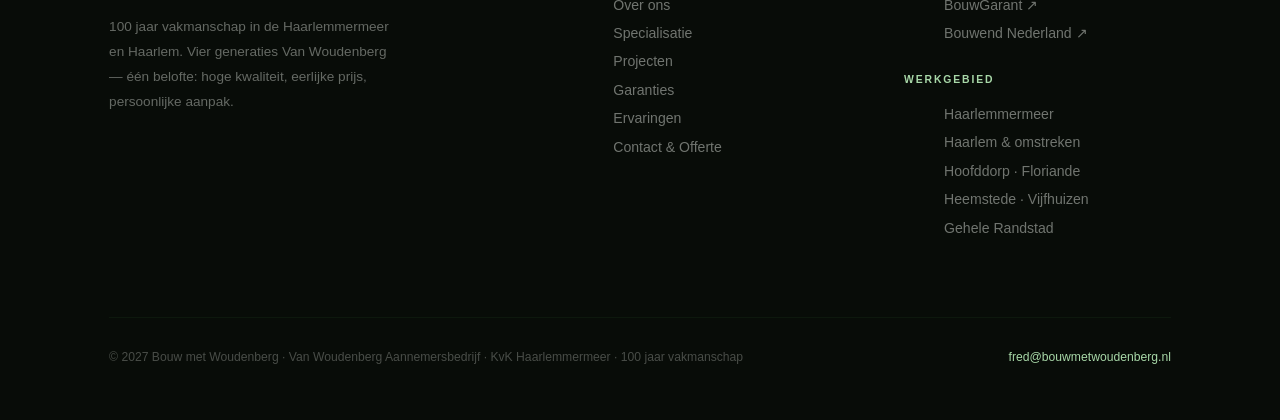
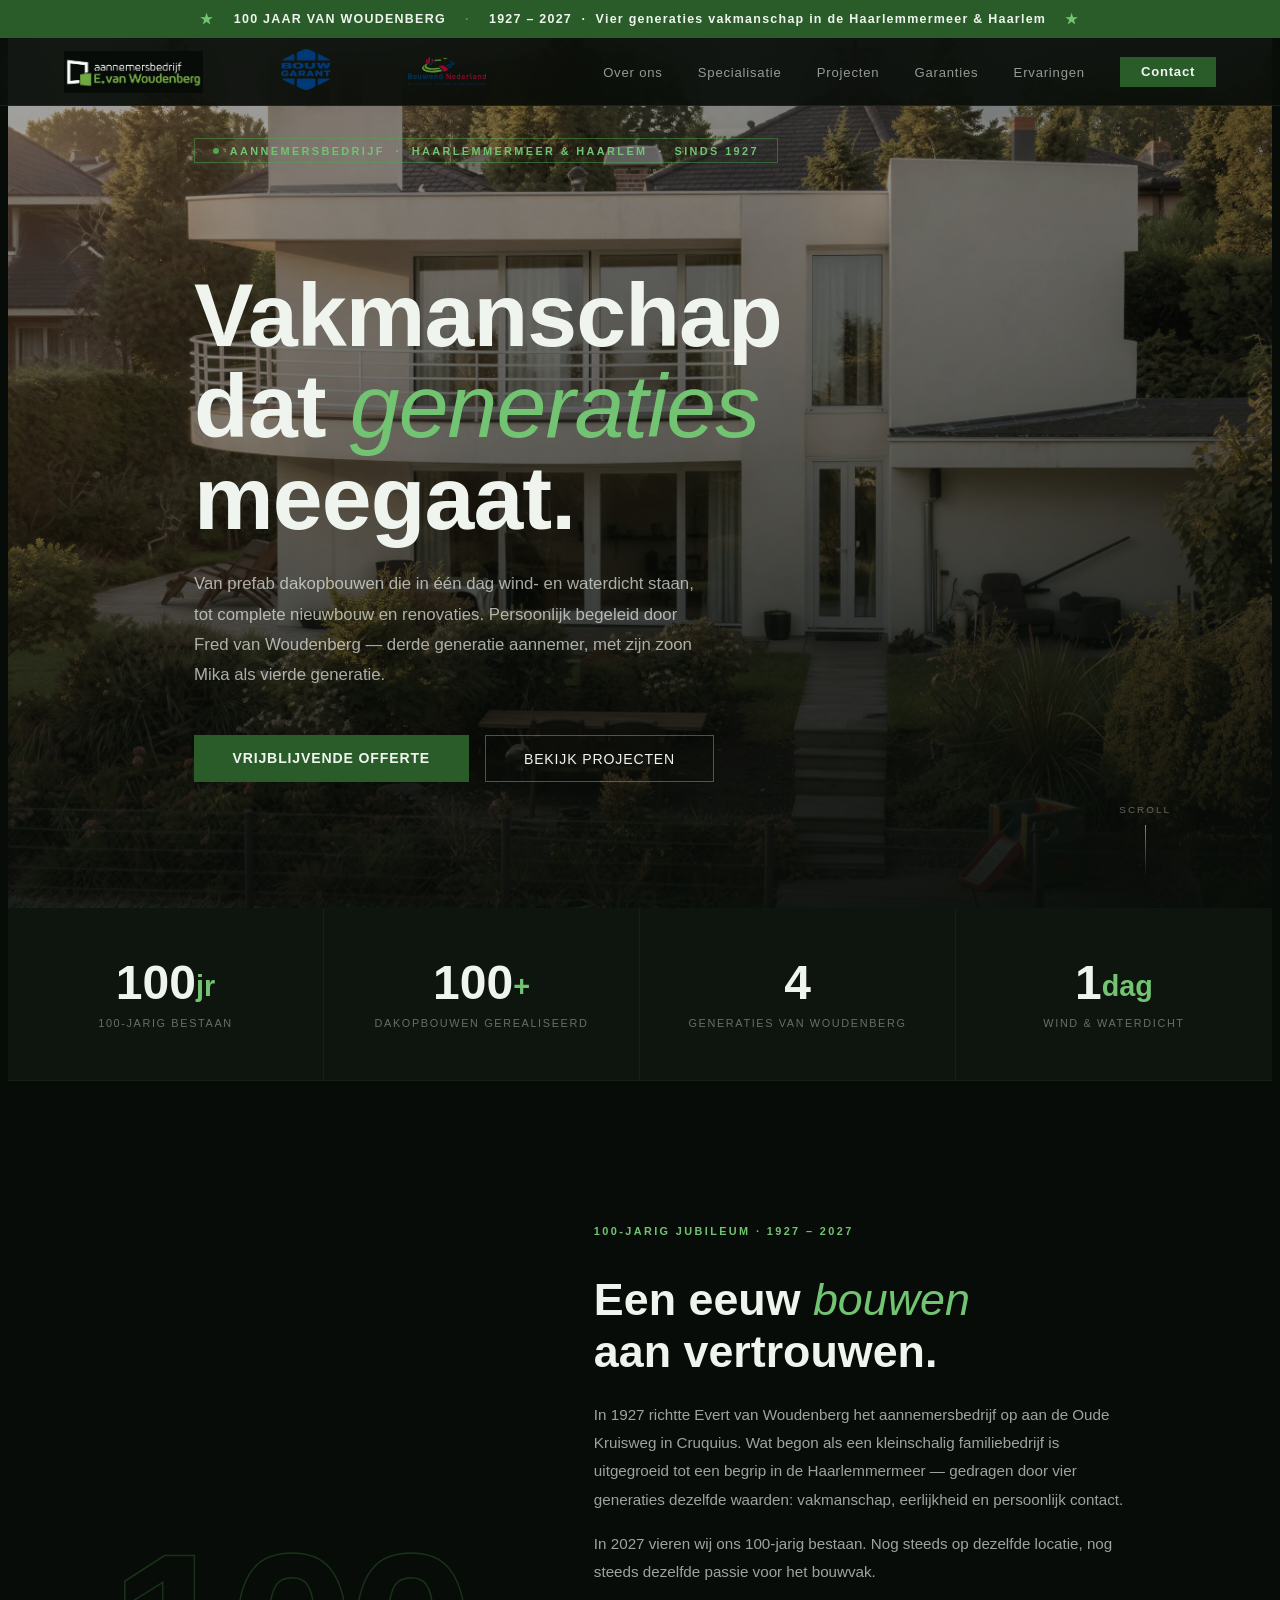
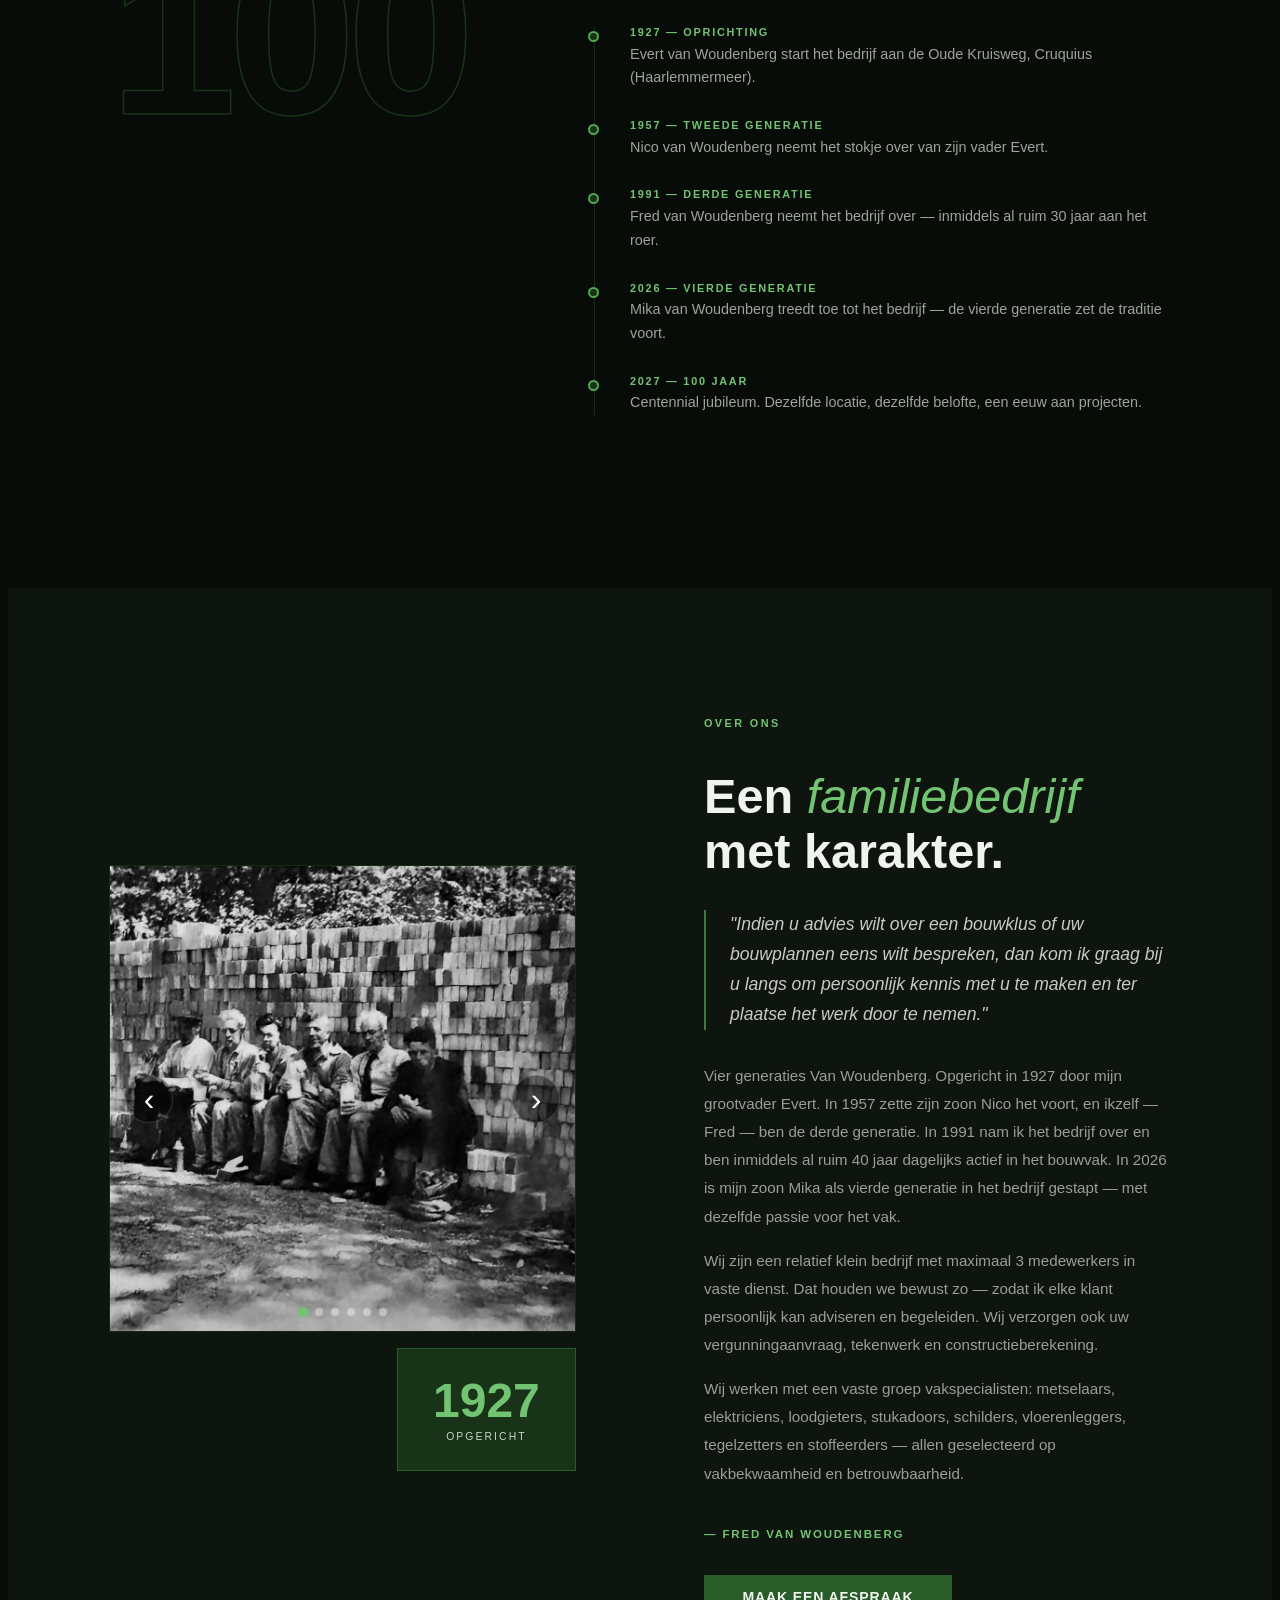
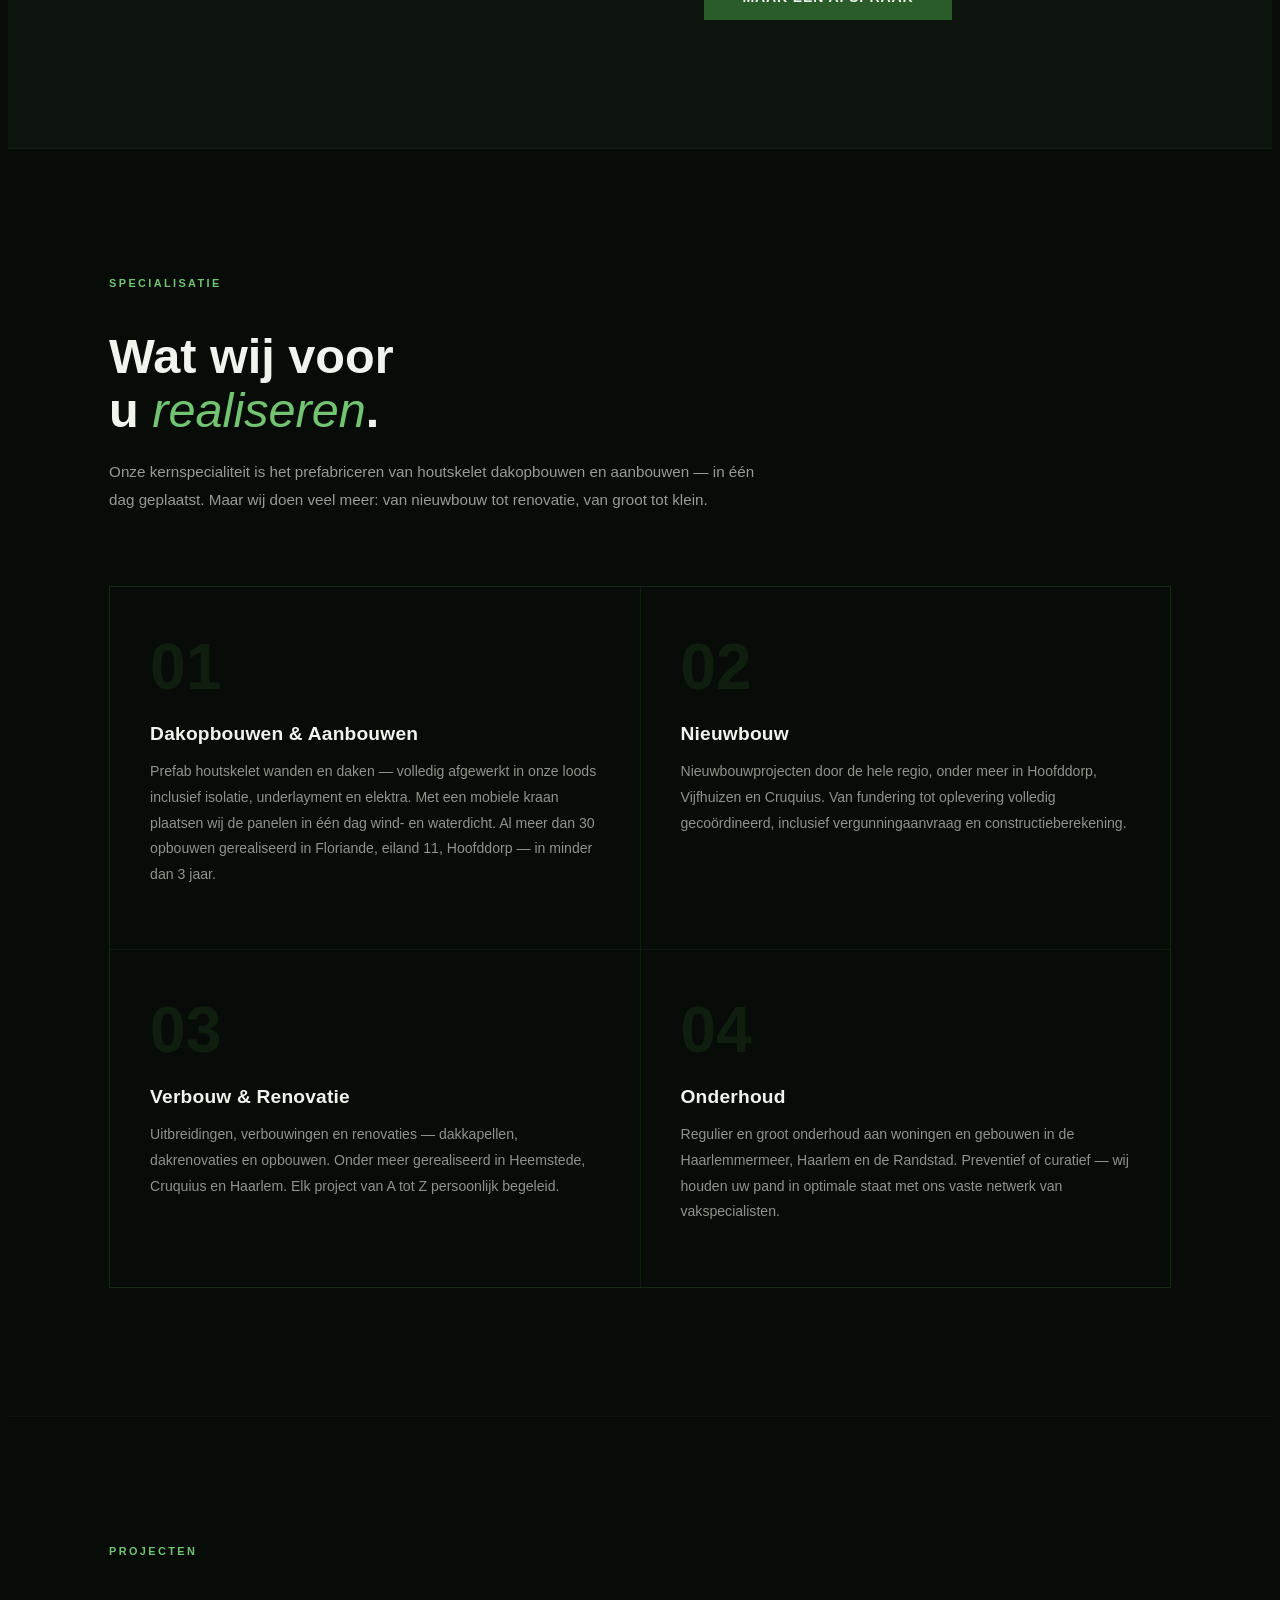
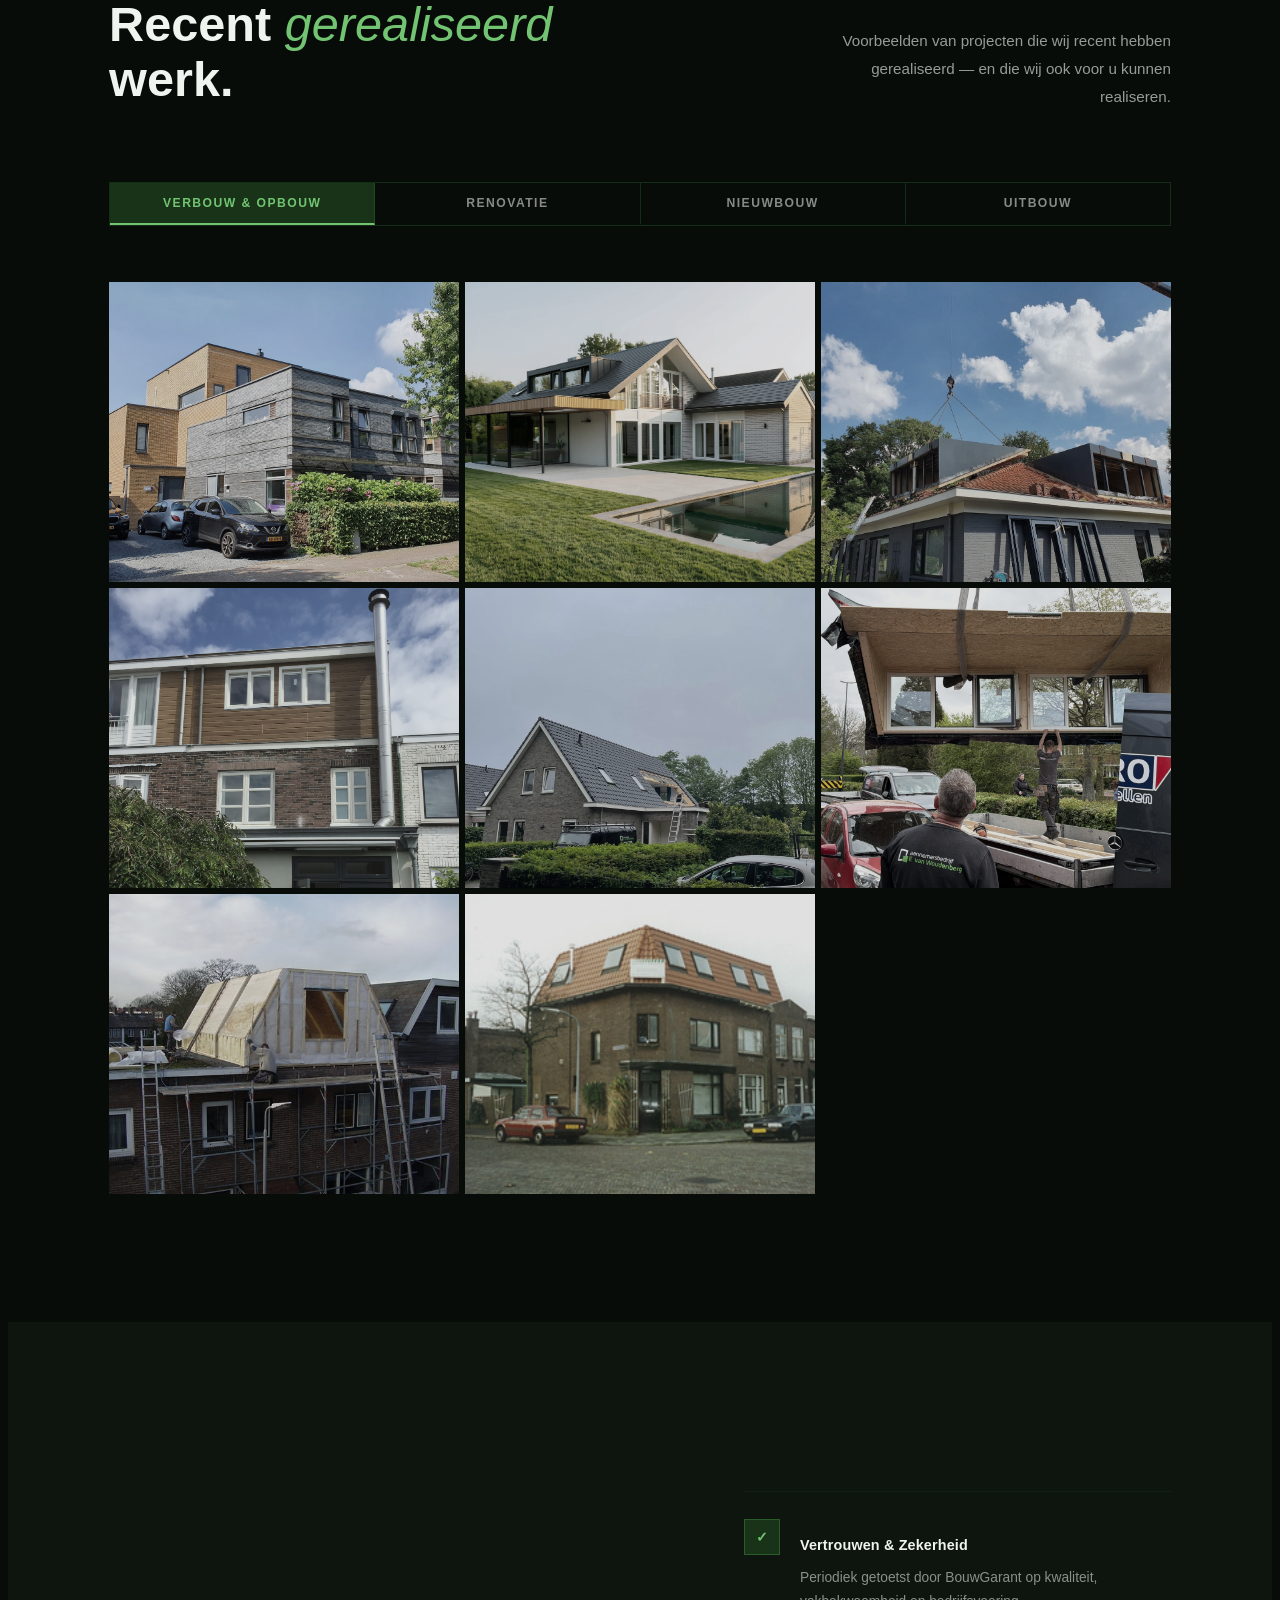
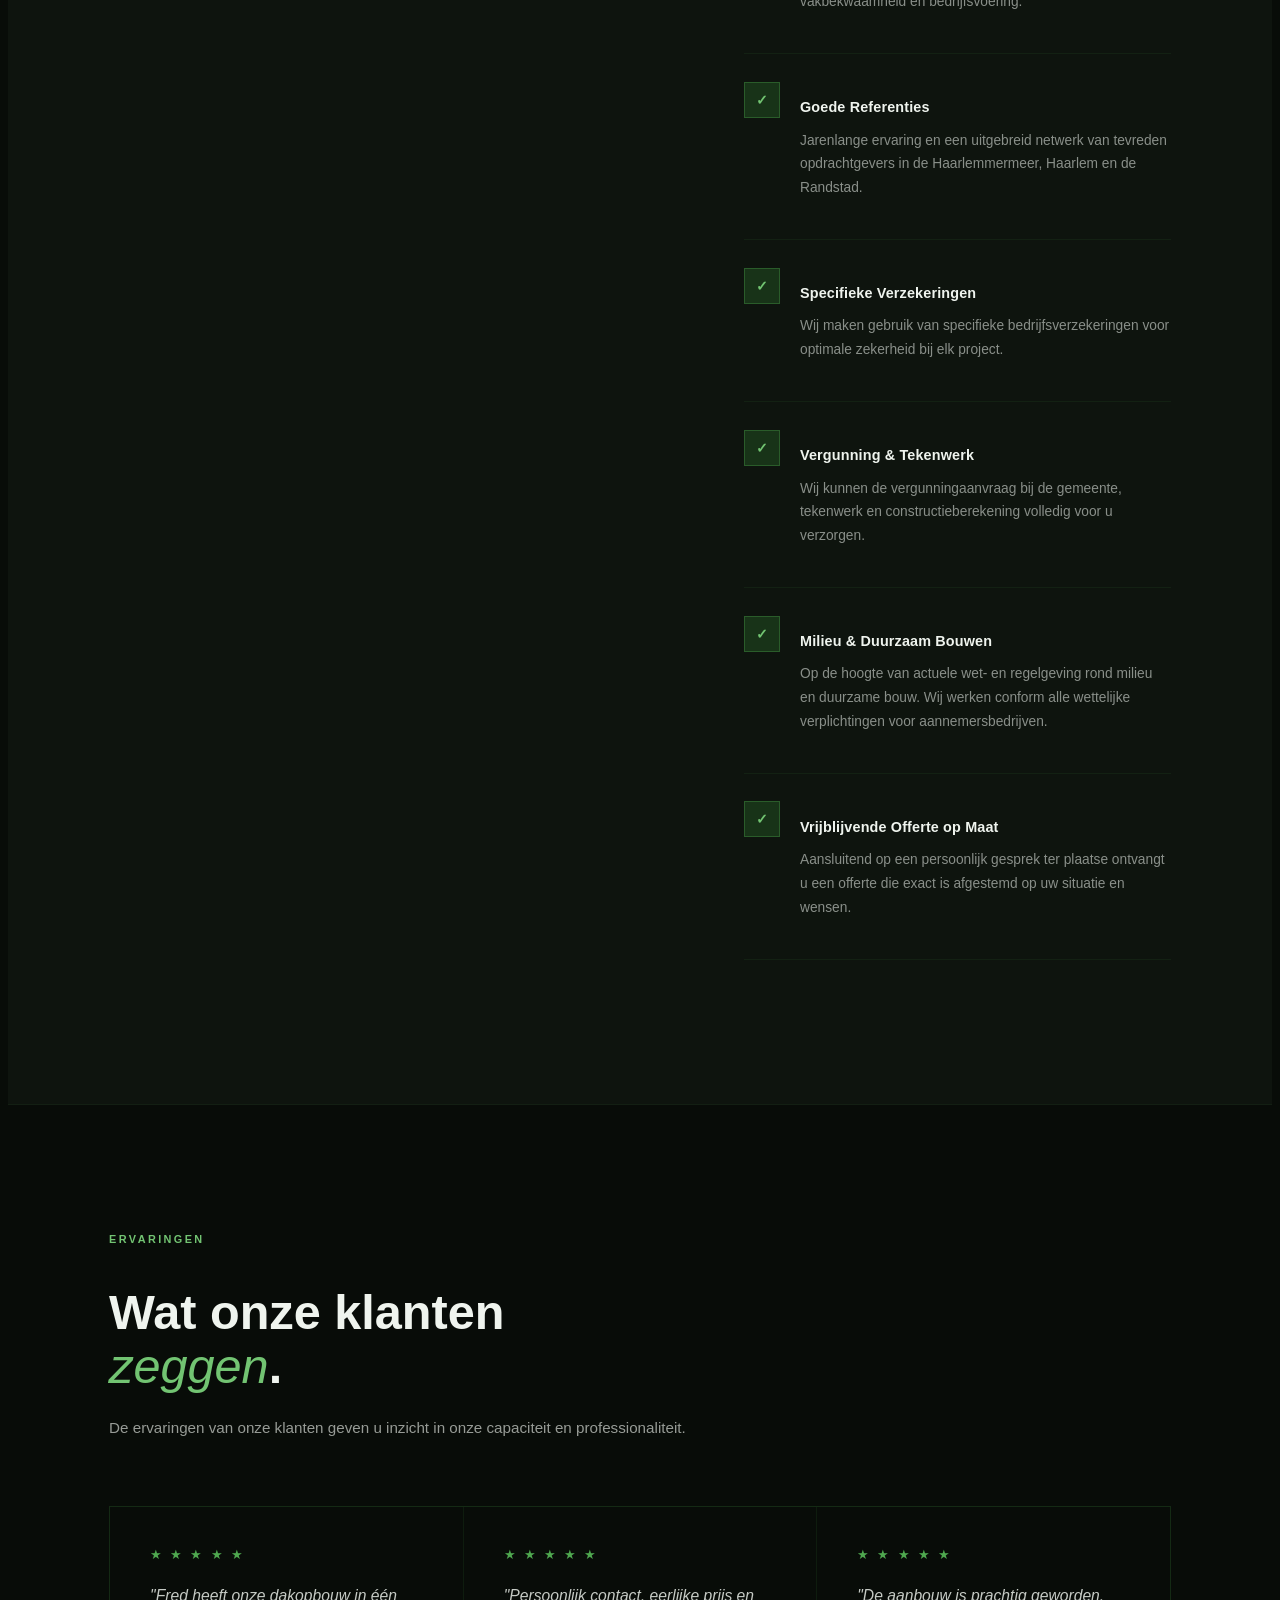
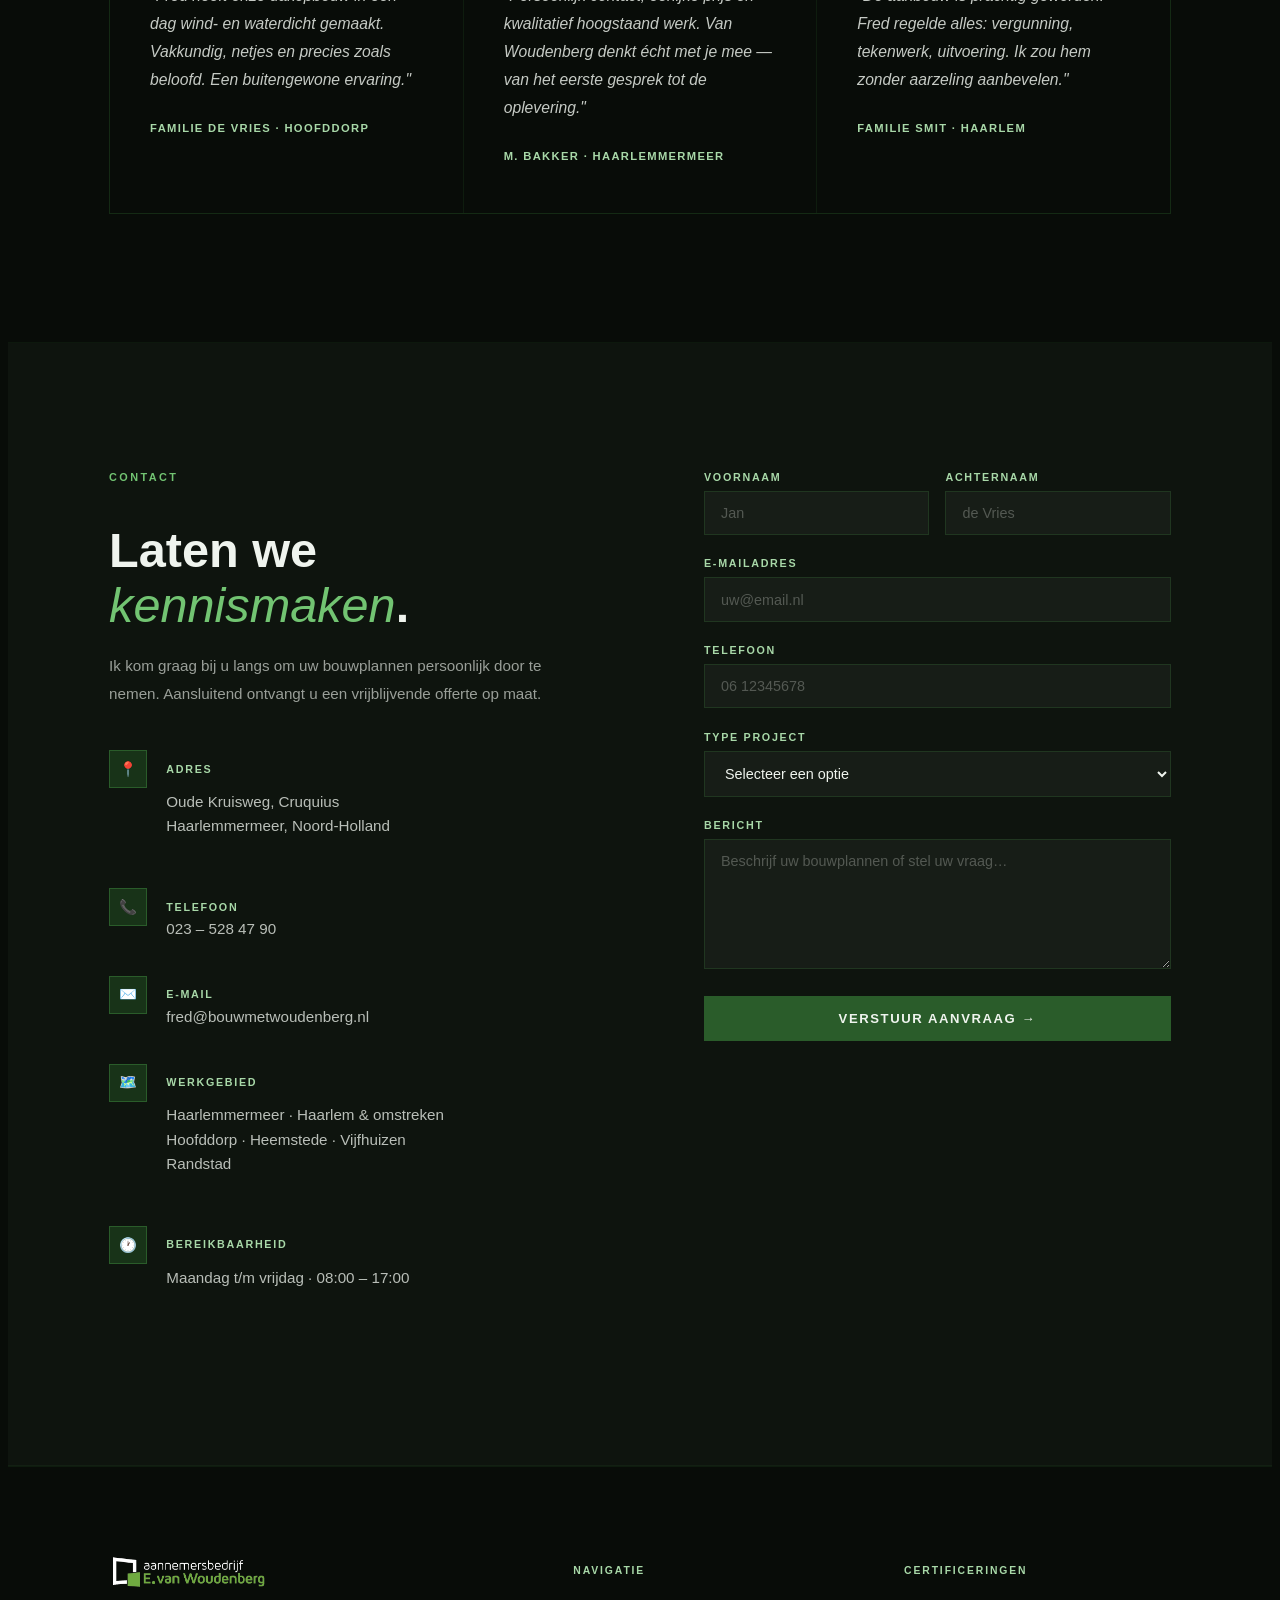
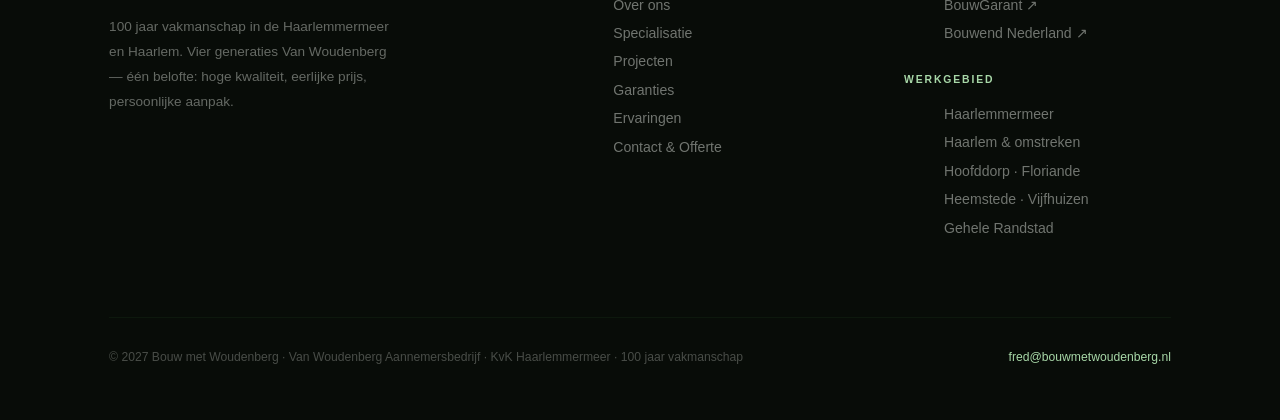
